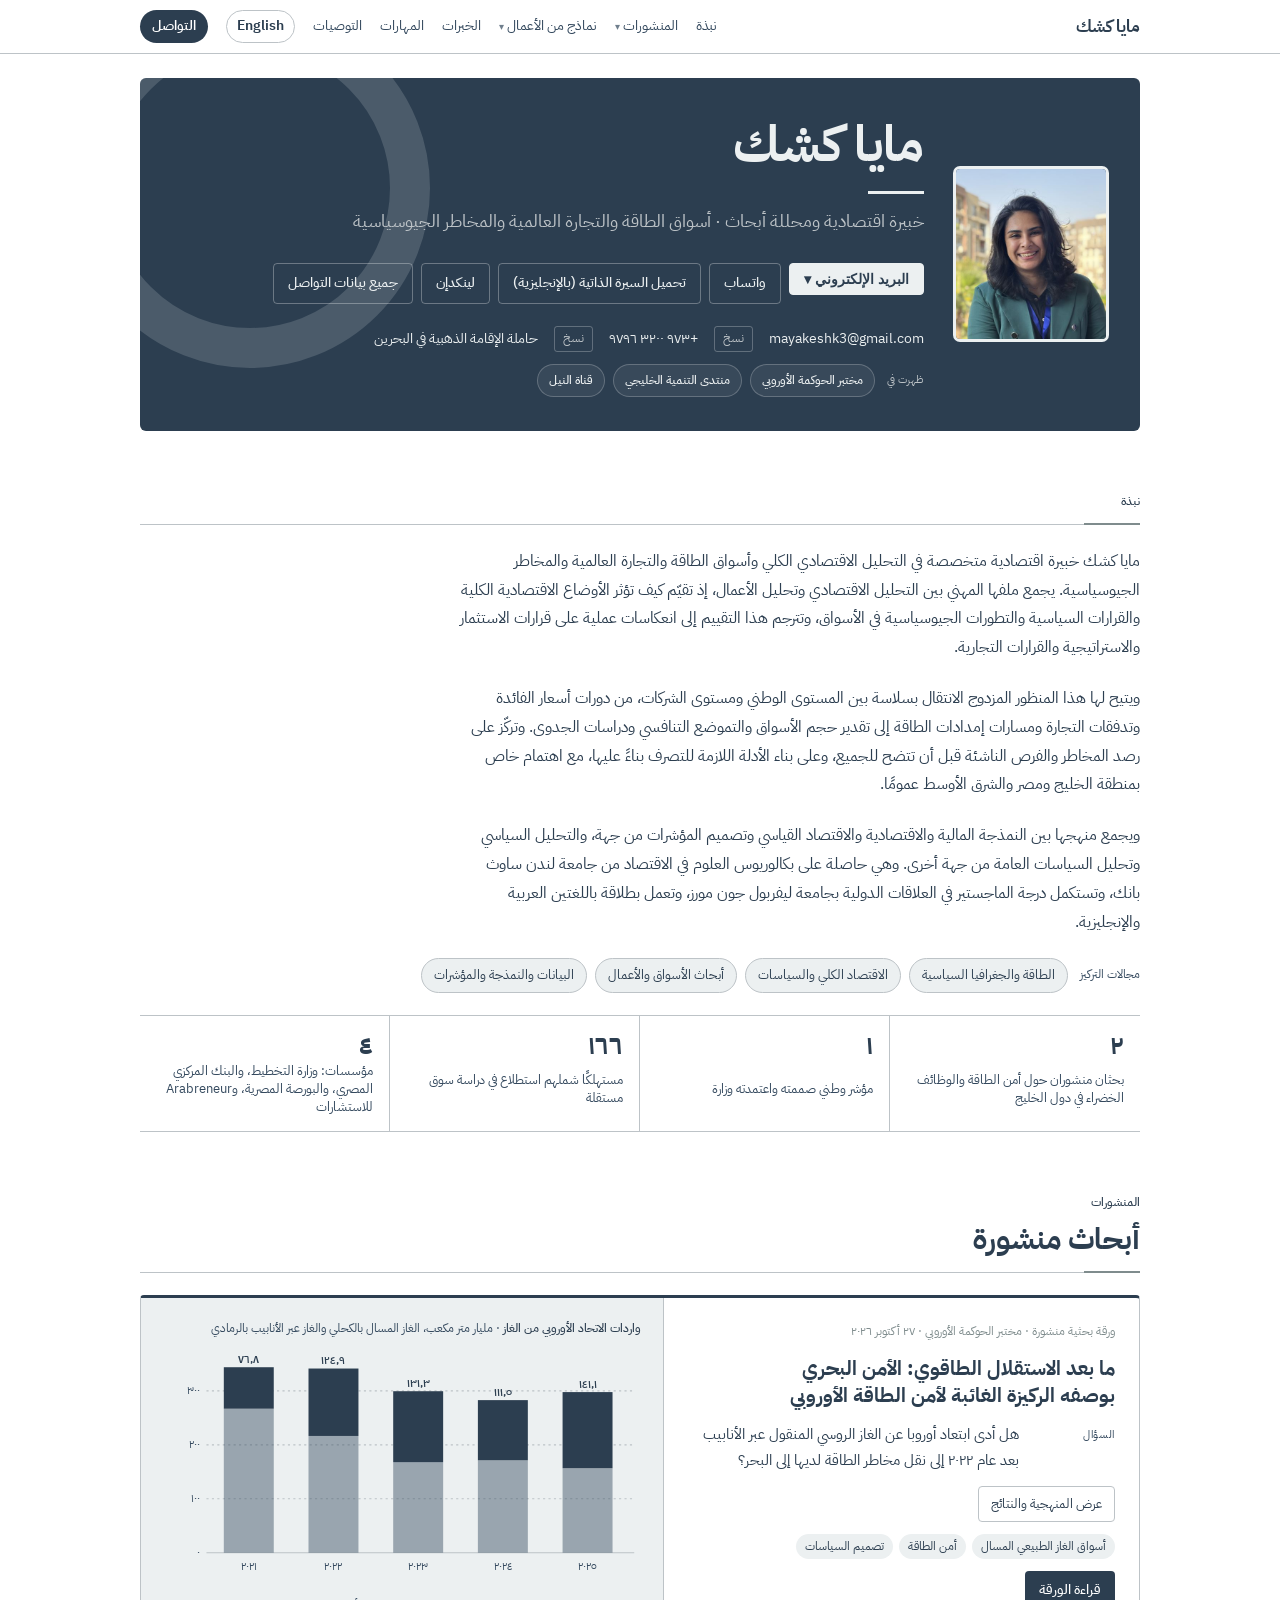
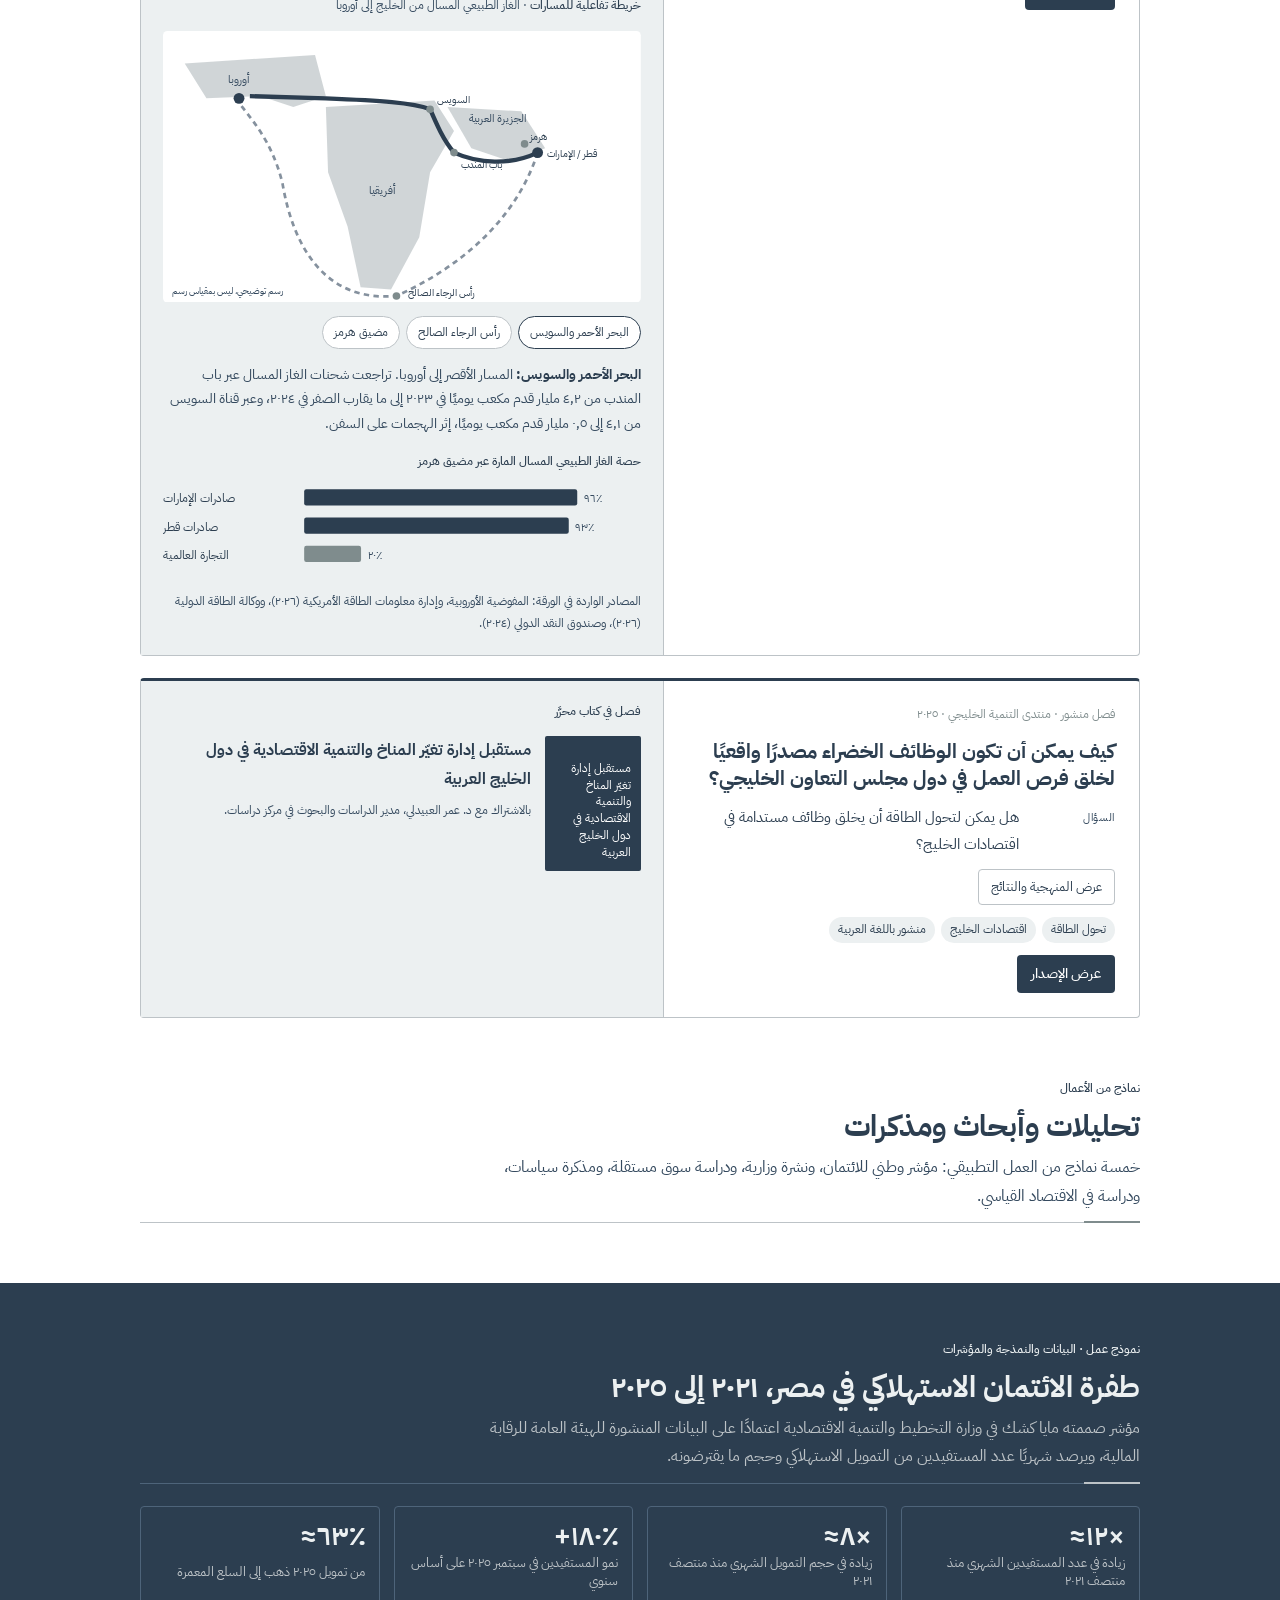
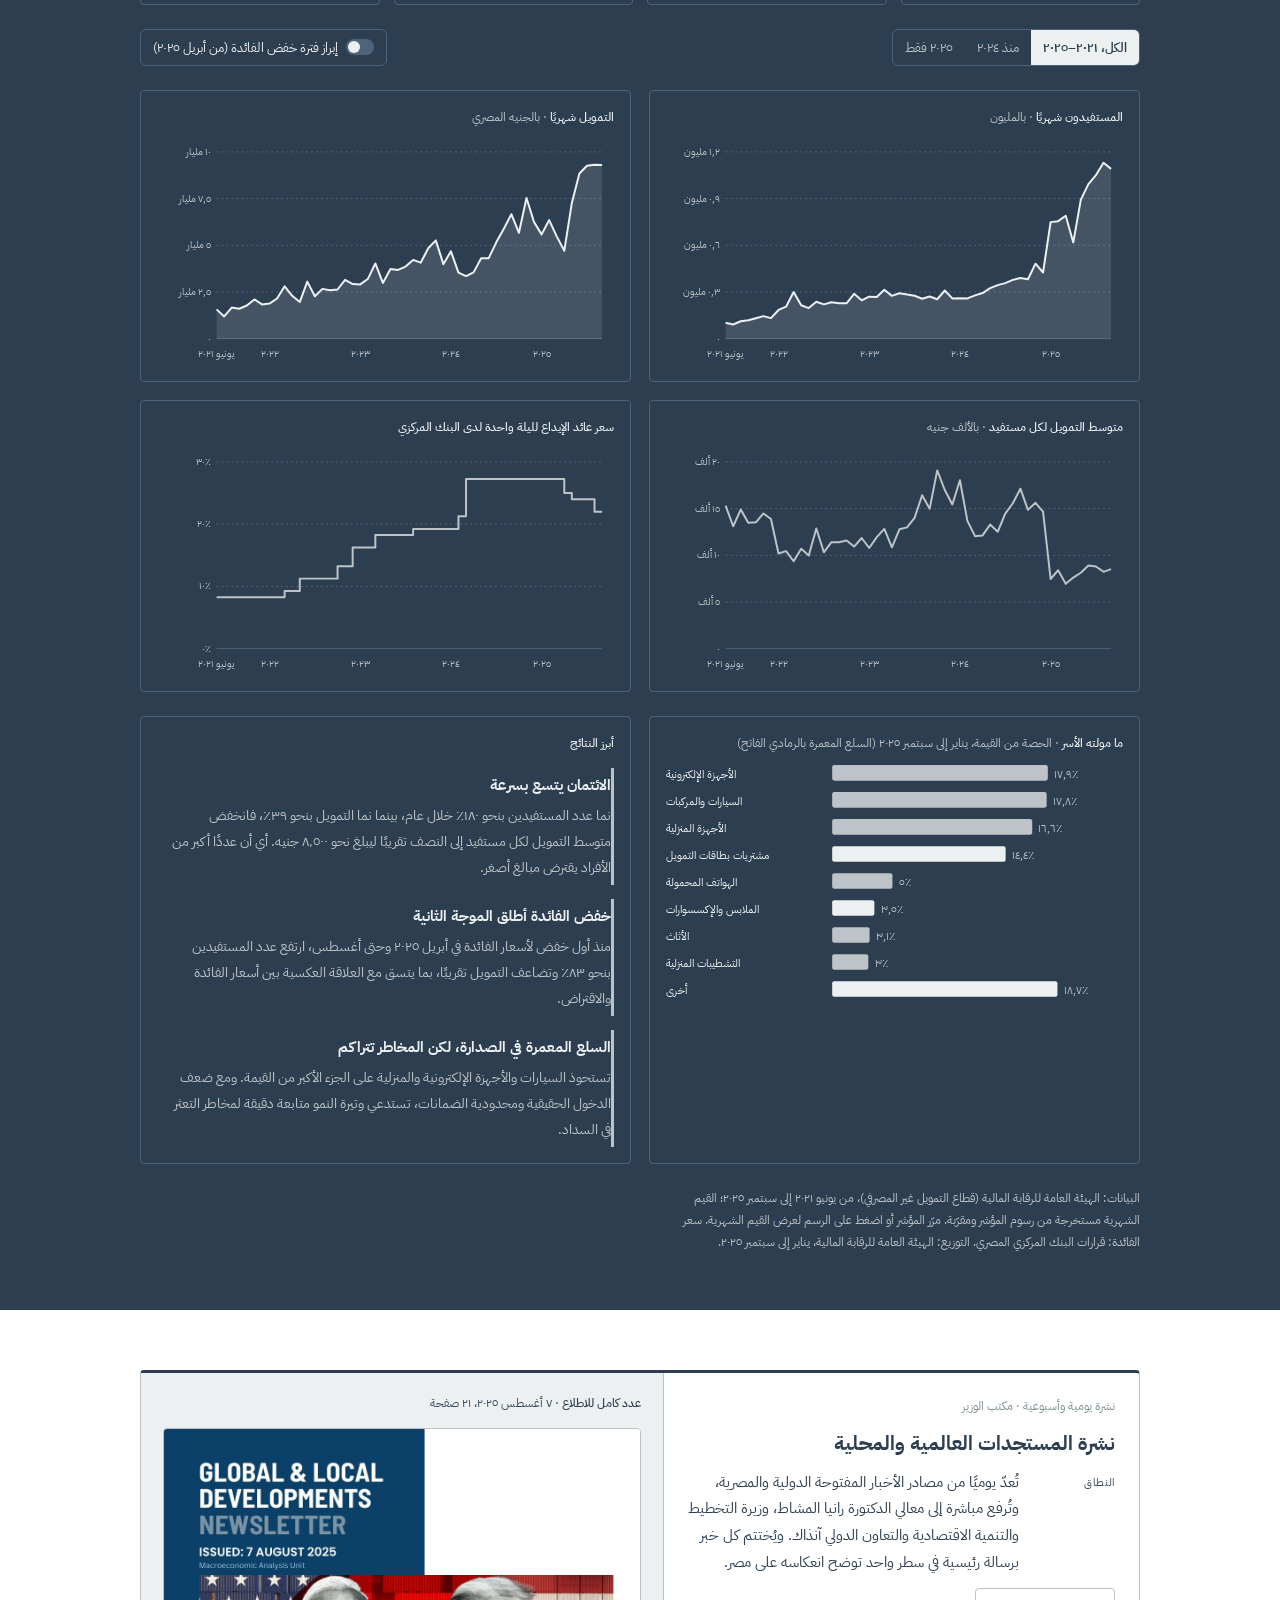
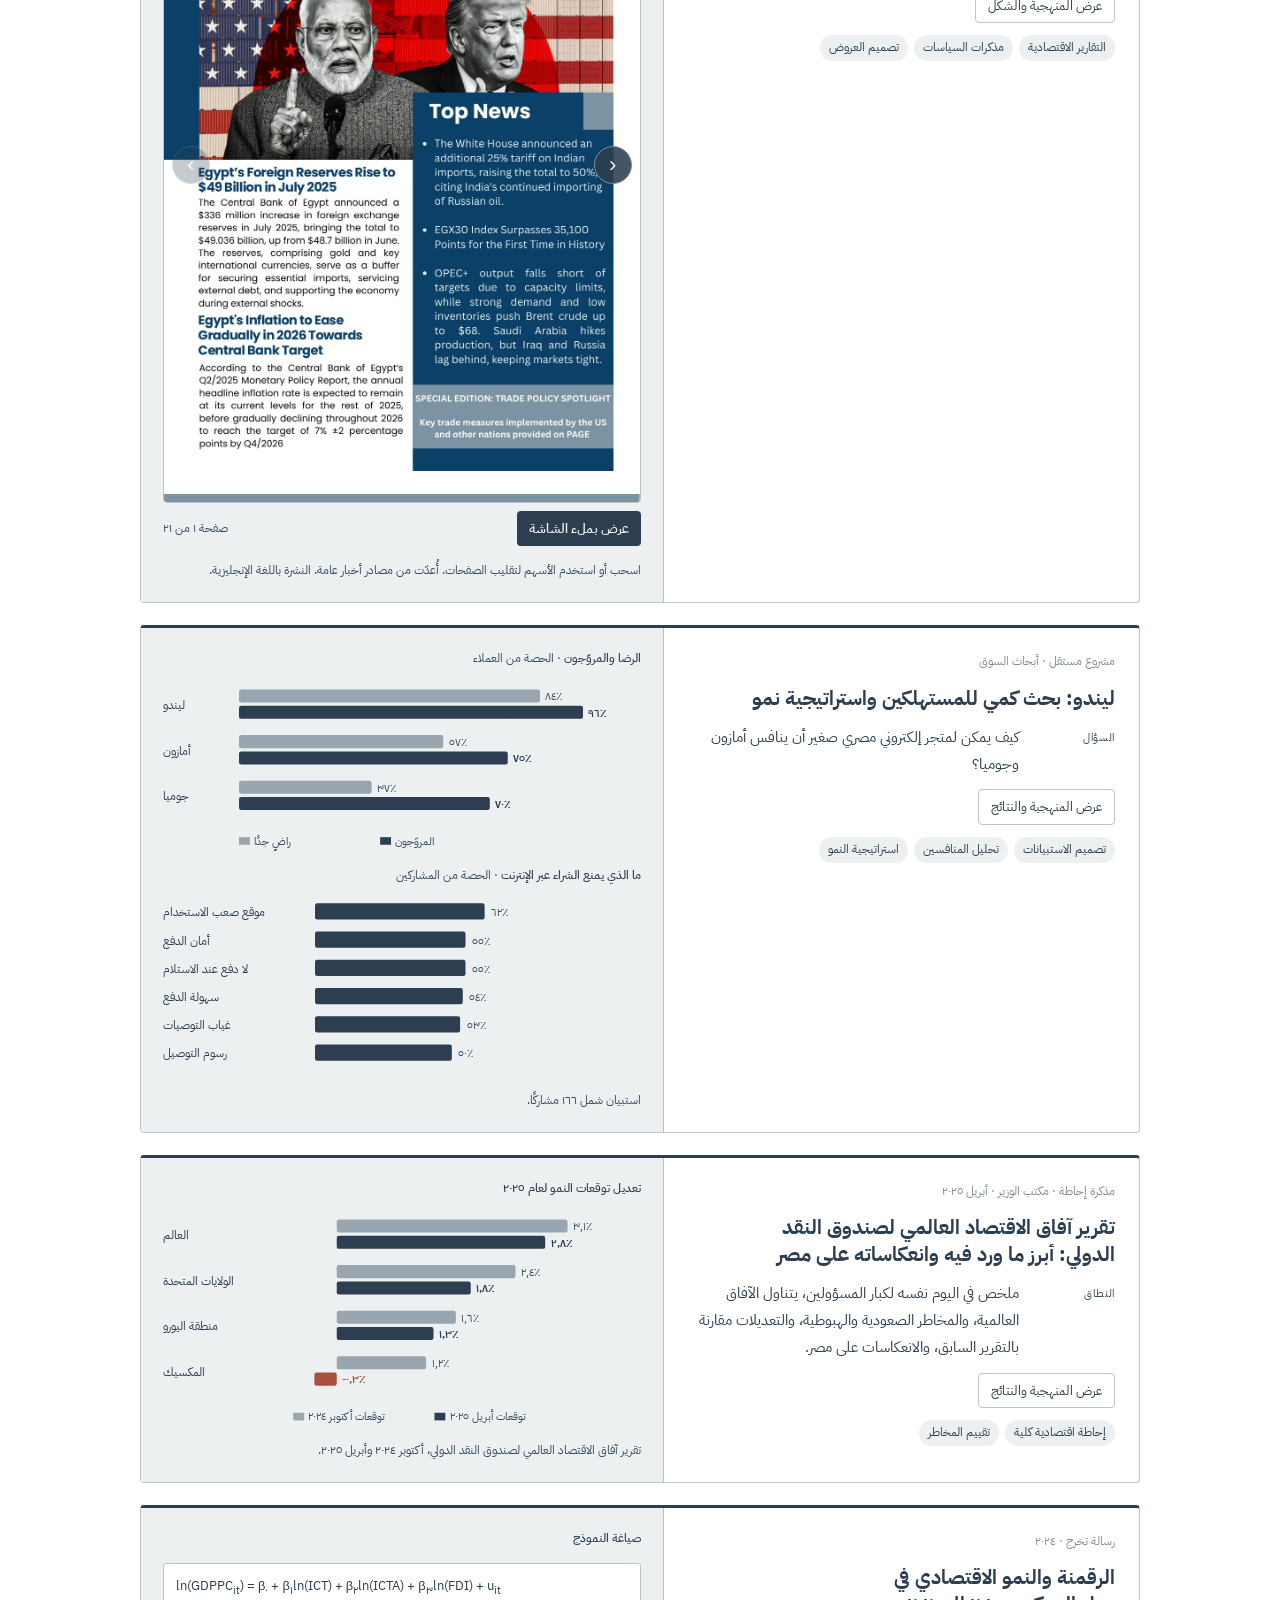
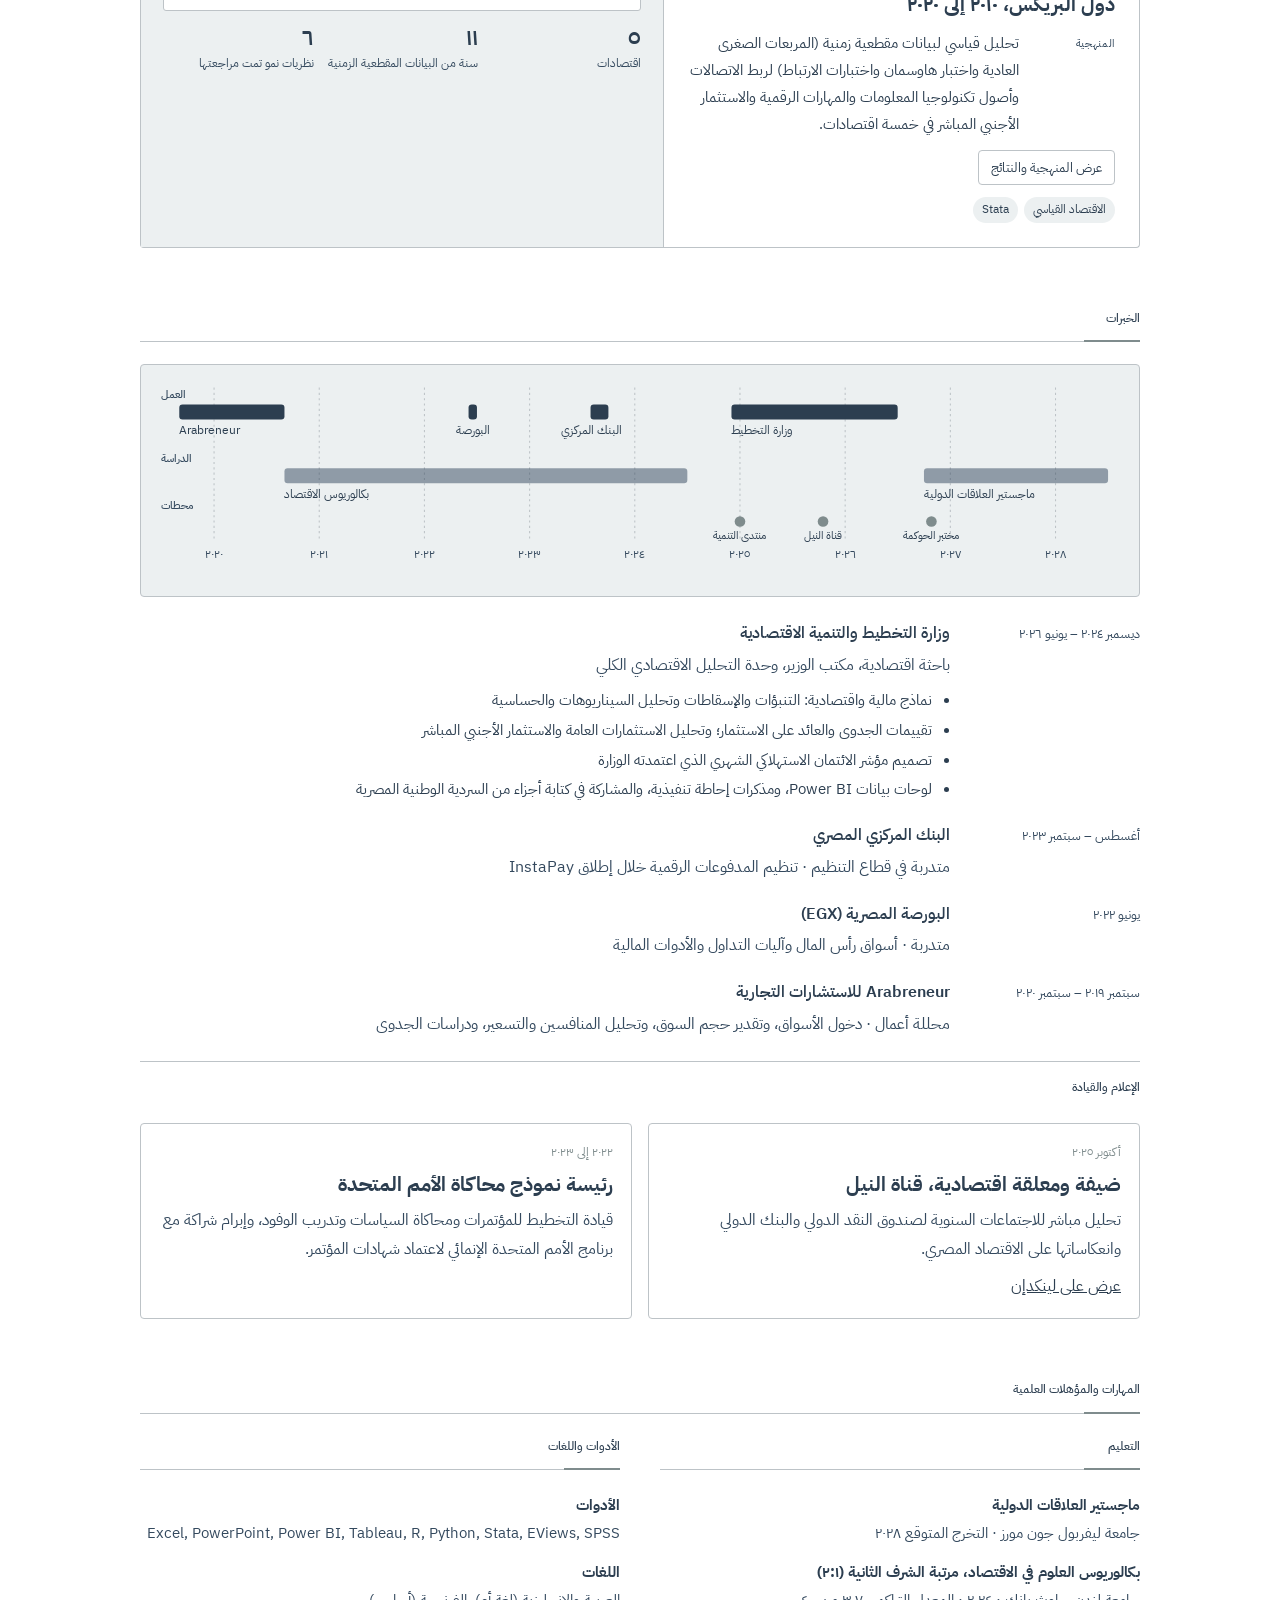
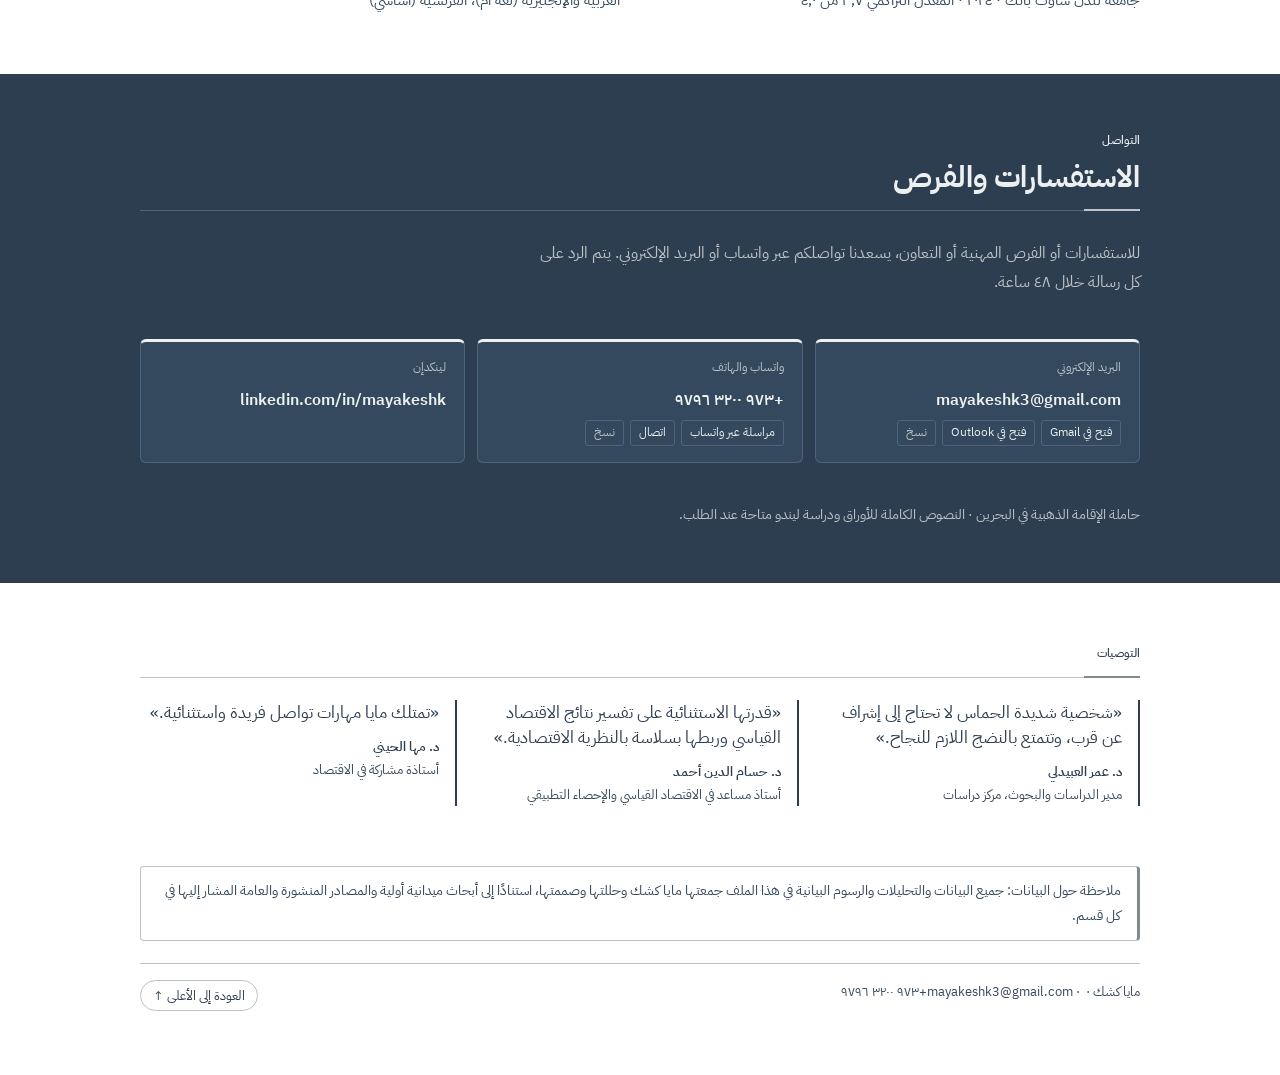
==== ar.html @ 66f248de "Add portfolio website: English and Arabic pages, CV, newsletter pages Co-Authored-By: Claude Opus 5." ====
<!doctype html>
<html lang="ar" dir="rtl">
<head>
<meta charset="utf-8">
<meta name="viewport" content="width=device-width, initial-scale=1, viewport-fit=cover">
<title>مايا كشك | خبيرة اقتصادية ومحللة أبحاث</title>
<meta name="description" content="مايا كشك، خبيرة اقتصادية ومحللة أبحاث متخصصة في التحليل الاقتصادي الكلي وأسواق الطاقة والتجارة العالمية والمخاطر الجيوسياسية.">
<link rel="alternate" hreflang="en" href="index.html">
<link rel="icon" href="data:image/svg+xml,%3Csvg xmlns='http://www.w3.org/2000/svg' viewBox='0 0 64 64'%3E%3Crect width='64' height='64' rx='12' fill='%230F1E2E'/%3E%3Ctext x='32' y='42' font-family='Georgia,serif' font-size='28' font-weight='700' fill='%234CC3C9' text-anchor='middle'%3EMK%3C/text%3E%3C/svg%3E">
<link rel="preconnect" href="https://fonts.googleapis.com"><link rel="preconnect" href="https://fonts.gstatic.com" crossorigin>
<link rel="stylesheet" href="https://fonts.googleapis.com/css2?family=IBM+Plex+Sans+Arabic:wght@400;500;600;700&family=IBM+Plex+Mono:wght@400;500&family=Public+Sans:wght@400;500;600&display=swap">
<style>
/* Layout: a research portfolio. Navy header, sticky nav, about, publications, work samples
   (credit index band, then case studies), experience, skills, contact and references. */
:root{
  --bg:#FFFFFF; --paper:#ECF0F1; --ink:#2C3E50; --muted:#34495E; --line:#BDC3C7;
  --teal:#2C3E50; --tealsoft:#ECF0F1; --gold:#7F8C8D; --goldsoft:#ECF0F1; --neg:#A9503F;
  --hero:#2C3E50; --heroink:#ECF0F1; --herosub:#BDC3C7; --herogold:#ECF0F1;
  --display:"Newsreader", Georgia, "Times New Roman", serif;
  --body:"Public Sans", "Helvetica Neue", Arial, sans-serif;
  --mono:"IBM Plex Mono", ui-monospace, Menlo, Consolas, monospace;
  color-scheme:light;
}
*{box-sizing:border-box}
html{scroll-behavior:smooth}
@media (prefers-reduced-motion:reduce){html{scroll-behavior:auto}}
body{background:var(--bg);color:var(--ink);font-family:var(--body);font-size:16px;line-height:1.6;margin:0;
  padding-left:max(16px,env(safe-area-inset-left,0px));padding-right:max(16px,env(safe-area-inset-right,0px));padding-block:0 64px}
body::before{content:"";position:fixed;inset:0 0 auto;height:env(safe-area-inset-top,0px);z-index:10;background:var(--bg)}
.wrap{max-width:1000px;margin:0 auto;display:grid;gap:60px}
h1,h2,h3{margin:0;line-height:1.2;text-wrap:balance}
h1{font-family:var(--display);font-weight:600;font-size:clamp(2.2rem,5vw,3.1rem)}
h2{font-family:var(--display);font-weight:600;font-size:clamp(1.5rem,3vw,1.9rem)}
h3{font-family:var(--display);font-weight:600;font-size:1.25rem}
p{margin:0;max-width:68ch}
a{color:var(--teal)}
a:focus-visible,button:focus-visible{outline:2px solid var(--gold);outline-offset:3px}
.sec{display:grid;gap:22px;align-content:start;scroll-margin-top:70px}
.eyebrow{font-family:var(--mono);font-size:.74rem;font-weight:500;letter-spacing:.14em;text-transform:uppercase;color:var(--teal)}
.sechead{display:grid;gap:6px;padding-bottom:12px;border-bottom:1px solid var(--line);position:relative}
.sechead::after{content:"";position:absolute;left:0;bottom:-1px;width:56px;height:2px;background:var(--gold)}
.lede{color:var(--muted)}
.muted{color:var(--muted)} .small{font-size:.86rem}
svg text{font-family:var(--mono)}

/* nav */
nav.top{position:sticky;top:env(safe-area-inset-top,0px);z-index:9;background:var(--bg);border-bottom:1px solid var(--line);margin:0 calc(-1 * max(16px,env(safe-area-inset-left,0px)));padding:10px max(16px,env(safe-area-inset-left,0px))}
nav.top .in{max-width:1000px;margin:0 auto;display:flex;gap:4px 18px;flex-wrap:wrap;align-items:center;font-size:.86rem}
nav.top .brand{font-family:var(--display);font-weight:700;font-size:1.05rem;margin-right:auto;background:none;border:0;padding:0;color:var(--ink);cursor:pointer}
nav.top .brand:hover{color:var(--teal)}
nav.top a{color:var(--muted);text-decoration:none} nav.top a:hover{color:var(--teal)}

/* hero */
header.hero{display:grid;grid-template-columns:150px minmax(0,1fr);gap:32px;align-items:center;background:var(--hero);color:var(--heroink);padding:34px;border-radius:6px;position:relative;overflow:hidden;margin-top:24px}
header.hero::after{content:"";position:absolute;right:-70px;top:-70px;width:280px;height:280px;border-radius:50%;border:40px solid var(--herogold);opacity:.16;pointer-events:none}
header.hero img{width:150px;height:170px;object-fit:cover;border-radius:4px;display:block;box-shadow:0 0 0 3px var(--herogold)}
.hgroup{display:grid;gap:12px;min-width:0;position:relative;z-index:1}
.goldline{width:56px;height:3px;background:var(--herogold)}
.role{font-size:1.1rem;color:var(--herosub)}
.contact{display:flex;flex-wrap:wrap;gap:6px 16px;font-size:.9rem;align-items:center}
header.hero a{color:var(--herogold)}
.copy{font:inherit;font-size:.75rem;border:1px solid rgba(255,255,255,.25);background:transparent;color:var(--herosub);padding:1px 8px;border-radius:3px;cursor:pointer}
.copy:hover{color:var(--heroink);border-color:var(--herogold)}
.featured{font-family:var(--mono);font-size:.74rem;color:var(--herosub);letter-spacing:.04em}
.featured b{color:var(--heroink);font-weight:500}

.facts{display:grid;grid-template-columns:repeat(4,minmax(0,1fr));border-top:1px solid var(--line);border-bottom:1px solid var(--line)}
.fact{padding:14px 16px 14px 0;display:grid;gap:2px}
.fact+.fact{padding-left:16px;border-left:1px solid var(--line)}
.fact b{color:var(--teal);font-family:var(--display);font-size:1.7rem;font-weight:600;line-height:1.1;font-variant-numeric:tabular-nums}
.fact span{font-size:.82rem;color:var(--muted);line-height:1.4}

/* practice areas */
.areas{display:grid;grid-template-columns:repeat(4,minmax(0,1fr));gap:16px}
.area{border:1px solid var(--line);border-top:3px solid var(--teal);border-radius:4px;padding:18px;display:grid;gap:10px;align-content:start;background:var(--bg)}
.area:nth-child(2){border-top-color:var(--gold)} .area:nth-child(4){border-top-color:var(--gold)}
.area .k{font-family:var(--mono);font-size:.7rem;color:var(--muted);letter-spacing:.08em}
.area p{font-size:.92rem;color:var(--muted)}
.area ul{margin:0;padding:0;list-style:none;display:grid;gap:4px;font-size:.88rem}
.area li::before{content:"→ ";color:var(--gold)}

/* flagship */
.flag{background:var(--paper);border:1px solid var(--line);border-radius:6px;padding:28px;display:grid;gap:24px}
.kpis{display:grid;grid-template-columns:repeat(4,minmax(0,1fr));gap:14px}
.kpi{background:var(--bg);border:1px solid var(--line);border-radius:4px;padding:14px;display:grid;gap:2px}
.kpi b{font-family:var(--display);font-size:1.75rem;font-weight:600;line-height:1.1;color:var(--teal)}
.kpi span{font-size:.8rem;color:var(--muted);line-height:1.4}
.grid2{display:grid;grid-template-columns:repeat(2,minmax(0,1fr));gap:18px}
.panel{background:var(--bg);border:1px solid var(--line);border-radius:4px;padding:16px;display:grid;gap:8px;min-width:0;align-content:start}
.vizt{font-family:var(--mono);font-size:.74rem;color:var(--muted)}
.vizt b{color:var(--ink);font-weight:500}
.find{display:grid;grid-template-columns:repeat(2,minmax(0,1fr));gap:14px}
.find div{border-left:3px solid var(--gold);padding:4px 0 4px 14px;display:grid;gap:4px}
.find b{font-size:.95rem}
.find span{font-size:.9rem;color:var(--muted)}
.src{font-size:.76rem;color:var(--muted)}


/* data screens: charts always sit on graphite */
.flag{--bg:#2C3E50;--paper:#34495E;--ink:#ECF0F1;--muted:#BDC3C7;--line:#4E647A;--teal:#ECF0F1;--tealsoft:#3E556B;--gold:#BDC3C7;--goldsoft:#3E556B;--neg:#E8A08F;background:var(--paper);color:var(--ink)}
.card-viz{background:var(--paper);color:var(--ink)}
.flag .panel{background:var(--bg)}
/* chips + cards */
.chips{display:flex;flex-wrap:wrap;gap:8px}
.chip{font:inherit;font-size:.82rem;border:1px solid var(--line);background:var(--bg);color:var(--ink);padding:5px 14px;border-radius:99px;cursor:pointer}
.chip[aria-pressed="true"]{background:var(--teal);border-color:var(--teal);color:var(--bg)}
.cards{display:grid;gap:22px}
.card{border:1px solid var(--line);border-top:3px solid var(--teal);border-radius:4px;display:grid;grid-template-columns:minmax(0,1fr) minmax(0,1.1fr)}
.card-text{padding:24px;display:grid;gap:12px;align-content:start;min-width:0}
.card-viz{padding:20px 22px;background:var(--paper);border-left:1px solid var(--line);display:grid;gap:14px;align-content:start;min-width:0}
.kind{font-family:var(--mono);font-size:.72rem;letter-spacing:.06em;color:var(--gold);text-transform:uppercase}
dl.qa{display:grid;grid-template-columns:84px minmax(0,1fr);gap:6px 12px;margin:0;font-size:.93rem}
dl.qa dt{font-family:var(--mono);font-size:.7rem;letter-spacing:.06em;text-transform:uppercase;color:var(--muted);padding-top:4px}
dl.qa dd{margin:0}
.tags{display:flex;flex-wrap:wrap;gap:6px}
.tag{font-size:.75rem;background:var(--tealsoft);color:var(--teal);padding:2px 9px;border-radius:99px}
.btn{justify-self:start;display:inline-block;font-size:.86rem;font-weight:500;text-decoration:none;color:var(--bg);background:var(--teal);padding:7px 14px;border-radius:4px}
.btn:hover{opacity:.9}
.nums{display:grid;grid-template-columns:repeat(3,minmax(0,1fr));gap:12px}
.nums div{display:grid;gap:2px} .nums b{color:var(--teal);font-family:var(--display);font-size:1.45rem;font-weight:600;line-height:1.1} .nums span{font-size:.78rem;color:var(--muted)}
.book{display:grid;grid-template-columns:96px minmax(0,1fr);gap:14px;align-items:start}
.cover{aspect-ratio:3/4.2;background:var(--teal);color:var(--bg);padding:10px;display:flex;align-items:flex-end;font-size:.78rem;line-height:1.35;border-radius:2px}
.eq{font-family:var(--mono);font-size:.8rem;background:var(--bg);border:1px solid var(--line);padding:10px 12px;overflow-x:auto;white-space:nowrap;border-radius:3px}

/* media */
.media{display:grid;grid-template-columns:repeat(2,minmax(0,1fr));gap:16px}
.mitem{border:1px solid var(--line);border-radius:4px;padding:18px;display:grid;gap:8px;align-content:start}
.mitem .when{font-family:var(--mono);font-size:.74rem;color:var(--gold)}

/* timeline + jobs */
.tl{overflow-x:auto;border:1px solid var(--line);border-radius:4px;padding:14px;background:var(--paper)}
.tl svg{min-width:640px}
.xp{display:grid;gap:18px}
.job{display:grid;grid-template-columns:170px minmax(0,1fr);gap:20px}
.job .when{font-family:var(--mono);font-size:.8rem;color:var(--muted);padding-top:3px}
.job .what{display:grid;gap:3px} .job .org{font-weight:600}
.job ul{margin:4px 0 0;padding-left:18px;display:grid;gap:3px;font-size:.93rem}

/* skills */
.tablewrap{overflow-x:auto;border:1px solid var(--line);border-radius:4px}
table.matrix{border-collapse:collapse;width:100%;min-width:640px;font-size:.88rem}
.matrix th,.matrix td{padding:9px 12px;border-bottom:1px solid var(--line);text-align:center}
.matrix thead th{font-family:var(--mono);font-size:.7rem;letter-spacing:.06em;text-transform:uppercase;color:var(--muted);font-weight:500;background:var(--paper)}
.matrix tbody th{text-align:left;font-weight:500}
.matrix tr:last-child th,.matrix tr:last-child td{border-bottom:0}
.dot{display:inline-block;width:11px;height:11px;border-radius:50%;background:var(--teal)}
.two{display:grid;grid-template-columns:repeat(2,minmax(0,1fr));gap:40px}
.list{display:grid;gap:12px}
.list div{display:grid;gap:2px} .list b{font-size:.92rem} .list span{font-size:.92rem;color:var(--muted)}

.quotes{display:grid;grid-template-columns:repeat(3,minmax(0,1fr));gap:24px}
blockquote{margin:0;display:grid;gap:10px;align-content:start;border-left:2px solid var(--teal);padding-left:16px}
blockquote p{font-family:var(--display);font-size:1.08rem;line-height:1.45}
blockquote footer{font-size:.8rem;color:var(--muted)} blockquote footer b{color:var(--ink);font-weight:600}
.note{border:1px solid var(--line);border-left:3px solid var(--gold);padding:12px 16px;border-radius:4px;font-size:.86rem;color:var(--muted);max-width:none}
.foot{font-size:.8rem;color:var(--muted);border-top:1px solid var(--line);padding-top:16px;display:flex;flex-wrap:wrap;gap:8px 20px;justify-content:space-between}

@media (max-width:860px){
  .areas{grid-template-columns:repeat(2,minmax(0,1fr))}
  .kpis{grid-template-columns:repeat(2,minmax(0,1fr))}
  .grid2,.find,.media,.quotes,.two{grid-template-columns:1fr}
  .card{grid-template-columns:1fr} .card-viz{border-left:0;border-top:1px solid var(--line)}
  .facts{grid-template-columns:repeat(2,minmax(0,1fr))}
  .fact:nth-child(3){border-left:0;padding-left:0} .fact:nth-child(n+3){border-top:1px solid var(--line)}
}
@media (max-width:540px){
  header.hero{grid-template-columns:1fr;gap:18px;padding:22px} header.hero img{width:120px;height:136px}
  .areas{grid-template-columns:1fr}
  .flag{padding:18px}
  .job{grid-template-columns:1fr;gap:4px}
  dl.qa{grid-template-columns:1fr;gap:0} dl.qa dd{margin-bottom:8px}
  .nums{grid-template-columns:repeat(2,minmax(0,1fr))}
  nav.top .in a.opt{display:none}
}

/* ===== v6 interactive layer ===== */
.badges{display:flex;flex-wrap:wrap;gap:8px;align-items:center}
.badges .lbl{font-family:var(--mono);font-size:.7rem;letter-spacing:.08em;text-transform:uppercase;color:var(--herosub);margin-right:4px}
.badge{font-size:.78rem;font-weight:500;color:var(--heroink);border:1px solid rgba(255,255,255,.22);background:rgba(255,255,255,.06);padding:4px 11px;border-radius:99px}
html,body{overflow-x:clip}
.band{background:#2C3E50;margin-left:calc(50% - 50vw);margin-right:calc(50% - 50vw);padding:56px max(16px,env(safe-area-inset-left,0px));
  --bg:#2C3E50;--paper:#34495E;--ink:#ECF0F1;--muted:#BDC3C7;--line:#4E647A;--teal:#ECF0F1;--tealsoft:#3E556B;--gold:#BDC3C7;--goldsoft:#3E556B;--neg:#E8A08F;color:var(--ink)}
.band>.in{max-width:1000px;margin:0 auto;display:grid;gap:22px}
.band .flag{border:0;padding:0;background:transparent}
.ctrl{display:flex;flex-wrap:wrap;gap:8px 18px;align-items:center;justify-content:space-between}
.seg{display:inline-flex;border:1px solid var(--line);border-radius:6px;overflow:hidden}
.seg button{font:inherit;font-size:.8rem;background:transparent;color:var(--muted);border:0;padding:6px 12px;cursor:pointer}
.seg button[aria-pressed="true"]{background:var(--teal);color:#2C3E50;font-weight:600}
.tog{font:inherit;font-size:.8rem;display:inline-flex;align-items:center;gap:8px;background:transparent;color:var(--ink);border:1px solid var(--line);border-radius:6px;padding:6px 12px;cursor:pointer}
.tog .sw{width:28px;height:16px;border-radius:99px;background:var(--line);position:relative;transition:background .2s}
.tog .sw::after{content:"";position:absolute;top:2px;left:2px;width:12px;height:12px;border-radius:50%;background:var(--ink);transition:left .2s}
.tog[aria-pressed="true"] .sw{background:var(--teal)} .tog[aria-pressed="true"] .sw::after{left:14px}
.lc{position:relative}
.lc svg{display:block;width:100%;height:auto;touch-action:pan-y}
.tip{position:absolute;pointer-events:none;background:#2C3E50;color:#ECF0F1;border:1px solid #7F8C8D;border-radius:4px;padding:6px 9px;font-family:var(--mono);font-size:.72rem;line-height:1.4;white-space:nowrap;transform:translate(-50%,-110%);opacity:0;transition:opacity .12s}
.tip.on{opacity:1}
.tip b{color:var(--teal);font-weight:500}
.draw{stroke-dasharray:var(--len);stroke-dashoffset:0}
.card .more{display:grid;gap:6px 12px;grid-template-columns:84px minmax(0,1fr);font-size:.93rem;margin:0}
.card .more[hidden]{display:none}
.morebtn{justify-self:start;font:inherit;font-size:.82rem;background:transparent;color:var(--teal);border:1px solid var(--line);border-radius:4px;padding:5px 12px;cursor:pointer}
.morebtn:hover{border-color:var(--teal)}
.area{transition:transform .2s,box-shadow .2s}
.area:hover{transform:translateY(-3px);box-shadow:0 8px 20px rgba(44,62,80,.12)}
.map{position:relative}
.map svg{display:block;width:100%;height:auto}
.routes{display:flex;flex-wrap:wrap;gap:6px}
.routes button{font:inherit;font-size:.78rem;background:var(--bg);color:var(--ink);border:1px solid var(--line);border-radius:99px;padding:4px 11px;cursor:pointer}
.routes button[aria-pressed="true"]{border-color:var(--teal);color:var(--teal)}
.routeinfo{font-size:.86rem;color:var(--muted);min-height:2.6em}
.routeinfo b{color:var(--ink)}
.reveal{transition:opacity .6s ease,transform .6s ease}
.reveal.pre{opacity:0;transform:translateY(14px)}
@media (prefers-reduced-motion:reduce){.reveal,.reveal.pre{opacity:1;transform:none;transition:none}.area:hover{transform:none}}

.actions{display:flex;flex-wrap:wrap;gap:8px;margin:14px 0 10px}
.hbtn{font-size:.86rem;font-weight:500;text-decoration:none;color:var(--heroink);border:1px solid rgba(255,255,255,.3);padding:7px 14px;border-radius:4px}
.hbtn:hover{border-color:var(--herogold)}
.hbtn.pri{background:var(--herogold);border-color:var(--herogold);color:#2C3E50;font-weight:600}
.hbtn.pri:hover{opacity:.9}
nav.top a.navcta{background:var(--teal);color:var(--bg);padding:4px 12px;border-radius:99px;font-weight:600}
nav.top a.navcta:hover{color:var(--bg);opacity:.9}
#contact .lead{color:var(--muted);max-width:60ch;margin:6px 0 20px}
.cgrid{display:grid;grid-template-columns:repeat(auto-fit,minmax(min(100%,220px),1fr));gap:12px}
.ccard{background:var(--paper);border:1px solid var(--line);border-top:3px solid var(--teal);border-radius:6px;padding:16px 18px;display:flex;flex-direction:column;gap:6px;align-items:flex-start;min-width:0}
.clbl{font-family:var(--mono);font-size:.72rem;letter-spacing:.08em;text-transform:uppercase;color:var(--muted)}
.cval{font-size:1.02rem;font-weight:600;color:var(--ink);text-decoration:none;overflow-wrap:anywhere}
.cval:hover{color:var(--teal)}
.ccard .copy{color:var(--muted);border-color:var(--line)}
.ccard .copy:hover{color:var(--ink);border-color:var(--teal)}
#contact>.in{width:100%;max-width:1000px;margin:0 auto}
.cfoot{margin-top:18px;font-size:.86rem;color:var(--muted)}
.foot a{color:var(--muted)}
.totop{font:inherit;font-size:.8rem;color:var(--teal);background:none;border:1px solid var(--line);border-radius:99px;padding:3px 12px;cursor:pointer}
.totop:hover{border-color:var(--teal)}

.cbtns{display:flex;flex-wrap:wrap;gap:6px;align-items:center}
.mini{font-size:.75rem;color:var(--teal);text-decoration:none;border:1px solid var(--line);border-radius:3px;padding:1px 8px}
.mini:hover{border-color:var(--teal)}
.toast{position:fixed;left:50%;bottom:20px;transform:translateX(-50%) translateY(20px);background:#2C3E50;color:#ECF0F1;border:1px solid #7F8C8D;border-radius:6px;padding:9px 14px;font-size:.86rem;opacity:0;pointer-events:none;transition:opacity .2s,transform .2s;z-index:20;max-width:calc(100vw - 32px)}
.toast.on{opacity:1;transform:translateX(-50%) translateY(0)}

.emenu{position:relative}
.eopts{position:absolute;top:calc(100% + 6px);left:0;z-index:15;min-width:210px;background:#2C3E50;border:1px solid #7F8C8D;border-radius:6px;padding:6px;display:grid;box-shadow:0 10px 28px rgba(0,0,0,.35)}
.eopts[hidden]{display:none}
.eopts a,.eopts button{font:inherit;font-size:.88rem;text-align:left;color:#ECF0F1;text-decoration:none;background:none;border:0;padding:9px 10px;border-radius:4px;cursor:pointer}
.eopts a:hover,.eopts button:hover{background:#34495E;color:#FFFFFF}

.focus{display:flex;flex-wrap:wrap;gap:8px;align-items:center}
.focus .lbl{font-family:var(--mono);font-size:.72rem;letter-spacing:.1em;text-transform:uppercase;color:var(--muted);margin-right:4px}
.ftag{font-size:.84rem;background:var(--paper);border:1px solid var(--line);color:var(--ink);padding:4px 12px;border-radius:99px}
.sub{padding-top:10px;border-top:1px solid var(--line)}
.fab{position:fixed;right:max(16px,env(safe-area-inset-right,0px));bottom:max(18px,env(safe-area-inset-bottom,0px));z-index:12;font:inherit;font-size:.84rem;font-weight:600;background:#2C3E50;color:#ECF0F1;border:1px solid #7F8C8D;border-radius:99px;padding:9px 16px;cursor:pointer;box-shadow:0 6px 18px rgba(44,62,80,.25);opacity:0;transform:translateY(12px);pointer-events:none;transition:opacity .2s,transform .2s}
.fab.on{opacity:1;transform:none;pointer-events:auto}
.fab:hover{background:#34495E}
@media (prefers-reduced-motion:reduce){.fab{transition:none}}

.pages{display:grid;grid-template-columns:1fr 1fr;gap:10px}
.pages img{width:100%;height:auto;display:block;border:1px solid var(--line);border-radius:3px;box-shadow:0 4px 14px rgba(44,62,80,.14);background:#fff}

.gal{display:grid;gap:8px}
.gview{position:relative;background:#fff;border:1px solid var(--line);border-radius:4px;display:grid;place-items:center;overflow:hidden;touch-action:pan-y}
.gimg{width:100%;height:auto;display:block;cursor:zoom-in;user-select:none;-webkit-user-drag:none}
.gnav{position:absolute;top:50%;transform:translateY(-50%);width:38px;height:38px;border-radius:50%;border:1px solid #7F8C8D;background:rgba(44,62,80,.88);color:#ECF0F1;font-size:1.4rem;line-height:1;cursor:pointer;display:grid;place-items:center;z-index:2}
.gnav:hover{background:#2C3E50}
.gnav:disabled{opacity:.3;cursor:default}
.gprev,.lbprev{left:8px}.gnext,.lbnext{right:8px}
.gbar{display:flex;justify-content:space-between;align-items:center;gap:8px;flex-wrap:wrap}
.gcount{font-family:var(--mono);font-size:.78rem;color:var(--muted)}
.gfull{font:inherit;font-size:.82rem;font-weight:600;background:#2C3E50;color:#ECF0F1;border:0;border-radius:4px;padding:6px 12px;cursor:pointer}
.gfull:hover{background:#34495E}
.lb{position:fixed;inset:0;z-index:50;background:#1E2A36;display:grid;grid-template-rows:auto 1fr;touch-action:pan-y}
.lb[hidden]{display:none}
.lbtop{display:flex;justify-content:space-between;align-items:center;padding:max(10px,env(safe-area-inset-top,0px)) 16px 10px;color:#ECF0F1}
.lbcount{font-family:var(--mono);font-size:.82rem}
.lbclose{font:inherit;font-size:.86rem;font-weight:600;background:#ECF0F1;color:#2C3E50;border:0;border-radius:4px;padding:6px 12px;cursor:pointer}
.lbimg{max-width:calc(100vw - 32px);max-height:calc(100vh - 80px);max-height:calc(100dvh - 80px);width:auto;height:auto;margin:auto;display:block;background:#fff;user-select:none;-webkit-user-drag:none}
.lb .gnav{position:fixed}
[id]{scroll-margin-top:84px}

.dd{position:relative}
.dd .car{font-size:.7em;opacity:.7}
.ddm{position:absolute;top:100%;left:-12px;min-width:250px;padding:6px;margin-top:6px;background:#FFFFFF;border:1px solid var(--line);border-radius:6px;box-shadow:0 12px 28px rgba(44,62,80,.16);display:none;z-index:20}
.ddm::before{content:"";position:absolute;left:0;right:0;top:-10px;height:10px}
nav.top .ddm a{display:block;padding:8px 10px;border-radius:4px;color:var(--ink);font-size:.86rem;line-height:1.35}
nav.top .ddm a:hover,nav.top .ddm a:focus-visible{background:var(--paper);color:var(--ink)}
nav.top .ddm a.ddall{font-weight:600;border-bottom:1px solid var(--line);border-radius:4px 4px 0 0;margin-bottom:4px}
@media (hover:hover){.dd:hover .ddm{display:block}}
.dd:focus-within .ddm,.dd.open .ddm{display:block}
@media (max-width:620px){.ddm{position:fixed;left:16px;right:16px;top:auto;min-width:0}}

nav.top a.lang{font-weight:600;color:var(--ink);border:1px solid var(--line);border-radius:99px;padding:3px 10px}
nav.top a.lang:hover{border-color:var(--ink)}

/* Arabic version: right to left layout, Arabic typeface */
:root{--display:"IBM Plex Sans Arabic","Public Sans",Tahoma,Arial,sans-serif;--body:"IBM Plex Sans Arabic","Public Sans",Tahoma,Arial,sans-serif;--mono:"IBM Plex Sans Arabic",Tahoma,Arial,sans-serif}
body{line-height:1.8}
h1,h2,h3{font-weight:700;line-height:1.35}
.eyebrow,.kind,.vizt,.lbl,.clbl,.badges .lbl,.focus .lbl,.when,.gcount,.lbcount,.src{letter-spacing:0!important;text-transform:none!important}
svg,.gal,.lb,.eq,.tl{direction:ltr}
svg text{font-family:"IBM Plex Sans Arabic",Tahoma,Arial,sans-serif}
.kpi b,.fact b{direction:ltr;unicode-bidi:isolate;text-align:right}
.sechead::after{left:auto;right:0}
nav.top .brand{margin-right:0;margin-left:auto}
header.hero::after{right:auto;left:-70px}
.fact+.fact{padding-left:0;border-left:0;padding-right:16px;border-right:1px solid var(--line)}
.find div{border-left:0;border-right:3px solid var(--gold)}
.card-viz{border-left:0;border-right:1px solid var(--line)}
.job ul{padding-left:0;padding-right:18px}
blockquote{border-left:0;padding-left:0;border-right:2px solid var(--teal);padding-right:16px}
.note{border-left:1px solid var(--line);border-right:3px solid var(--gold)}
.badges .lbl,.focus .lbl{margin-right:0;margin-left:4px}
.eopts{left:auto;right:0}.eopts a,.eopts button{text-align:right}
.ddm{left:auto;right:-12px}
@media (max-width:620px){.ddm{right:16px;left:16px}}
.fab{right:auto;left:max(16px,env(safe-area-inset-left,0px))}
.ltr{direction:ltr;unicode-bidi:isolate}
</style>
</head>
<body>

<nav class="top" id="top" aria-label="الأقسام"><div class="in">
  <button type="button" class="brand" aria-label="العودة إلى أعلى الصفحة">مايا كشك</button>
  <a href="#about">نبذة</a><div class="dd"><a class="ddt" href="#publications" aria-haspopup="true" aria-expanded="false">المنشورات <span class="car" aria-hidden="true">▾</span></a><div class="ddm" role="menu"><a role="menuitem" href="#publications" class="ddall">جميع المنشورات</a><a role="menuitem" href="#egl">ما بعد الاستقلال الطاقوي · مختبر الحوكمة الأوروبي، ٢٠٢٦</a><a role="menuitem" href="#gdf">الوظائف الخضراء في دول الخليج · منتدى التنمية الخليجي، ٢٠٢٥</a></div></div><div class="dd"><a class="ddt" href="#work" aria-haspopup="true" aria-expanded="false">نماذج من الأعمال <span class="car" aria-hidden="true">▾</span></a><div class="ddm" role="menu"><a role="menuitem" href="#work" class="ddall">جميع نماذج الأعمال</a><a role="menuitem" href="#credit">مؤشر الائتمان الاستهلاكي</a><a role="menuitem" href="#newsletter">النشرة الوزارية</a><a role="menuitem" href="#lindo">دراسة المستهلكين لليندو</a><a role="menuitem" href="#imf">مذكرة آفاق صندوق النقد الدولي</a><a role="menuitem" href="#brics">دراسة قياسية لدول البريكس</a></div></div><a href="#experience">الخبرات</a><a class="opt" href="#skills">المهارات</a><a href="#references">التوصيات</a><a class="lang" href="index.html" lang="en" hreflang="en">English</a><a class="navcta" href="#contact">التواصل</a>
</div></nav>

<div class="wrap">

<header class="hero">
  <img src="[data-uri]" alt="مايا كشك">
  <div class="hgroup">
    <h1>مايا كشك</h1><span class="goldline" aria-hidden="true"></span>
    <p class="role">خبيرة اقتصادية ومحللة أبحاث · أسواق الطاقة والتجارة العالمية والمخاطر الجيوسياسية</p>
    <div class="actions">
      <div class="emenu"><button type="button" class="hbtn pri" id="ebtn" aria-expanded="false" aria-controls="eopts">البريد الإلكتروني ▾</button>
        <div class="eopts" id="eopts" hidden>
          <a href="https://mail.google.com/mail/?view=cm&amp;fs=1&amp;to=mayakeshk3@gmail.com&amp;su=Enquiry%20via%20portfolio" target="_blank" rel="noopener">فتح في Gmail</a>
          <a href="https://outlook.office.com/mail/deeplink/compose?to=mayakeshk3@gmail.com&amp;subject=Enquiry%20via%20portfolio" target="_blank" rel="noopener">فتح في Outlook</a>
          <a href="mailto:mayakeshk3@gmail.com?subject=Enquiry%20via%20portfolio" target="_blank" rel="noopener">فتح في تطبيق البريد</a>
          <button type="button" class="ecopy">نسخ عنوان البريد الإلكتروني</button>
        </div></div>
      <a class="hbtn" href="https://wa.me/97332009796" target="_blank" rel="noopener">واتساب</a>
      <a class="hbtn" href="Maya_Keshk_Resume.pdf" download="Maya_Keshk_Resume.pdf" target="_blank" rel="noopener">تحميل السيرة الذاتية (بالإنجليزية)</a>
      <a class="hbtn" href="https://www.linkedin.com/in/mayakeshk" target="_blank" rel="noopener">لينكدإن</a>
      <a class="hbtn" href="#contact">جميع بيانات التواصل</a>
    </div>
    <div class="contact">
      <span>mayakeshk3@gmail.com</span><button class="copy" type="button" data-copy="mayakeshk3@gmail.com">نسخ</button>
      <span>+٩٧٣ ٣٢٠٠ ٩٧٩٦</span><button class="copy" type="button" data-copy="+973 3200 9796">نسخ</button>
      <span>حاملة الإقامة الذهبية في البحرين</span>
    </div>
    <div class="badges"><span class="lbl">ظهرت في</span><span class="badge">مختبر الحوكمة الأوروبي</span><span class="badge">منتدى التنمية الخليجي</span><span class="badge">قناة النيل</span></div>
  </div>
</header>

<section class="sec" id="about">
  <div class="sechead"><span class="eyebrow">نبذة</span></div>
  <p>مايا كشك خبيرة اقتصادية متخصصة في التحليل الاقتصادي الكلي وأسواق الطاقة والتجارة العالمية والمخاطر الجيوسياسية. يجمع ملفها المهني بين التحليل الاقتصادي وتحليل الأعمال، إذ تقيّم كيف تؤثر الأوضاع الاقتصادية الكلية والقرارات السياسية والتطورات الجيوسياسية في الأسواق، وتترجم هذا التقييم إلى انعكاسات عملية على قرارات الاستثمار والاستراتيجية والقرارات التجارية.</p>
  <p>ويتيح لها هذا المنظور المزدوج الانتقال بسلاسة بين المستوى الوطني ومستوى الشركات، من دورات أسعار الفائدة وتدفقات التجارة ومسارات إمدادات الطاقة إلى تقدير حجم الأسواق والتموضع التنافسي ودراسات الجدوى. وتركّز على رصد المخاطر والفرص الناشئة قبل أن تتضح للجميع، وعلى بناء الأدلة اللازمة للتصرف بناءً عليها، مع اهتمام خاص بمنطقة الخليج ومصر والشرق الأوسط عمومًا.</p>
  <p>ويجمع منهجها بين النمذجة المالية والاقتصادية والاقتصاد القياسي وتصميم المؤشرات من جهة، والتحليل السياسي وتحليل السياسات العامة من جهة أخرى. وهي حاصلة على بكالوريوس العلوم في الاقتصاد من جامعة لندن ساوث بانك، وتستكمل درجة الماجستير في العلاقات الدولية بجامعة ليفربول جون مورز، وتعمل بطلاقة باللغتين العربية والإنجليزية.</p>
  <div class="focus"><span class="lbl">مجالات التركيز</span><span class="ftag">الطاقة والجغرافيا السياسية</span><span class="ftag">الاقتصاد الكلي والسياسات</span><span class="ftag">أبحاث الأسواق والأعمال</span><span class="ftag">البيانات والنمذجة والمؤشرات</span></div>
  <div class="facts">
    <div class="fact"><b>٢</b><span>بحثان منشوران حول أمن الطاقة والوظائف الخضراء في دول الخليج</span></div>
    <div class="fact"><b>١</b><span>مؤشر وطني صممته واعتمدته وزارة</span></div>
    <div class="fact"><b>١٦٦</b><span>مستهلكًا شملهم استطلاع في دراسة سوق مستقلة</span></div>
    <div class="fact"><b>٤</b><span>مؤسسات: وزارة التخطيط، والبنك المركزي المصري، والبورصة المصرية، وArabreneur للاستشارات</span></div>
  </div>
</section>

<section class="sec" id="publications">
  <div class="sechead"><span class="eyebrow">المنشورات</span><h2>أبحاث منشورة</h2></div>
  <div class="cards">
    <article class="card reveal" id="egl" data-a="energy macro">
      <div class="card-text">
        <span class="kind">ورقة بحثية منشورة · مختبر الحوكمة الأوروبي · ٢٧ أكتوبر ٢٠٢٦</span>
        <h3>ما بعد الاستقلال الطاقوي: الأمن البحري بوصفه الركيزة الغائبة لأمن الطاقة الأوروبي</h3>
        <dl class="qa"><dt>السؤال</dt><dd>هل أدى ابتعاد أوروبا عن الغاز الروسي المنقول عبر الأنابيب بعد عام ٢٠٢٢ إلى نقل مخاطر الطاقة لديها إلى البحر؟</dd></dl><dl class="more" hidden><dt>المنهجية</dt><dd>مؤشرات كمية لواردات الغاز وتدفقات الغاز الطبيعي المسال، مع دراسات حالة لاضطرابات البحر الأحمر، وانسداد قناة السويس عام ٢٠٢١، وإغلاق مضيق هرمز عام ٢٠٢٦.</dd><dt>النتيجة</dt><dd>خفّض تنويع المصادر الاعتماد على مورد واحد، لكنه زاد التعرض لمخاطر نقاط الاختناق البحرية. وتوصي الورقة بتنسيق إدارة الأزمات، وتوسيع طاقة تخزين الغاز الطبيعي المسال ومحطات استقباله، وتنويع مسارات الشحن.</dd></dl><button class="morebtn" type="button" aria-expanded="false">عرض المنهجية والنتائج</button>
        <div class="tags"><span class="tag">أسواق الغاز الطبيعي المسال</span><span class="tag">أمن الطاقة</span><span class="tag">تصميم السياسات</span></div>
        <a class="btn" href="https://eugovlab.com/beyond-energy-independence-maritime-security-as-the-missing-pillar-of-european-energy-security/" target="_blank" rel="noopener">قراءة الورقة</a>
      </div>
      <div class="card-viz">
        <span class="vizt"><b>واردات الاتحاد الأوروبي من الغاز</b> · مليار متر مكعب، الغاز المسال بالكحلي والغاز عبر الأنابيب بالرمادي</span><svg viewBox="0 0 440 210" width="100%" role="img" aria-label="واردات الاتحاد الأوروبي من الغاز بالمليار متر مكعب: ارتفع الغاز المسال من 76.8 في 2021 إلى 141.1 في 2025، بينما انخفض الغاز عبر الأنابيب من 267 إلى 156.6"><line x1="40" x2="434" y1="184.0" y2="184.0" stroke="var(--line)" stroke-dasharray="0"/><text x="34" y="187.0" font-size="10" fill="var(--muted)" text-anchor="end">٠</text><line x1="40" x2="434" y1="134.3" y2="134.3" stroke="var(--line)" stroke-dasharray="2 3"/><text x="34" y="137.3" font-size="10" fill="var(--muted)" text-anchor="end">١٠٠</text><line x1="40" x2="434" y1="84.6" y2="84.6" stroke="var(--line)" stroke-dasharray="2 3"/><text x="34" y="87.6" font-size="10" fill="var(--muted)" text-anchor="end">٢٠٠</text><line x1="40" x2="434" y1="34.9" y2="34.9" stroke="var(--line)" stroke-dasharray="2 3"/><text x="34" y="37.9" font-size="10" fill="var(--muted)" text-anchor="end">٣٠٠</text><rect x="56.0" y="51.3" width="46" height="132.7" fill="var(--muted)" opacity=".45"/><rect x="56.0" y="13.1" width="46" height="38.2" fill="var(--teal)"/><text x="79.0" y="9.1" font-size="10" fill="var(--teal)" text-anchor="middle" font-weight="600">٧٦٫٨</text><text x="79.0" y="200" font-size="10" fill="var(--muted)" text-anchor="middle">٢٠٢١</text><rect x="134.0" y="76.4" width="46" height="107.6" fill="var(--muted)" opacity=".45"/><rect x="134.0" y="14.3" width="46" height="62.1" fill="var(--teal)"/><text x="157.0" y="10.3" font-size="10" fill="var(--teal)" text-anchor="middle" font-weight="600">١٢٤٫٩</text><text x="157.0" y="200" font-size="10" fill="var(--muted)" text-anchor="middle">٢٠٢٢</text><rect x="212.0" y="100.4" width="46" height="83.6" fill="var(--muted)" opacity=".45"/><rect x="212.0" y="35.2" width="46" height="65.3" fill="var(--teal)"/><text x="235.0" y="31.2" font-size="10" fill="var(--teal)" text-anchor="middle" font-weight="600">١٣١٫٣</text><text x="235.0" y="200" font-size="10" fill="var(--muted)" text-anchor="middle">٢٠٢٣</text><rect x="290.0" y="98.8" width="46" height="85.2" fill="var(--muted)" opacity=".45"/><rect x="290.0" y="43.4" width="46" height="55.4" fill="var(--teal)"/><text x="313.0" y="39.4" font-size="10" fill="var(--teal)" text-anchor="middle" font-weight="600">١١١٫٥</text><text x="313.0" y="200" font-size="10" fill="var(--muted)" text-anchor="middle">٢٠٢٤</text><rect x="368.0" y="106.1" width="46" height="77.9" fill="var(--muted)" opacity=".45"/><rect x="368.0" y="36.0" width="46" height="70.1" fill="var(--teal)"/><text x="391.0" y="32.0" font-size="10" fill="var(--teal)" text-anchor="middle" font-weight="600">١٤١٫١</text><text x="391.0" y="200" font-size="10" fill="var(--muted)" text-anchor="middle">٢٠٢٥</text></svg>
        <span class="vizt"><b>خريطة تفاعلية للمسارات</b> · الغاز الطبيعي المسال من الخليج إلى أوروبا</span><div class="map"><svg viewBox="0 0 440 250" role="img" aria-label="خريطة توضيحية لمسارات الغاز المسال من الخليج إلى أوروبا عبر هرمز وباب المندب والسويس، والمسار الأطول حول رأس الرجاء الصالح">
<rect x="0" y="0" width="440" height="250" fill="var(--bg)" rx="4"/>
<path d="M20 30 L140 22 L150 60 L120 70 L90 60 L40 62 Z" fill="var(--line)" opacity=".7"/>
<path d="M150 70 L250 64 L268 92 L246 130 L236 190 L210 238 L182 236 L170 180 L152 130 Z" fill="var(--line)" opacity=".7"/>
<path d="M262 70 L330 74 L352 108 L320 120 L284 108 Z" fill="var(--line)" opacity=".7"/>
<text x="60" y="48" font-size="10" fill="var(--muted)">أوروبا</text><text x="190" y="150" font-size="10" fill="var(--muted)">أفريقيا</text><text x="282" y="84" font-size="10" fill="var(--muted)">الجزيرة العربية</text>
<path id="rt-cape" d="M345 112 C 330 160, 290 210, 215 244 C 150 250, 120 200, 110 140 C 100 100, 80 80, 70 66" fill="none" stroke="var(--muted)" stroke-width="2.5" stroke-dasharray="5 4"/>
<path id="rt-suez" d="M345 112 C 320 124, 290 122, 268 112 C 258 100, 252 86, 246 72 C 230 66, 200 64, 150 62 L 80 60" fill="none" stroke="var(--muted)" stroke-width="2.5"/>
<g font-size="9.5" fill="var(--ink)">
<circle cx="345" cy="112" r="5" fill="var(--teal)"/><text x="354" y="116">قطر / الإمارات</text>
<circle cx="333" cy="104" r="3.5" fill="var(--gold)"/><text x="338" y="100">هرمز</text>
<circle cx="268" cy="112" r="3.5" fill="var(--gold)"/><text x="274" y="126">باب المندب</text>
<circle cx="246" cy="72" r="3.5" fill="var(--gold)"/><text x="252" y="66">السويس</text>
<circle cx="215" cy="244" r="3.5" fill="var(--gold)"/><text x="226" y="244">رأس الرجاء الصالح</text>
<circle cx="70" cy="62" r="5" fill="var(--teal)"/></g>
<text x="8" y="242" font-size="8.5" fill="var(--muted)">رسم توضيحي، ليس بمقياس رسم</text>
</svg></div>
<div class="routes" role="group" aria-label="اختر مسارًا"><button type="button" data-route="suez" aria-pressed="true">البحر الأحمر والسويس</button><button type="button" data-route="cape" aria-pressed="false">رأس الرجاء الصالح</button><button type="button" data-route="hormuz" aria-pressed="false">مضيق هرمز</button></div>
<p class="routeinfo" id="routeinfo"></p>
        <span class="vizt"><b>حصة الغاز الطبيعي المسال المارة عبر مضيق هرمز</b></span><svg viewBox="0 0 440 84" width="100%" role="img" aria-label="حصة الغاز المسال المارة عبر مضيق هرمز"><text x="0" y="15" font-size="11" fill="var(--ink)">صادرات الإمارات</text><rect x="130" y="3" width="251.5" height="15" rx="2" fill="var(--teal)"/><text x="387.5" y="15" font-size="10.5" fill="var(--muted)">٩٦٪</text><text x="0" y="41" font-size="11" fill="var(--ink)">صادرات قطر</text><rect x="130" y="29" width="243.7" height="15" rx="2" fill="var(--teal)"/><text x="379.7" y="41" font-size="10.5" fill="var(--muted)">٩٣٪</text><text x="0" y="67" font-size="11" fill="var(--ink)">التجارة العالمية</text><rect x="130" y="55" width="52.4" height="15" rx="2" fill="var(--gold)"/><text x="188.4" y="67" font-size="10.5" fill="var(--muted)">٢٠٪</text></svg>
        <span class="src">المصادر الواردة في الورقة: المفوضية الأوروبية، وإدارة معلومات الطاقة الأمريكية (٢٠٢٦)، ووكالة الطاقة الدولية (٢٠٢٦)، وصندوق النقد الدولي (٢٠٢٤).</span>
      </div>
    </article>

    <article class="card reveal" id="gdf" data-a="energy">
      <div class="card-text">
        <span class="kind">فصل منشور · منتدى التنمية الخليجي · ٢٠٢٥</span>
        <h3>كيف يمكن أن تكون الوظائف الخضراء مصدرًا واقعيًا لخلق فرص العمل في دول مجلس التعاون الخليجي؟</h3>
        <dl class="qa"><dt>السؤال</dt><dd>هل يمكن لتحول الطاقة أن يخلق وظائف مستدامة في اقتصادات الخليج؟</dd></dl><dl class="more" hidden><dt>المنهجية</dt><dd>مراجعة اقتصادية وسياساتية للقطاعات الخضراء والطاقة المتجددة وأسواق العمل في دول مجلس التعاون.</dd><dt>النتيجة</dt><dd>يمكن للوظائف الخضراء أن تصبح مصدرًا واقعيًا للتوظيف متى دعمها استثمار في التكنولوجيا الخضراء والبحث العلمي وتنمية المهارات.</dd></dl><button class="morebtn" type="button" aria-expanded="false">عرض المنهجية والنتائج</button>
        <div class="tags"><span class="tag">تحول الطاقة</span><span class="tag">اقتصادات الخليج</span><span class="tag">منشور باللغة العربية</span></div>
        <a class="btn" href="https://gulfdev.org/%D8%A5%D8%B5%D8%AF%D8%A7%D8%B1%D8%A7%D8%AA-%D8%A7%D9%84%D9%85%D9%86%D8%AA%D8%AF%D9%89/" target="_blank" rel="noopener">عرض الإصدار</a>
      </div>
      <div class="card-viz">
        <span class="vizt"><b>فصل في كتاب محرَّر</b></span>
        <div class="book">
          <div class="cover" dir="rtl" lang="ar" aria-hidden="true">مستقبل إدارة تغيّر المناخ والتنمية الاقتصادية في دول الخليج العربية</div>
          <div style="display:grid;gap:6px"><p><b>مستقبل إدارة تغيّر المناخ والتنمية الاقتصادية في دول الخليج العربية</b></p><p class="src">بالاشتراك مع د. عمر العبيدلي، مدير الدراسات والبحوث في مركز دراسات.</p></div>
        </div>
      </div>
    </article>

  </div>
</section>

<section class="sec" id="work">
  <div class="sechead"><span class="eyebrow">نماذج من الأعمال</span><h2>تحليلات وأبحاث ومذكرات</h2><p class="lede">خمسة نماذج من العمل التطبيقي: مؤشر وطني للائتمان، ونشرة وزارية، ودراسة سوق مستقلة، ومذكرة سياسات، ودراسة في الاقتصاد القياسي.</p></div>
</section>

<section class="band sec" id="credit"><div class="in">
  <div class="sechead"><span class="eyebrow">نموذج عمل · البيانات والنمذجة والمؤشرات</span><h2>طفرة الائتمان الاستهلاكي في مصر، ٢٠٢١ إلى ٢٠٢٥</h2><p class="lede">مؤشر صممته مايا كشك في وزارة التخطيط والتنمية الاقتصادية اعتمادًا على البيانات المنشورة للهيئة العامة للرقابة المالية، ويرصد شهريًا عدد المستفيدين من التمويل الاستهلاكي وحجم ما يقترضونه.</p></div>
  <div class="flag">
    <div class="kpis">
      <div class="kpi"><b>≈١٢×</b><span>زيادة في عدد المستفيدين الشهري منذ منتصف ٢٠٢١</span></div>
      <div class="kpi"><b>≈٨×</b><span>زيادة في حجم التمويل الشهري منذ منتصف ٢٠٢١</span></div>
      <div class="kpi"><b>+١٨٠٪</b><span>نمو المستفيدين في سبتمبر ٢٠٢٥ على أساس سنوي</span></div>
      <div class="kpi"><b>≈٦٣٪</b><span>من تمويل ٢٠٢٥ ذهب إلى السلع المعمرة</span></div>
    </div>
    <div class="ctrl"><div class="seg" role="group" aria-label="الفترة الزمنية"><button type="button" data-r="all" aria-pressed="true">الكل، ٢٠٢١–٢٠٢٥</button><button type="button" data-r="2024" aria-pressed="false">منذ ٢٠٢٤</button><button type="button" data-r="2025" aria-pressed="false">٢٠٢٥ فقط</button></div><button class="tog" type="button" id="cuts" aria-pressed="false"><span class="sw" aria-hidden="true"></span>إبراز فترة خفض الفائدة (من أبريل ٢٠٢٥)</button></div>
    <div class="grid2">
      <div class="panel reveal"><span class="vizt"><b>المستفيدون شهريًا</b> · بالمليون</span><div class="lc" data-k="u"></div></div>
      <div class="panel reveal"><span class="vizt"><b>التمويل شهريًا</b> · بالجنيه المصري</span><div class="lc" data-k="f"></div></div>
      <div class="panel reveal"><span class="vizt"><b>متوسط التمويل لكل مستفيد</b> · بالألف جنيه</span><div class="lc" data-k="a"></div></div>
      <div class="panel reveal"><span class="vizt"><b>سعر عائد الإيداع لليلة واحدة لدى البنك المركزي</b></span><div class="lc" data-k="r"></div></div>
    </div>
    <div class="grid2">
      <div class="panel reveal"><span class="vizt"><b>ما مولته الأسر</b> · الحصة من القيمة، يناير إلى سبتمبر ٢٠٢٥ (السلع المعمرة بالرمادي الفاتح)</span><svg viewBox="0 0 440 240" width="100%" role="img" aria-label="التمويل الاستهلاكي حسب نوع السلع، يناير إلى سبتمبر 2025"><text x="0" y="15" font-size="11" fill="var(--ink)">الأجهزة الإلكترونية</text><rect x="160" y="3" width="207.6" height="15" rx="2" fill="var(--gold)"/><text x="373.6" y="15" font-size="10.5" fill="var(--muted)">١٧٫٩٪</text><text x="0" y="41" font-size="11" fill="var(--ink)">السيارات والمركبات</text><rect x="160" y="29" width="206.5" height="15" rx="2" fill="var(--gold)"/><text x="372.5" y="41" font-size="10.5" fill="var(--muted)">١٧٫٨٪</text><text x="0" y="67" font-size="11" fill="var(--ink)">الأجهزة المنزلية</text><rect x="160" y="55" width="192.6" height="15" rx="2" fill="var(--gold)"/><text x="358.6" y="67" font-size="10.5" fill="var(--muted)">١٦٫٦٪</text><text x="0" y="93" font-size="11" fill="var(--ink)">مشتريات بطاقات التمويل</text><rect x="160" y="81" width="167.0" height="15" rx="2" fill="var(--teal)"/><text x="333.0" y="93" font-size="10.5" fill="var(--muted)">١٤٫٤٪</text><text x="0" y="119" font-size="11" fill="var(--ink)">الهواتف المحمولة</text><rect x="160" y="107" width="58.0" height="15" rx="2" fill="var(--gold)"/><text x="224.0" y="119" font-size="10.5" fill="var(--muted)">٥٪</text><text x="0" y="145" font-size="11" fill="var(--ink)">الملابس والإكسسوارات</text><rect x="160" y="133" width="40.6" height="15" rx="2" fill="var(--teal)"/><text x="206.6" y="145" font-size="10.5" fill="var(--muted)">٣٫٥٪</text><text x="0" y="171" font-size="11" fill="var(--ink)">الأثاث</text><rect x="160" y="159" width="36.0" height="15" rx="2" fill="var(--gold)"/><text x="202.0" y="171" font-size="10.5" fill="var(--muted)">٣٫١٪</text><text x="0" y="197" font-size="11" fill="var(--ink)">التشطيبات المنزلية</text><rect x="160" y="185" width="34.8" height="15" rx="2" fill="var(--gold)"/><text x="200.8" y="197" font-size="10.5" fill="var(--muted)">٣٪</text><text x="0" y="223" font-size="11" fill="var(--ink)">أخرى</text><rect x="160" y="211" width="216.9" height="15" rx="2" fill="var(--teal)"/><text x="382.9" y="223" font-size="10.5" fill="var(--muted)">١٨٫٧٪</text></svg></div>
      <div class="panel reveal" style="gap:14px">
        <span class="vizt"><b>أبرز النتائج</b></span>
        <div class="find" style="grid-template-columns:1fr">
          <div><b>الائتمان يتسع بسرعة</b><span>نما عدد المستفيدين بنحو ١٨٠٪ خلال عام، بينما نما التمويل بنحو ٣٩٪، فانخفض متوسط التمويل لكل مستفيد إلى النصف تقريبًا ليبلغ نحو ٨٬٥٠٠ جنيه. أي أن عددًا أكبر من الأفراد يقترض مبالغ أصغر.</span></div>
          <div><b>خفض الفائدة أطلق الموجة الثانية</b><span>منذ أول خفض لأسعار الفائدة في أبريل ٢٠٢٥ وحتى أغسطس، ارتفع عدد المستفيدين بنحو ٨٣٪ وتضاعف التمويل تقريبًا، بما يتسق مع العلاقة العكسية بين أسعار الفائدة والاقتراض.</span></div>
          <div><b>السلع المعمرة في الصدارة، لكن المخاطر تتراكم</b><span>تستحوذ السيارات والأجهزة الإلكترونية والمنزلية على الجزء الأكبر من القيمة. ومع ضعف الدخول الحقيقية ومحدودية الضمانات، تستدعي وتيرة النمو متابعة دقيقة لمخاطر التعثر في السداد.</span></div>
        </div>
      </div>
    </div>
    <p class="src">البيانات: الهيئة العامة للرقابة المالية (قطاع التمويل غير المصرفي)، من يونيو ٢٠٢١ إلى سبتمبر ٢٠٢٥؛ القيم الشهرية مستخرجة من رسوم المؤشر ومقرّبة. مرّر المؤشر أو اضغط على الرسم لعرض القيم الشهرية. سعر الفائدة: قرارات البنك المركزي المصري. التوزيع: الهيئة العامة للرقابة المالية، يناير إلى سبتمبر ٢٠٢٥.</p>
  </div>
</div></section>

<section class="sec" id="more-work" aria-label="نماذج أعمال أخرى">
  <div class="cards">

    <article class="card reveal" id="newsletter">
      <div class="card-text">
        <span class="kind">نشرة يومية وأسبوعية · مكتب الوزير</span>
        <h3>نشرة المستجدات العالمية والمحلية</h3>
        <dl class="qa"><dt>النطاق</dt><dd>تُعدّ يوميًا من مصادر الأخبار المفتوحة الدولية والمصرية، وتُرفع مباشرة إلى معالي الدكتورة رانيا المشاط، وزيرة التخطيط والتنمية الاقتصادية والتعاون الدولي آنذاك. ويُختتم كل خبر برسالة رئيسية في سطر واحد توضح انعكاسه على مصر.</dd></dl><dl class="more" hidden><dt>المنهجية</dt><dd>رصد المصادر الدولية والمصرية، من رويترز وCNBC إلى بيانات البنك المركزي المصري، واختيار أهم المستجدات وتصنيفها حسب المحور: السياسة النقدية، وأسواق الطاقة، والقطاع الخارجي، والسياسة المالية، والأسواق المالية.</dd><dt>الشكل</dt><dd>أبرز الأخبار، وأقسام دولية ومحلية، ورسوم بيانية وجداول، وأعداد خاصة مثل ملف السياسات التجارية الذي يتتبع الرسوم الجمركية الأمريكية الجديدة.</dd></dl><button class="morebtn" type="button" aria-expanded="false">عرض المنهجية والشكل</button>
        <div class="tags"><span class="tag">التقارير الاقتصادية</span><span class="tag">مذكرات السياسات</span><span class="tag">تصميم العروض</span></div>
      </div>
      <div class="card-viz">
        <span class="vizt"><b>عدد كامل للاطلاع</b> · ٧ أغسطس ٢٠٢٥، ٢١ صفحة</span>
        <div class="gal" id="gal" data-n="21" data-dir="newsletter/page-">
          <div class="gview">
            <button type="button" class="gnav gprev" aria-label="الصفحة السابقة">‹</button>
            <img class="gimg" src="newsletter/page-01.jpg" alt="صفحة 1 من 21 من النشرة">
            <button type="button" class="gnav gnext" aria-label="الصفحة التالية">›</button>
          </div>
          <div class="gbar"><span class="gcount" aria-live="polite">صفحة ١ من ٢١</span><button type="button" class="gfull">عرض بملء الشاشة</button></div>
        </div>
        <span class="src">اسحب أو استخدم الأسهم لتقليب الصفحات. أُعدّت من مصادر أخبار عامة. النشرة باللغة الإنجليزية.</span>
      </div>
    </article>

    <article class="card reveal" id="lindo" data-a="markets data">
      <div class="card-text">
        <span class="kind">مشروع مستقل · أبحاث السوق</span>
        <h3>ليندو: بحث كمي للمستهلكين واستراتيجية نمو</h3>
        <dl class="qa"><dt>السؤال</dt><dd>كيف يمكن لمتجر إلكتروني مصري صغير أن ينافس أمازون وجوميا؟</dd></dl><dl class="more" hidden><dt>المنهجية</dt><dd>تصميم وتحليل استبيان شمل ١٦٦ متسوقًا عبر الإنترنت تتراوح أعمارهم بين ٢٥ و٥٠ عامًا، حول صحة العلامة التجارية والرضا ودوافع الشراء وعوائقه.</dd><dt>النتيجة</dt><dd>تتصدر ليندو في تجربة العملاء بصافي نقاط ترويج بلغ ٩٦. وتحسم أصالة المنتجات (٧١٪) وسهولة استخدام الموقع قرارات الشراء، وهو ما بُنيت عليه خارطة طريق للنمو من خمس خطوات.</dd></dl><button class="morebtn" type="button" aria-expanded="false">عرض المنهجية والنتائج</button>
        <div class="tags"><span class="tag">تصميم الاستبيانات</span><span class="tag">تحليل المنافسين</span><span class="tag">استراتيجية النمو</span></div>
      </div>
      <div class="card-viz">
        <span class="vizt"><b>الرضا والمروّجون</b> · الحصة من العملاء</span><svg viewBox="0 0 440 154" width="100%" role="img" aria-label="راضٍ جدًا: ليندو 84، أمازون 57، جوميا 37 بالمئة. المروّجون: ليندو 96، أمازون 75، جوميا 70 بالمئة"><text x="0" y="24" font-size="11" fill="var(--ink)">ليندو</text><rect x="70" y="6" width="277.2" height="12" rx="2" fill="var(--muted)" opacity=".45"/><text x="352.2" y="16" font-size="10" fill="var(--muted)">٨٤٪</text><rect x="70" y="21" width="316.8" height="12" rx="2" fill="var(--teal)"/><text x="391.8" y="31" font-size="10" fill="var(--teal)" font-weight="600">٩٦٪</text><text x="0" y="66" font-size="11" fill="var(--ink)">أمازون</text><rect x="70" y="48" width="188.1" height="12" rx="2" fill="var(--muted)" opacity=".45"/><text x="263.1" y="58" font-size="10" fill="var(--muted)">٥٧٪</text><rect x="70" y="63" width="247.5" height="12" rx="2" fill="var(--teal)"/><text x="322.5" y="73" font-size="10" fill="var(--teal)" font-weight="600">٧٥٪</text><text x="0" y="108" font-size="11" fill="var(--ink)">جوميا</text><rect x="70" y="90" width="122.1" height="12" rx="2" fill="var(--muted)" opacity=".45"/><text x="197.1" y="100" font-size="10" fill="var(--muted)">٣٧٪</text><rect x="70" y="105" width="231.0" height="12" rx="2" fill="var(--teal)"/><text x="306.0" y="115" font-size="10" fill="var(--teal)" font-weight="600">٧٠٪</text><g font-size="10" fill="var(--muted)"><rect x="70" y="142" width="10" height="7" fill="var(--muted)" opacity=".45"/><text x="84" y="149">راضٍ جدًا</text><rect x="200" y="142" width="10" height="7" fill="var(--teal)"/><text x="214" y="149">المروّجون</text></g></svg>
        <span class="vizt"><b>ما الذي يمنع الشراء عبر الإنترنت</b> · الحصة من المشاركين</span><svg viewBox="0 0 440 162" width="100%" role="img" aria-label="عوائق الشراء عبر الإنترنت، الحصة من المشاركين"><text x="0" y="15" font-size="11" fill="var(--ink)">موقع صعب الاستخدام</text><rect x="140" y="3" width="156.2" height="15" rx="2" fill="var(--teal)"/><text x="302.2" y="15" font-size="10.5" fill="var(--muted)">٦٢٪</text><text x="0" y="41" font-size="11" fill="var(--ink)">أمان الدفع</text><rect x="140" y="29" width="138.6" height="15" rx="2" fill="var(--teal)"/><text x="284.6" y="41" font-size="10.5" fill="var(--muted)">٥٥٪</text><text x="0" y="67" font-size="11" fill="var(--ink)">لا دفع عند الاستلام</text><rect x="140" y="55" width="138.6" height="15" rx="2" fill="var(--teal)"/><text x="284.6" y="67" font-size="10.5" fill="var(--muted)">٥٥٪</text><text x="0" y="93" font-size="11" fill="var(--ink)">سهولة الدفع</text><rect x="140" y="81" width="136.1" height="15" rx="2" fill="var(--teal)"/><text x="282.1" y="93" font-size="10.5" fill="var(--muted)">٥٤٪</text><text x="0" y="119" font-size="11" fill="var(--ink)">غياب التوصيات</text><rect x="140" y="107" width="133.6" height="15" rx="2" fill="var(--teal)"/><text x="279.6" y="119" font-size="10.5" fill="var(--muted)">٥٣٪</text><text x="0" y="145" font-size="11" fill="var(--ink)">رسوم التوصيل</text><rect x="140" y="133" width="126.0" height="15" rx="2" fill="var(--teal)"/><text x="272.0" y="145" font-size="10.5" fill="var(--muted)">٥٠٪</text></svg>
        <span class="src">استبيان شمل ١٦٦ مشاركًا.</span>
      </div>
    </article>

    <article class="card reveal" id="imf" data-a="macro">
      <div class="card-text">
        <span class="kind">مذكرة إحاطة · مكتب الوزير · أبريل ٢٠٢٥</span>
        <h3>تقرير آفاق الاقتصاد العالمي لصندوق النقد الدولي: أبرز ما ورد فيه وانعكاساته على مصر</h3>
        <dl class="qa"><dt>النطاق</dt><dd>ملخص في اليوم نفسه لكبار المسؤولين، يتناول الآفاق العالمية، والمخاطر الصعودية والهبوطية، والتعديلات مقارنة بالتقرير السابق، والانعكاسات على مصر.</dd></dl><dl class="more" hidden><dt>الخلاصة</dt><dd>أدت الرسوم الجمركية وتشديد الأوضاع المالية إلى خفض واسع للتوقعات، وكان الخفض الأكبر من نصيب الاقتصادات الأكثر تعرضًا للسياسة التجارية الأمريكية.</dd></dl><button class="morebtn" type="button" aria-expanded="false">عرض المنهجية والنتائج</button>
        <div class="tags"><span class="tag">إحاطة اقتصادية كلية</span><span class="tag">تقييم المخاطر</span></div>
      </div>
      <div class="card-viz">
        <span class="vizt"><b>تعديل توقعات النمو لعام ٢٠٢٥</b></span><svg viewBox="0 0 440 196" width="100%" role="img" aria-label="تعديل توقعات صندوق النقد الدولي للنمو في 2025: العالم من 3.1 إلى 2.8، والولايات المتحدة من 2.4 إلى 1.8، ومنطقة اليورو من 1.6 إلى 1.3، والمكسيك من 1.2 إلى سالب 0.3 بالمئة"><text x="0" y="24" font-size="11" fill="var(--ink)">العالم</text><rect x="160" y="6" width="212.6" height="12" rx="2" fill="var(--muted)" opacity=".45"/><text x="377.6" y="16" font-size="10" fill="var(--muted)">٣٫١٪</text><rect x="160" y="21" width="192.0" height="12" rx="2" fill="var(--teal)"/><text x="357.0" y="31" font-size="10" fill="var(--teal)" font-weight="600">٢٫٨٪</text><text x="0" y="66" font-size="11" fill="var(--ink)">الولايات المتحدة</text><rect x="160" y="48" width="164.6" height="12" rx="2" fill="var(--muted)" opacity=".45"/><text x="329.6" y="58" font-size="10" fill="var(--muted)">٢٫٤٪</text><rect x="160" y="63" width="123.4" height="12" rx="2" fill="var(--teal)"/><text x="288.4" y="73" font-size="10" fill="var(--teal)" font-weight="600">١٫٨٪</text><text x="0" y="108" font-size="11" fill="var(--ink)">منطقة اليورو</text><rect x="160" y="90" width="109.7" height="12" rx="2" fill="var(--muted)" opacity=".45"/><text x="274.7" y="100" font-size="10" fill="var(--muted)">١٫٦٪</text><rect x="160" y="105" width="89.1" height="12" rx="2" fill="var(--teal)"/><text x="254.1" y="115" font-size="10" fill="var(--teal)" font-weight="600">١٫٣٪</text><text x="0" y="150" font-size="11" fill="var(--ink)">المكسيك</text><rect x="160" y="132" width="82.3" height="12" rx="2" fill="var(--muted)" opacity=".45"/><text x="247.3" y="142" font-size="10" fill="var(--muted)">١٫٢٪</text><rect x="139.4" y="147" width="20.6" height="12" rx="2" fill="var(--neg)"/><text x="165" y="157" font-size="10" fill="var(--neg)" font-weight="600">-٠٫٣٪</text><g font-size="10" fill="var(--muted)"><rect x="120" y="184" width="10" height="7" fill="var(--muted)" opacity=".45"/><text x="134" y="191">توقعات أكتوبر ٢٠٢٤</text><rect x="250" y="184" width="10" height="7" fill="var(--teal)"/><text x="264" y="191">توقعات أبريل ٢٠٢٥</text></g></svg>
        <span class="src">تقرير آفاق الاقتصاد العالمي لصندوق النقد الدولي، أكتوبر ٢٠٢٤ وأبريل ٢٠٢٥.</span>
      </div>
    </article>

    <article class="card reveal" id="brics" data-a="data macro">
      <div class="card-text">
        <span class="kind">رسالة تخرج · ٢٠٢٤</span>
        <h3>الرقمنة والنمو الاقتصادي في دول البريكس، ٢٠١٠ إلى ٢٠٢٠</h3>
        <dl class="qa"><dt>المنهجية</dt><dd>تحليل قياسي لبيانات مقطعية زمنية (المربعات الصغرى العادية واختبار هاوسمان واختبارات الارتباط) لربط الاتصالات وأصول تكنولوجيا المعلومات والمهارات الرقمية والاستثمار الأجنبي المباشر في خمسة اقتصادات.</dd></dl><dl class="more" hidden><dt>النتيجة</dt><dd>أثر إيجابي ومعنوي إحصائيًا للرقمنة على نمو نصيب الفرد من الناتج المحلي الإجمالي.</dd></dl><button class="morebtn" type="button" aria-expanded="false">عرض المنهجية والنتائج</button>
        <div class="tags"><span class="tag">الاقتصاد القياسي</span><span class="tag">Stata</span></div>
      </div>
      <div class="card-viz">
        <span class="vizt"><b>صياغة النموذج</b></span>
        <div class="eq">ln(GDPPC<sub>it</sub>) = β<sub>٠</sub> + β<sub>١</sub>ln(ICT) + β<sub>٢</sub>ln(ICTA) + β<sub>٣</sub>ln(FDI) + u<sub>it</sub></div>
        <div class="nums"><div><b>٥</b><span>اقتصادات</span></div><div><b>١١</b><span>سنة من البيانات المقطعية الزمنية</span></div><div><b>٦</b><span>نظريات نمو تمت مراجعتها</span></div></div>
      </div>
    </article>
  </div>
</section>

<section class="sec" id="experience">
  <div class="sechead"><span class="eyebrow">الخبرات</span></div>
  <div class="tl"><svg viewBox="-6 0 912 182" width="100%" role="img" aria-label="المسار المهني من 2019 إلى 2028"><line x1="49.5" y1="8" x2="49.5" y2="150" stroke="var(--line)" stroke-dasharray="2 3"/><text x="49.5" y="168" font-size="11" fill="var(--muted)" text-anchor="middle">٢٠٢٠</text><line x1="148.4" y1="8" x2="148.4" y2="150" stroke="var(--line)" stroke-dasharray="2 3"/><text x="148.4" y="168" font-size="11" fill="var(--muted)" text-anchor="middle">٢٠٢١</text><line x1="247.3" y1="8" x2="247.3" y2="150" stroke="var(--line)" stroke-dasharray="2 3"/><text x="247.3" y="168" font-size="11" fill="var(--muted)" text-anchor="middle">٢٠٢٢</text><line x1="346.2" y1="8" x2="346.2" y2="150" stroke="var(--line)" stroke-dasharray="2 3"/><text x="346.2" y="168" font-size="11" fill="var(--muted)" text-anchor="middle">٢٠٢٣</text><line x1="445.1" y1="8" x2="445.1" y2="150" stroke="var(--line)" stroke-dasharray="2 3"/><text x="445.1" y="168" font-size="11" fill="var(--muted)" text-anchor="middle">٢٠٢٤</text><line x1="544.0" y1="8" x2="544.0" y2="150" stroke="var(--line)" stroke-dasharray="2 3"/><text x="544.0" y="168" font-size="11" fill="var(--muted)" text-anchor="middle">٢٠٢٥</text><line x1="642.9" y1="8" x2="642.9" y2="150" stroke="var(--line)" stroke-dasharray="2 3"/><text x="642.9" y="168" font-size="11" fill="var(--muted)" text-anchor="middle">٢٠٢٦</text><line x1="741.8" y1="8" x2="741.8" y2="150" stroke="var(--line)" stroke-dasharray="2 3"/><text x="741.8" y="168" font-size="11" fill="var(--muted)" text-anchor="middle">٢٠٢٧</text><line x1="840.7" y1="8" x2="840.7" y2="150" stroke="var(--line)" stroke-dasharray="2 3"/><text x="840.7" y="168" font-size="11" fill="var(--muted)" text-anchor="middle">٢٠٢٨</text><g font-size="10" fill="var(--muted)" font-weight="500"><text x="0" y="18">العمل</text><text x="0" y="78">الدراسة</text><text x="0" y="122">محطات</text></g><rect x="16.8" y="24" width="98.9" height="14" rx="3" fill="var(--teal)"/><text x="16.8" y="52" font-size="11" fill="var(--ink)">Arabreneur</text><rect x="288.8" y="24" width="7.9" height="14" rx="3" fill="var(--teal)"/><text x="276.9" y="52" font-size="11" fill="var(--ink)">البورصة</text><rect x="403.5" y="24" width="16.8" height="14" rx="3" fill="var(--teal)"/><text x="375.8" y="52" font-size="11" fill="var(--ink)">البنك المركزي</text><rect x="536.0" y="24" width="156.3" height="14" rx="3" fill="var(--teal)"/><text x="536.0" y="52" font-size="11" fill="var(--ink)">وزارة التخطيط</text><rect x="115.7" y="84" width="378.8" height="14" rx="3" fill="var(--muted)" opacity=".5"/><text x="115.7" y="112" font-size="11" fill="var(--ink)">بكالوريوس الاقتصاد</text><rect x="717.0" y="84" width="173.1" height="14" rx="3" fill="var(--muted)" opacity=".5"/><text x="717.0" y="112" font-size="11" fill="var(--ink)">ماجستير العلاقات الدولية</text><circle cx="544.0" cy="134" r="5" fill="var(--gold)"/><text x="544.0" y="150" font-size="10.5" fill="var(--ink)" text-anchor="middle">منتدى التنمية</text><circle cx="622.1" cy="134" r="5" fill="var(--gold)"/><text x="622.1" y="150" font-size="10.5" fill="var(--ink)" text-anchor="middle">قناة النيل</text><circle cx="724.0" cy="134" r="5" fill="var(--gold)"/><text x="724.0" y="150" font-size="10.5" fill="var(--ink)" text-anchor="middle">مختبر الحوكمة</text></svg></div>
  <div class="xp">
    <div class="job"><span class="when">ديسمبر ٢٠٢٤ – يونيو ٢٠٢٦</span><div class="what"><span class="org">وزارة التخطيط والتنمية الاقتصادية</span><span class="muted">باحثة اقتصادية، مكتب الوزير، وحدة التحليل الاقتصادي الكلي</span>
      <ul><li>نماذج مالية واقتصادية: التنبؤات والإسقاطات وتحليل السيناريوهات والحساسية</li><li>تقييمات الجدوى والعائد على الاستثمار؛ وتحليل الاستثمارات العامة والاستثمار الأجنبي المباشر</li><li>تصميم مؤشر الائتمان الاستهلاكي الشهري الذي اعتمدته الوزارة</li><li>لوحات بيانات Power BI، ومذكرات إحاطة تنفيذية، والمشاركة في كتابة أجزاء من السردية الوطنية المصرية</li></ul></div></div>
    <div class="job"><span class="when">أغسطس – سبتمبر ٢٠٢٣</span><div class="what"><span class="org">البنك المركزي المصري</span><span class="muted">متدربة في قطاع التنظيم · تنظيم المدفوعات الرقمية خلال إطلاق InstaPay</span></div></div>
    <div class="job"><span class="when">يونيو ٢٠٢٢</span><div class="what"><span class="org">البورصة المصرية (EGX)</span><span class="muted">متدربة · أسواق رأس المال وآليات التداول والأدوات المالية</span></div></div>
    <div class="job"><span class="when">سبتمبر ٢٠١٩ – سبتمبر ٢٠٢٠</span><div class="what"><span class="org">Arabreneur للاستشارات التجارية</span><span class="muted">محللة أعمال · دخول الأسواق، وتقدير حجم السوق، وتحليل المنافسين والتسعير، ودراسات الجدوى</span></div></div>
  </div>
  <div class="sub"><span class="eyebrow">الإعلام والقيادة</span></div>
  <div class="media">
    <div class="mitem"><span class="when">أكتوبر ٢٠٢٥</span><h3>ضيفة ومعلقة اقتصادية، قناة النيل</h3><p class="muted">تحليل مباشر للاجتماعات السنوية لصندوق النقد الدولي والبنك الدولي وانعكاساتها على الاقتصاد المصري.</p><a href="https://www.linkedin.com/posts/mayakeshk_last-week-i-was-honoured-to-join-egypts-activity-7389306531940302848-HC1i" target="_blank" rel="noopener">عرض على لينكدإن</a></div>
    <div class="mitem"><span class="when">٢٠٢٢ إلى ٢٠٢٣</span><h3>رئيسة نموذج محاكاة الأمم المتحدة</h3><p class="muted">قيادة التخطيط للمؤتمرات ومحاكاة السياسات وتدريب الوفود، وإبرام شراكة مع برنامج الأمم المتحدة الإنمائي لاعتماد شهادات المؤتمر.</p></div>
  </div>
</section>

<section class="sec" id="skills">
  <div class="sechead"><span class="eyebrow">المهارات والمؤهلات العلمية</span></div>
  <div class="two">
    <div class="sec"><div class="sechead"><span class="eyebrow">التعليم</span></div><div class="list">
      <div><b>ماجستير العلاقات الدولية</b><span>جامعة ليفربول جون مورز · التخرج المتوقع ٢٠٢٨</span></div>
      <div><b>بكالوريوس العلوم في الاقتصاد، مرتبة الشرف الثانية (٢:١)</b><span>جامعة لندن ساوث بانك · ٢٠٢٤ · المعدل التراكمي ٣٫٧ من ٤٫٠</span></div></div></div>
    <div class="sec"><div class="sechead"><span class="eyebrow">الأدوات واللغات</span></div><div class="list">
      <div><b>الأدوات</b><span>Excel, PowerPoint, Power BI, Tableau, R, Python, Stata, EViews, SPSS</span></div>
      <div><b>اللغات</b><span>العربية والإنجليزية (لغة أم)، الفرنسية (أساسي)</span></div></div></div>
  </div>
</section>

<section class="band sec" id="contact"><div class="in">
  <div class="sechead"><span class="eyebrow">التواصل</span><h2>الاستفسارات والفرص</h2></div>
  <p class="lead">للاستفسارات أو الفرص المهنية أو التعاون، يسعدنا تواصلكم عبر واتساب أو البريد الإلكتروني. يتم الرد على كل رسالة خلال ٤٨ ساعة.</p>
  <div class="cgrid">
    <div class="ccard"><span class="clbl">البريد الإلكتروني</span><a class="cval mailbtn" href="mailto:mayakeshk3@gmail.com?subject=Enquiry%20via%20portfolio" target="_blank" rel="noopener">mayakeshk3@gmail.com</a><div class="cbtns"><a class="mini" href="https://mail.google.com/mail/?view=cm&amp;fs=1&amp;to=mayakeshk3@gmail.com&amp;su=Enquiry%20via%20portfolio" target="_blank" rel="noopener">فتح في Gmail</a><a class="mini" href="https://outlook.office.com/mail/deeplink/compose?to=mayakeshk3@gmail.com&amp;subject=Enquiry%20via%20portfolio" target="_blank" rel="noopener">فتح في Outlook</a><button class="copy" type="button" data-copy="mayakeshk3@gmail.com">نسخ</button></div></div>
    <div class="ccard"><span class="clbl">واتساب والهاتف</span><a class="cval" href="https://wa.me/97332009796" target="_blank" rel="noopener">+٩٧٣ ٣٢٠٠ ٩٧٩٦</a><div class="cbtns"><a class="mini" href="https://wa.me/97332009796" target="_blank" rel="noopener">مراسلة عبر واتساب</a><a class="mini" href="tel:+97332009796">اتصال</a><button class="copy" type="button" data-copy="+973 3200 9796">نسخ</button></div></div>
    <div class="ccard"><span class="clbl">لينكدإن</span><a class="cval" href="https://www.linkedin.com/in/mayakeshk" target="_blank" rel="noopener">linkedin.com/in/mayakeshk</a></div>
  </div>
  <div class="toast" id="toast" role="status" aria-live="polite"></div>
  <p class="cfoot">حاملة الإقامة الذهبية في البحرين · النصوص الكاملة للأوراق ودراسة ليندو متاحة عند الطلب.</p>
</div></section>

<section class="sec" id="references">
  <div class="sechead"><span class="eyebrow">التوصيات</span></div>
  <div class="quotes">
    <blockquote><p>«شخصية شديدة الحماس لا تحتاج إلى إشراف عن قرب، وتتمتع بالنضج اللازم للنجاح.»</p><footer><b>د. عمر العبيدلي</b><br>مدير الدراسات والبحوث، مركز دراسات</footer></blockquote>
    <blockquote><p>«قدرتها الاستثنائية على تفسير نتائج الاقتصاد القياسي وربطها بسلاسة بالنظرية الاقتصادية.»</p><footer><b>د. حسام الدين أحمد</b><br>أستاذ مساعد في الاقتصاد القياسي والإحصاء التطبيقي</footer></blockquote>
    <blockquote><p>«تمتلك مايا مهارات تواصل فريدة واستثنائية.»</p><footer><b>د. مها الحيني</b><br>أستاذة مشاركة في الاقتصاد</footer></blockquote>
  </div>
</section>

<section class="sec">
  <p class="note">ملاحظة حول البيانات: جميع البيانات والتحليلات والرسوم البيانية في هذا الملف جمعتها مايا كشك وحللتها وصممتها، استنادًا إلى أبحاث ميدانية أولية والمصادر المنشورة والعامة المشار إليها في كل قسم.</p>
  <div class="foot"><span>مايا كشك · mayakeshk3@gmail.com · ‎+٩٧٣ ٣٢٠٠ ٩٧٩٦</span><button type="button" class="totop" onclick="var r=matchMedia('(prefers-reduced-motion: reduce)').matches;window.scrollTo({top:0,behavior:r?'auto':'smooth'});">العودة إلى الأعلى ↑</button></div>
</section>
</div>

<script>
document.querySelectorAll('.copy').forEach(function(b){
  b.addEventListener('click',function(){
    var t=b.getAttribute('data-copy'),old=b.textContent;
    var ok=function(){b.textContent='تم النسخ';setTimeout(function(){b.textContent=old},1400)};
    var sel=function(){var el=b.previousElementSibling;if(!el)return;var r=document.createRange();r.selectNodeContents(el);var s=getSelection();s.removeAllRanges();s.addRange(r)};
    try{navigator.clipboard.writeText(t).then(ok,sel)}catch(e){sel()}
  });
});
var chips=document.querySelectorAll('.chip'),cards=document.querySelectorAll('.card');
chips.forEach(function(c){c.addEventListener('click',function(){
  var f=c.getAttribute('data-f');
  chips.forEach(function(x){x.setAttribute('aria-pressed',x===c?'true':'false')});
  cards.forEach(function(k){k.hidden=!(f==='all'||k.getAttribute('data-a').split(' ').indexOf(f)>-1)});
})});
</script>
<script>
(function(){
var M=["2021-06", "2021-07", "2021-08", "2021-09", "2021-10", "2021-11", "2021-12", "2022-01", "2022-02", "2022-03", "2022-04", "2022-05", "2022-06", "2022-07", "2022-08", "2022-09", "2022-10", "2022-11", "2022-12", "2023-01", "2023-02", "2023-03", "2023-04", "2023-05", "2023-06", "2023-07", "2023-08", "2023-09", "2023-10", "2023-11", "2023-12", "2024-01", "2024-02", "2024-03", "2024-04", "2024-05", "2024-06", "2024-07", "2024-08", "2024-09", "2024-10", "2024-11", "2024-12", "2025-01", "2025-02", "2025-03", "2025-04", "2025-05", "2025-06", "2025-07", "2025-08", "2025-09"],D={u:[102127.66, 91276.6, 111702.13, 118723.4, 131489.36, 144893.62, 132127.66, 184468.09, 205531.91, 299361.7, 214468.09, 196595.74, 237446.81, 220212.77, 233617.02, 227234.04, 227234.04, 288510.64, 246382.98, 270000.0, 267446.81, 314042.55, 275106.38, 291702.13, 283404.26, 275744.68, 256595.74, 271276.6, 253404.26, 309574.47, 258510.64, 259148.94, 258510.64, 278297.87, 292978.72, 324255.32, 344042.55, 356808.51, 377872.34, 389361.7, 381702.13, 481914.89, 425106.38, 748723.4, 755106.38, 789574.47, 618510.64, 893617.02, 992553.19, 1051276.6, 1129787.23, 1090851.06],f:[1569.15, 1191.49, 1664.89, 1601.06, 1776.6, 2101.06, 1835.11, 1877.66, 2148.94, 2803.19, 2292.55, 1957.45, 3053.19, 2271.28, 2664.89, 2590.43, 2632.98, 3148.94, 2925.53, 2904.26, 3191.49, 4026.6, 2984.04, 3728.72, 3680.85, 3861.7, 4218.09, 4069.15, 4840.43, 5260.64, 3989.36, 4675.53, 3531.91, 3351.06, 3547.87, 4308.51, 4308.51, 5159.57, 5888.3, 6664.89, 5670.21, 7531.91, 6239.36, 5585.11, 6351.06, 5478.72, 4707.45, 7265.96, 8840.43, 9255.32, 9308.51, 9297.87],a:[15.32, 13.11, 14.89, 13.48, 13.53, 14.48, 13.89, 10.19, 10.45, 9.36, 10.69, 9.97, 12.87, 10.32, 11.4, 11.4, 11.59, 10.93, 11.85, 10.78, 11.95, 12.82, 10.85, 12.78, 12.99, 14.0, 16.43, 14.99, 19.09, 16.99, 15.44, 18.03, 13.66, 12.05, 12.13, 13.29, 12.52, 14.47, 15.57, 17.13, 14.86, 15.62, 14.68, 7.46, 8.4, 6.94, 7.61, 8.13, 8.9, 8.8, 8.23, 8.52],r:[8.25, 8.25, 8.25, 8.25, 8.25, 8.25, 8.25, 8.25, 8.25, 9.26, 9.26, 11.25, 11.25, 11.25, 11.25, 11.25, 13.24, 13.24, 16.24, 16.24, 16.24, 18.26, 18.26, 18.26, 18.26, 18.26, 19.24, 19.24, 19.24, 19.24, 19.24, 19.24, 21.26, 27.26, 27.26, 27.26, 27.26, 27.26, 27.26, 27.26, 27.26, 27.26, 27.26, 27.26, 27.26, 27.26, 25.01, 24.0, 24.0, 24.0, 22.01, 22.01]};
var RM=window.matchMedia&&matchMedia('(prefers-reduced-motion: reduce)').matches;
var MON=['يناير','فبراير','مارس','أبريل','مايو','يونيو','يوليو','أغسطس','سبتمبر','أكتوبر','نوفمبر','ديسمبر'];
function lab(i){var p=M[i].split('-');return MON[+p[1]-1]+' '+p[0];}
var CFG={u:{max:1200000,ticks:[0,300000,600000,900000,1200000],f:function(v){return v?(v/1e6).toFixed(1)+' مليون':'0'},tip:function(v){return '≈'+(Math.round(v/1000)*1000).toLocaleString('en-US')+' مستفيد'},col:'var(--teal)',area:1},
 f:{max:10000,ticks:[0,2500,5000,7500,10000],f:function(v){return v?(v/1000)+' مليار':'0'},tip:function(v){return '≈'+(v/1000).toFixed(1)+' مليار جنيه'},col:'var(--teal)',area:1},
 a:{max:20,ticks:[0,5,10,15,20],f:function(v){return v?v+' ألف':'0'},tip:function(v){return '≈'+(Math.round(v*10)*100).toLocaleString('en-US')+' جنيه لكل مستفيد'},col:'var(--gold)'},
 r:{max:30,ticks:[0,10,20,30],f:function(v){return v+'%'},tip:function(v){return v.toFixed(2)+'% سعر عائد الإيداع لليلة واحدة'},col:'var(--muted)',step:1}};
var range='all',cuts=false;
function start(){return range==='2024'?M.indexOf('2024-01'):range==='2025'?M.indexOf('2025-01'):0;}
function render(el,animate){
 var k=el.getAttribute('data-k'),c=CFG[k],v=D[k],s0=start(),n=v.length-s0;
 var W=460,H=230,L=60,Rr=12,T=16,B=26,iw=W-L-Rr,ih=H-T-B;
 var X=function(i){return L+iw*(i-s0)/(n-1)},Y=function(y){return T+ih*(1-y/c.max)};
 var o='<svg viewBox="0 0 '+W+' '+H+'" role="img" aria-label="'+el.parentNode.querySelector('.vizt').textContent+'">';
 if(cuts){var ci=Math.max(M.indexOf('2025-04'),s0);o+='<rect x="'+X(ci)+'" y="'+T+'" width="'+(X(v.length-1)-X(ci)+4)+'" height="'+ih+'" fill="var(--gold)" opacity=".13"/><text x="'+(X(ci)+4)+'" y="'+(T+11)+'" font-size="9.5" fill="var(--gold)">فترة خفض الفائدة</text>';}
 c.ticks.forEach(function(t){o+='<line x1="'+L+'" x2="'+(W-Rr)+'" y1="'+Y(t)+'" y2="'+Y(t)+'" stroke="var(--line)" '+(t?'stroke-dasharray="2 3"':'')+'/><text x="'+(L-6)+'" y="'+(Y(t)+3)+'" font-size="10" fill="var(--muted)" text-anchor="end">'+c.f(t)+'</text>';});
 for(var i=s0;i<v.length;i++){var p=M[i].split('-');if(p[1]==='01'||i===s0){o+='<text x="'+X(i)+'" y="'+(H-8)+'" font-size="10" fill="var(--muted)" text-anchor="middle">'+(i===s0?lab(i):p[0])+'</text>';}}
 var pts=[];for(var j=s0;j<v.length;j++){if(c.step&&j>s0)pts.push(X(j)+','+Y(v[j-1]));pts.push(X(j)+','+Y(v[j]));}
 if(c.area)o+='<polygon points="'+X(s0)+','+Y(0)+' '+pts.join(' ')+' '+X(v.length-1)+','+Y(0)+'" fill="'+c.col+'" opacity=".12"/>';
 o+='<polyline class="ln" points="'+pts.join(' ')+'" fill="none" stroke="'+c.col+'" stroke-width="2" stroke-linejoin="round"/>';
 o+='<line class="xh" x1="0" x2="0" y1="'+T+'" y2="'+(T+ih)+'" stroke="var(--ink)" stroke-dasharray="2 2" opacity="0"/><circle class="xd" r="4" fill="'+c.col+'" stroke="var(--bg)" stroke-width="2" opacity="0"/>';
 o+='<rect class="hit" x="'+L+'" y="'+T+'" width="'+iw+'" height="'+ih+'" fill="transparent"/></svg><div class="tip"></div>';
 el.innerHTML=o;
 var svg=el.querySelector('svg'),tip=el.querySelector('.tip'),xh=el.querySelector('.xh'),xd=el.querySelector('.xd');
 function mv(e){var r=svg.getBoundingClientRect(),sx=(e.clientX-r.left)/r.width*W,i=Math.round((sx-L)/iw*(n-1))+s0;i=Math.max(s0,Math.min(v.length-1,i));
  xh.setAttribute('x1',X(i));xh.setAttribute('x2',X(i));xh.setAttribute('opacity','.5');xd.setAttribute('cx',X(i));xd.setAttribute('cy',Y(v[i]));xd.setAttribute('opacity','1');
  tip.innerHTML=lab(i)+'<br><b>'+c.tip(v[i])+'</b>';tip.style.left=(X(i)/W*100)+'%';tip.style.top=(Y(v[i])/H*r.height)+'px';tip.classList.add('on');}
 function out(){tip.classList.remove('on');xh.setAttribute('opacity','0');xd.setAttribute('opacity','0');}
 svg.addEventListener('pointermove',mv);svg.addEventListener('pointerdown',mv);svg.addEventListener('pointerleave',out);
 if(animate&&!RM){var ln=el.querySelector('.ln'),len=ln.getTotalLength();ln.style.strokeDasharray=len;ln.style.strokeDashoffset=len;ln.getBoundingClientRect();ln.style.transition='stroke-dashoffset 1.1s ease';ln.style.strokeDashoffset=0;}
}
var charts=[].slice.call(document.querySelectorAll('.lc'));
function all(a){charts.forEach(function(el){render(el,a)});}
all(false);
document.querySelectorAll('.seg button').forEach(function(b){b.addEventListener('click',function(){range=b.getAttribute('data-r');document.querySelectorAll('.seg button').forEach(function(x){x.setAttribute('aria-pressed',x===b?'true':'false')});all(true);});});
var cb=document.getElementById('cuts');cb.addEventListener('click',function(){cuts=!cuts;cb.setAttribute('aria-pressed',cuts?'true':'false');all(false);});
/* counters */
function count(el){var t=el.textContent.replace(/[٠-٩]/g,function(d){return '٠١٢٣٤٥٦٧٨٩'.indexOf(d)}).replace(/٫/g,'.').replace(/٬/g,',').replace(/٪/g,'%'),m=t.match(/^([^0-9]*)([0-9.,]+)(.*)$/);if(!m||RM)return;var tgt=parseFloat(m[2].replace(/,/g,'')),dec=(m[2].split('.')[1]||'').length,st=null;
 function f(ts){if(!st)st=ts;var p=Math.min(1,(ts-st)/900),e=1-Math.pow(1-p,3);el.textContent=m[1]+(tgt*e).toFixed(dec)+m[3];if(p<1)requestAnimationFrame(f);else el.textContent=t;}requestAnimationFrame(f);}
/* reveal + draw on scroll */
if('IntersectionObserver' in window&&!RM){
 var vh=innerHeight;
 document.querySelectorAll('.reveal').forEach(function(el){if(el.getBoundingClientRect().top>vh)el.classList.add('pre');});
 var io=new IntersectionObserver(function(es){es.forEach(function(en){if(!en.isIntersecting)return;var el=en.target;io.unobserve(el);
  if(el.classList.contains('pre')){el.classList.remove('pre');var lc=el.querySelector('.lc');if(lc)render(lc,true);}
  if(el.matches('.kpi b,.fact b'))count(el);});},{threshold:.25});
 document.querySelectorAll('.reveal,.kpi b,.fact b').forEach(function(el){io.observe(el)});
}
/* expandable cards */
document.querySelectorAll('.morebtn').forEach(function(b){b.addEventListener('click',function(){var d=b.previousElementSibling,o=d.hidden;d.hidden=!o;b.setAttribute('aria-expanded',o?'true':'false');if(!b.dataset.l)b.dataset.l=b.textContent;b.textContent=o?b.dataset.l.replace('عرض','إخفاء'):b.dataset.l;});});
/* route map */
var INFO={suez:'<b>البحر الأحمر والسويس:</b> المسار الأقصر إلى أوروبا. تراجعت شحنات الغاز المسال عبر باب المندب من 4.2 مليار قدم مكعب يوميًا في 2023 إلى ما يقارب الصفر في 2024، وعبر قناة السويس من 4.1 إلى 0.5 مليار قدم مكعب يوميًا، إثر الهجمات على السفن.',
 cape:'<b>رأس الرجاء الصالح:</b> الطريق الأطول. ارتفعت تدفقات الغاز المسال من 2.1 إلى 7.8 مليار قدم مكعب يوميًا (+271%)، مع زيادة مسافة الإبحار بنحو 29% وزمن الرحلة بنحو 14% على خطوط آسيا وشمال أوروبا.',
 hormuz:'<b>مضيق هرمز:</b> يمر عبر نقطة الاختناق هذه عادةً نحو 20% من التجارة العالمية للغاز المسال، و93% من صادرات قطر و96% من صادرات الإمارات منه.'};
var ri=document.getElementById('routeinfo'),rs=document.getElementById('rt-suez'),rc=document.getElementById('rt-cape');
function route(k){[rs,rc].forEach(function(p){p.setAttribute('stroke','var(--muted)');p.setAttribute('stroke-width','2.5');p.setAttribute('opacity','.6')});
 if(k==='suez'){rs.setAttribute('stroke','var(--teal)');rs.setAttribute('stroke-width','4');rs.setAttribute('opacity','1')}
 if(k==='cape'){rc.setAttribute('stroke','var(--teal)');rc.setAttribute('stroke-width','4');rc.setAttribute('opacity','1')}
 if(k==='hormuz'){[rs,rc].forEach(function(p){p.setAttribute('opacity','.9')})}
 ri.innerHTML=INFO[k];document.querySelectorAll('.routes button').forEach(function(b){b.setAttribute('aria-pressed',b.getAttribute('data-route')===k?'true':'false')});}
if(ri){route('suez');document.querySelectorAll('.routes button').forEach(function(b){b.addEventListener('click',function(){route(b.getAttribute('data-route'))})});}
})();
</script>
<script>
(function(){var t=document.getElementById('toast'),h;
function show(m){t.textContent=m;t.classList.add('on');clearTimeout(h);h=setTimeout(function(){t.classList.remove('on')},4000)}
document.querySelectorAll('.mailbtn').forEach(function(a){a.addEventListener('click',function(){
  try{navigator.clipboard.writeText('mayakeshk3@gmail.com').then(function(){show('تم نسخ عنوان البريد الإلكتروني')},function(){show('البريد الإلكتروني: mayakeshk3@gmail.com')})}catch(e){show('البريد الإلكتروني: mayakeshk3@gmail.com')}
})});})();
</script>
<script>
(function(){
document.querySelector('nav.top .brand').addEventListener('click',function(){var r=matchMedia('(prefers-reduced-motion: reduce)').matches;window.scrollTo({top:0,behavior:r?'auto':'smooth'})});
var b=document.getElementById('ebtn'),m=document.getElementById('eopts');
function close(){m.hidden=true;b.setAttribute('aria-expanded','false')}
b.addEventListener('click',function(e){e.stopPropagation();var o=m.hidden;m.hidden=!o;b.setAttribute('aria-expanded',o?'true':'false')});
document.addEventListener('click',function(e){if(!m.contains(e.target))close()});
document.addEventListener('keydown',function(e){if(e.key==='Escape')close()});
m.querySelectorAll('a').forEach(function(a){a.addEventListener('click',function(){setTimeout(close,100)})});
m.querySelector('.ecopy').addEventListener('click',function(){
  var t=document.getElementById('toast');
  function show(x){t.textContent=x;t.classList.add('on');setTimeout(function(){t.classList.remove('on')},2500)}
  try{navigator.clipboard.writeText('mayakeshk3@gmail.com').then(function(){show('تم نسخ عنوان البريد الإلكتروني')},function(){show('mayakeshk3@gmail.com')})}catch(e){show('mayakeshk3@gmail.com')}
  close()});
})();
</script>
<div class="lb" id="lb" hidden role="dialog" aria-modal="true" aria-label="النشرة بملء الشاشة">
  <div class="lbtop"><span class="lbcount">صفحة ١ من ٢١</span><button type="button" class="lbclose" aria-label="إغلاق وضع ملء الشاشة">✕ إغلاق</button></div>
  <button type="button" class="gnav lbprev" aria-label="الصفحة السابقة">‹</button>
  <img class="lbimg" src="" alt="">
  <button type="button" class="gnav lbnext" aria-label="الصفحة التالية">›</button>
</div>
<button type="button" class="fab" id="fab" aria-label="العودة إلى أعلى الصفحة">↑ الأعلى</button>
<script>
(function(){var f=document.getElementById('fab');
function u(){f.classList.toggle('on',window.scrollY>600)}
window.addEventListener('scroll',u,{passive:true});u();
f.addEventListener('click',function(){var r=matchMedia('(prefers-reduced-motion: reduce)').matches;window.scrollTo({top:0,behavior:r?'auto':'smooth'})});})();
</script>
<script>
(function(){
var g=document.getElementById('gal');if(!g)return;
var n=+g.dataset.n,base=g.dataset.dir,cur=1;
var img=g.querySelector('.gimg'),cnt=g.querySelector('.gcount'),pv=g.querySelector('.gprev'),nx=g.querySelector('.gnext');
var lb=document.getElementById('lb'),li=lb.querySelector('.lbimg'),lc=lb.querySelector('.lbcount'),lp=lb.querySelector('.lbprev'),ln=lb.querySelector('.lbnext');
var lastFocus=null;
function src(k){return base+(k<10?'0':'')+k+'.jpg'}
function pre(k){if(k>=1&&k<=n){var x=new Image();x.src=src(k)}}
function show(k){cur=Math.max(1,Math.min(n,k));var t='صفحة '+cur+' من '+n;
  img.src=src(cur);img.alt='صفحة '+cur+' من '+n+' من النشرة';cnt.textContent=t;pv.disabled=cur===1;nx.disabled=cur===n;
  if(!lb.hidden){li.src=src(cur);li.alt=img.alt;lc.textContent=t;lp.disabled=cur===1;ln.disabled=cur===n}
  pre(cur+1);pre(cur-1)}
function swipe(el){var x0=null;el.addEventListener('pointerdown',function(e){x0=e.clientX});
  el.addEventListener('pointerup',function(e){if(x0===null)return;var d=e.clientX-x0;x0=null;if(Math.abs(d)>40){show(cur+(d<0?1:-1))}});
  el.addEventListener('pointercancel',function(){x0=null})}
function open(){lastFocus=document.activeElement;lb.hidden=false;document.body.style.overflow='hidden';show(cur);lb.querySelector('.lbclose').focus()}
function close(){lb.hidden=true;document.body.style.overflow='';if(lastFocus)lastFocus.focus()}
pv.addEventListener('click',function(){show(cur-1)});nx.addEventListener('click',function(){show(cur+1)});
lp.addEventListener('click',function(){show(cur-1)});ln.addEventListener('click',function(){show(cur+1)});
g.querySelector('.gfull').addEventListener('click',open);
var moved=false;img.addEventListener('pointerdown',function(){moved=false});img.addEventListener('pointermove',function(){moved=true});
img.addEventListener('click',function(){if(!moved)open()});
lb.querySelector('.lbclose').addEventListener('click',close);
lb.addEventListener('click',function(e){if(e.target===lb)close()});
document.addEventListener('keydown',function(e){if(lb.hidden)return;
  if(e.key==='Escape')close();else if(e.key==='ArrowRight')show(cur+1);else if(e.key==='ArrowLeft')show(cur-1)});
swipe(g.querySelector('.gview'));swipe(lb);show(1);
})();
</script>
<script>
(function(){
var dds=document.querySelectorAll('.dd'),touch=matchMedia('(hover: none)');
function closeAll(x){dds.forEach(function(d){if(d!==x){d.classList.remove('open');d.querySelector('.ddt').setAttribute('aria-expanded','false')}})}
dds.forEach(function(d){var t=d.querySelector('.ddt');
  t.addEventListener('click',function(e){if(touch.matches&&!d.classList.contains('open')){e.preventDefault();closeAll(d);d.classList.add('open');t.setAttribute('aria-expanded','true')}else{closeAll(null)}});
  d.addEventListener('mouseenter',function(){t.setAttribute('aria-expanded','true')});
  d.addEventListener('mouseleave',function(){if(!d.classList.contains('open'))t.setAttribute('aria-expanded','false')});
  d.querySelectorAll('.ddm a').forEach(function(a){a.addEventListener('click',function(){closeAll(null);if(document.activeElement)document.activeElement.blur()})});
});
document.addEventListener('click',function(e){if(!e.target.closest('.dd'))closeAll(null)});
document.addEventListener('keydown',function(e){if(e.key==='Escape'){closeAll(null);if(document.activeElement&&document.activeElement.closest('.dd'))document.activeElement.blur()}});
})();
</script>




<script>
(function(){
var D='٠١٢٣٤٥٦٧٨٩';
function w(x){if(x.indexOf('@')>-1||x.indexOf('mayakeshk')>-1||/linkedin/i.test(x))return x;
 return x.replace(/(\d),(?=\d)/g,'$1٬').replace(/(\d)\.(?=\d)/g,'$1٫').replace(/\d/g,function(d){return D[d]}).replace(/%/g,'٪')}
function conv(n){var p=n.parentNode;if(!p||/^(SCRIPT|STYLE)$/.test(p.nodeName))return;var v=n.nodeValue,o=v.replace(/\S+/g,w);if(o!==v)n.nodeValue=o}
function walk(r){if(r.nodeType===3){conv(r);return}var t=document.createTreeWalker(r,NodeFilter.SHOW_TEXT),x;while((x=t.nextNode()))conv(x)}
walk(document.body);
new MutationObserver(function(ms){ms.forEach(function(m){if(m.type==='characterData')conv(m.target);else m.addedNodes.forEach(walk)})}).observe(document.body,{subtree:true,childList:true,characterData:true});
})();
</script>

</body>
</html>
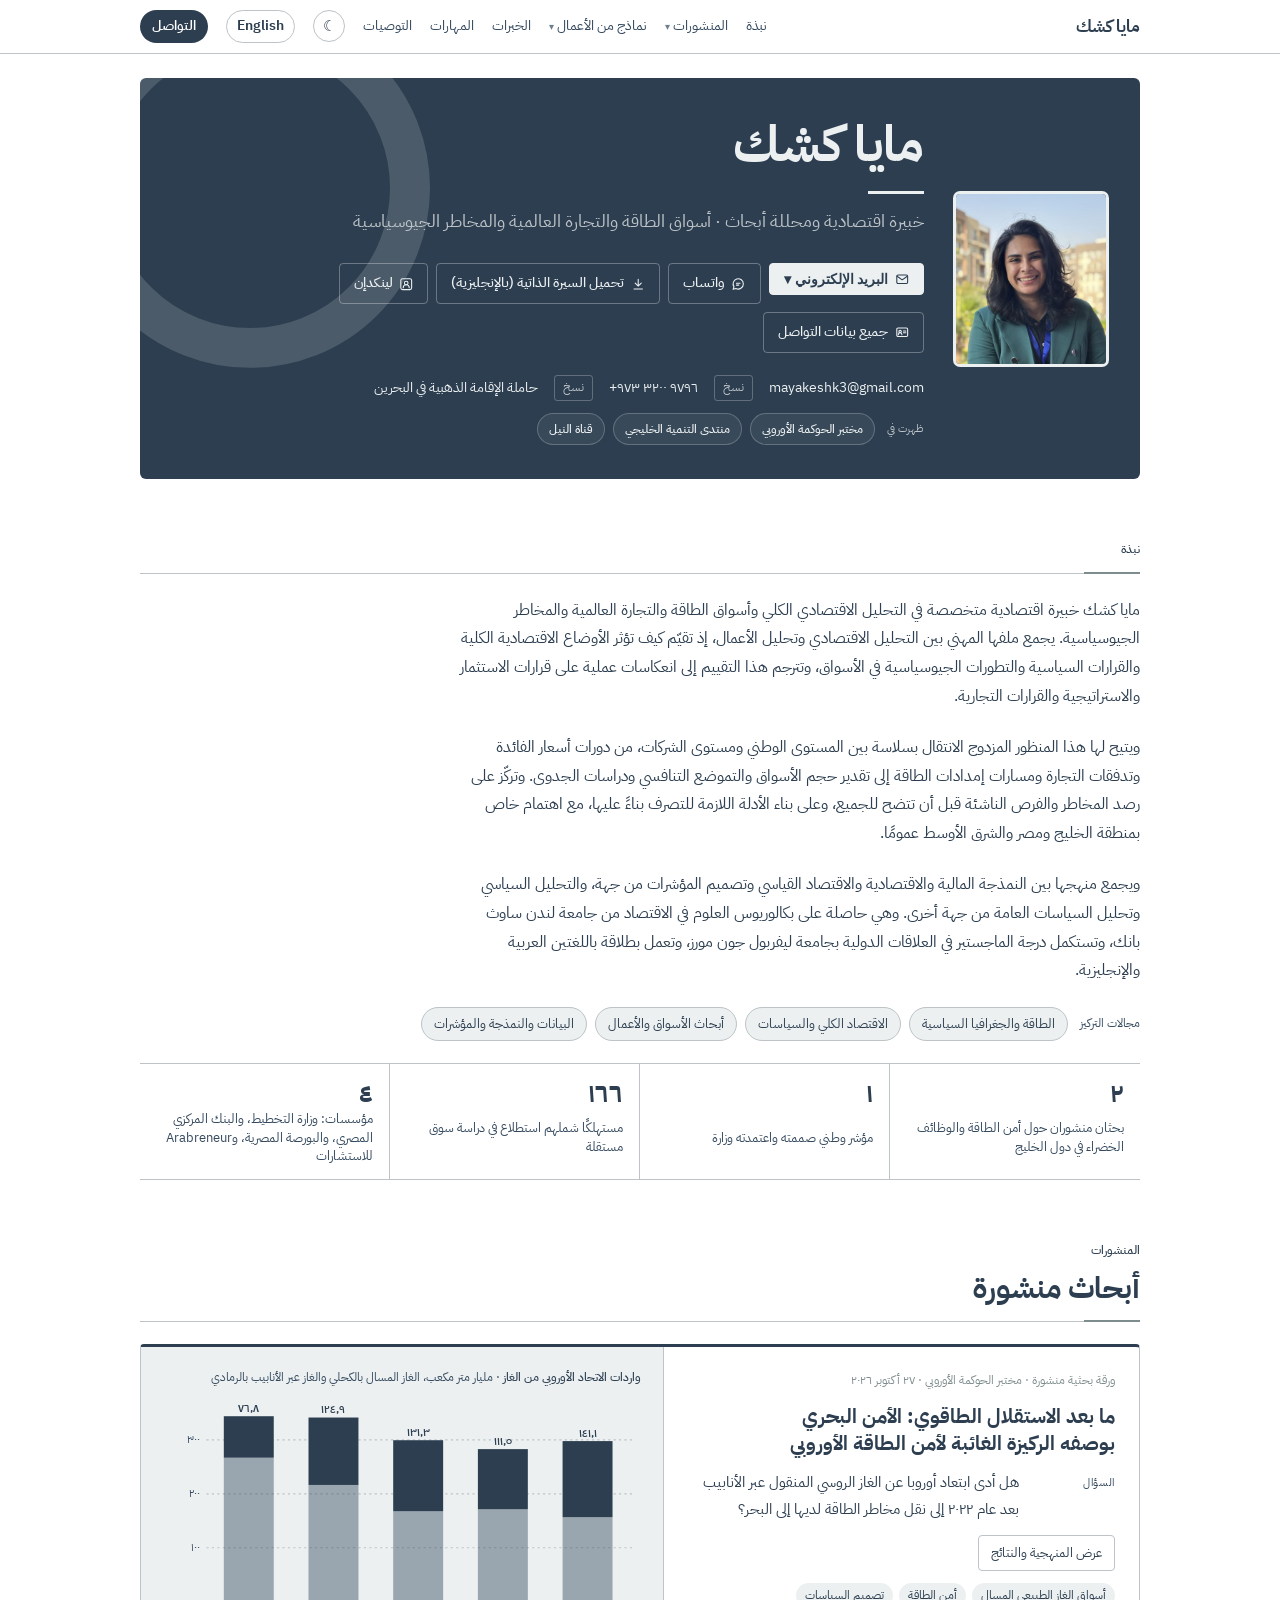
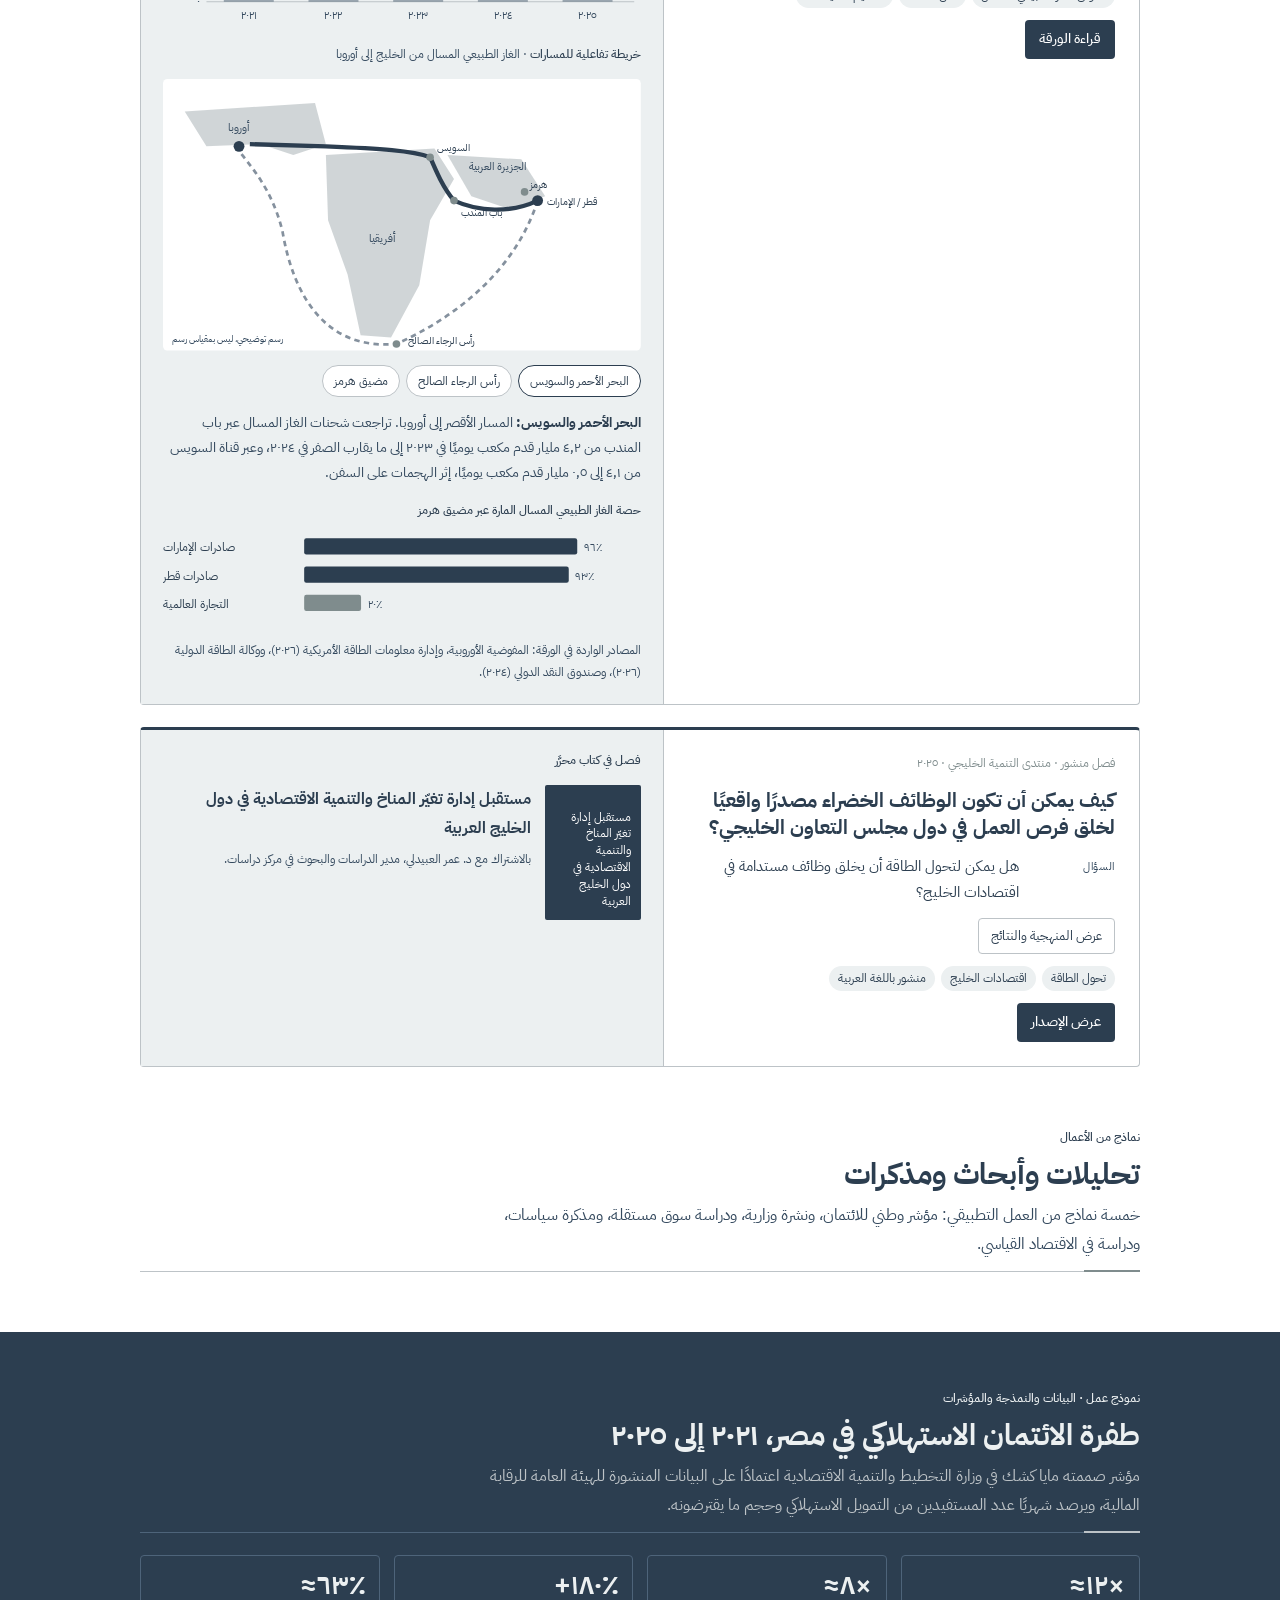
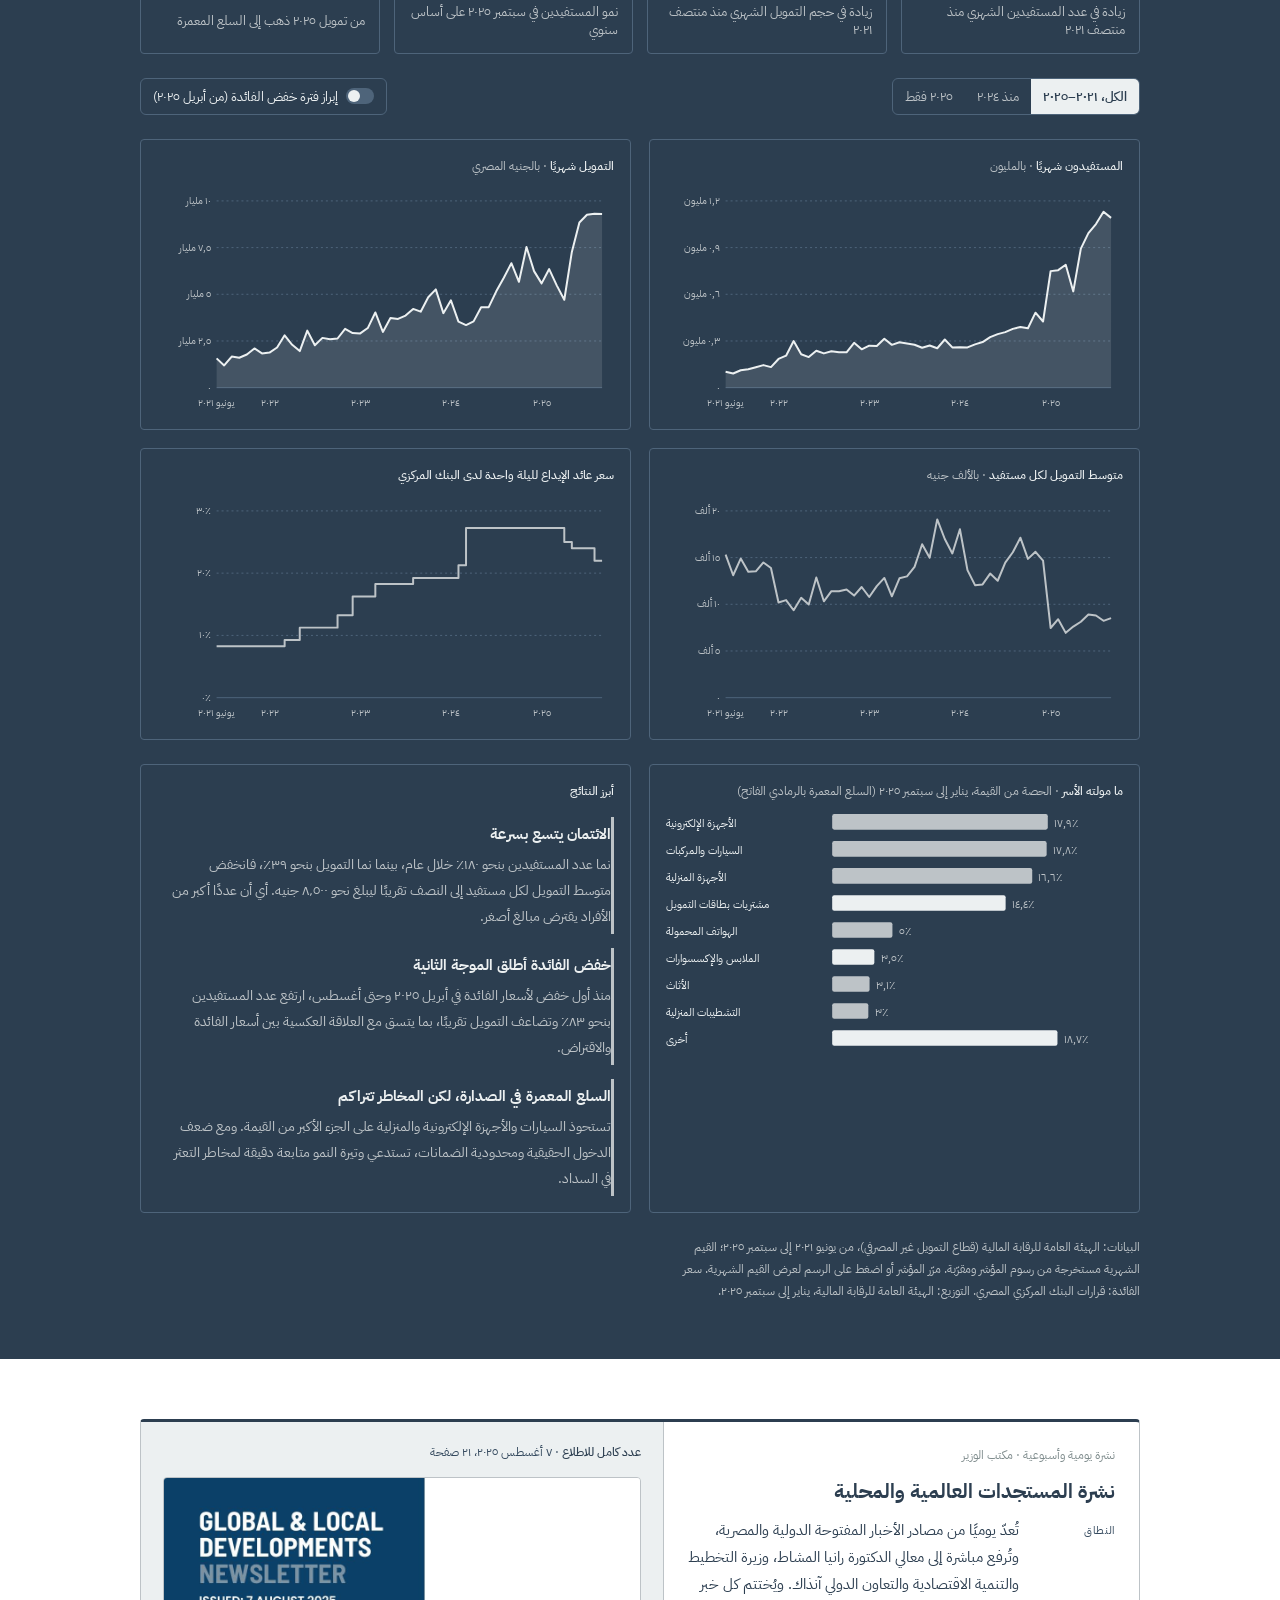
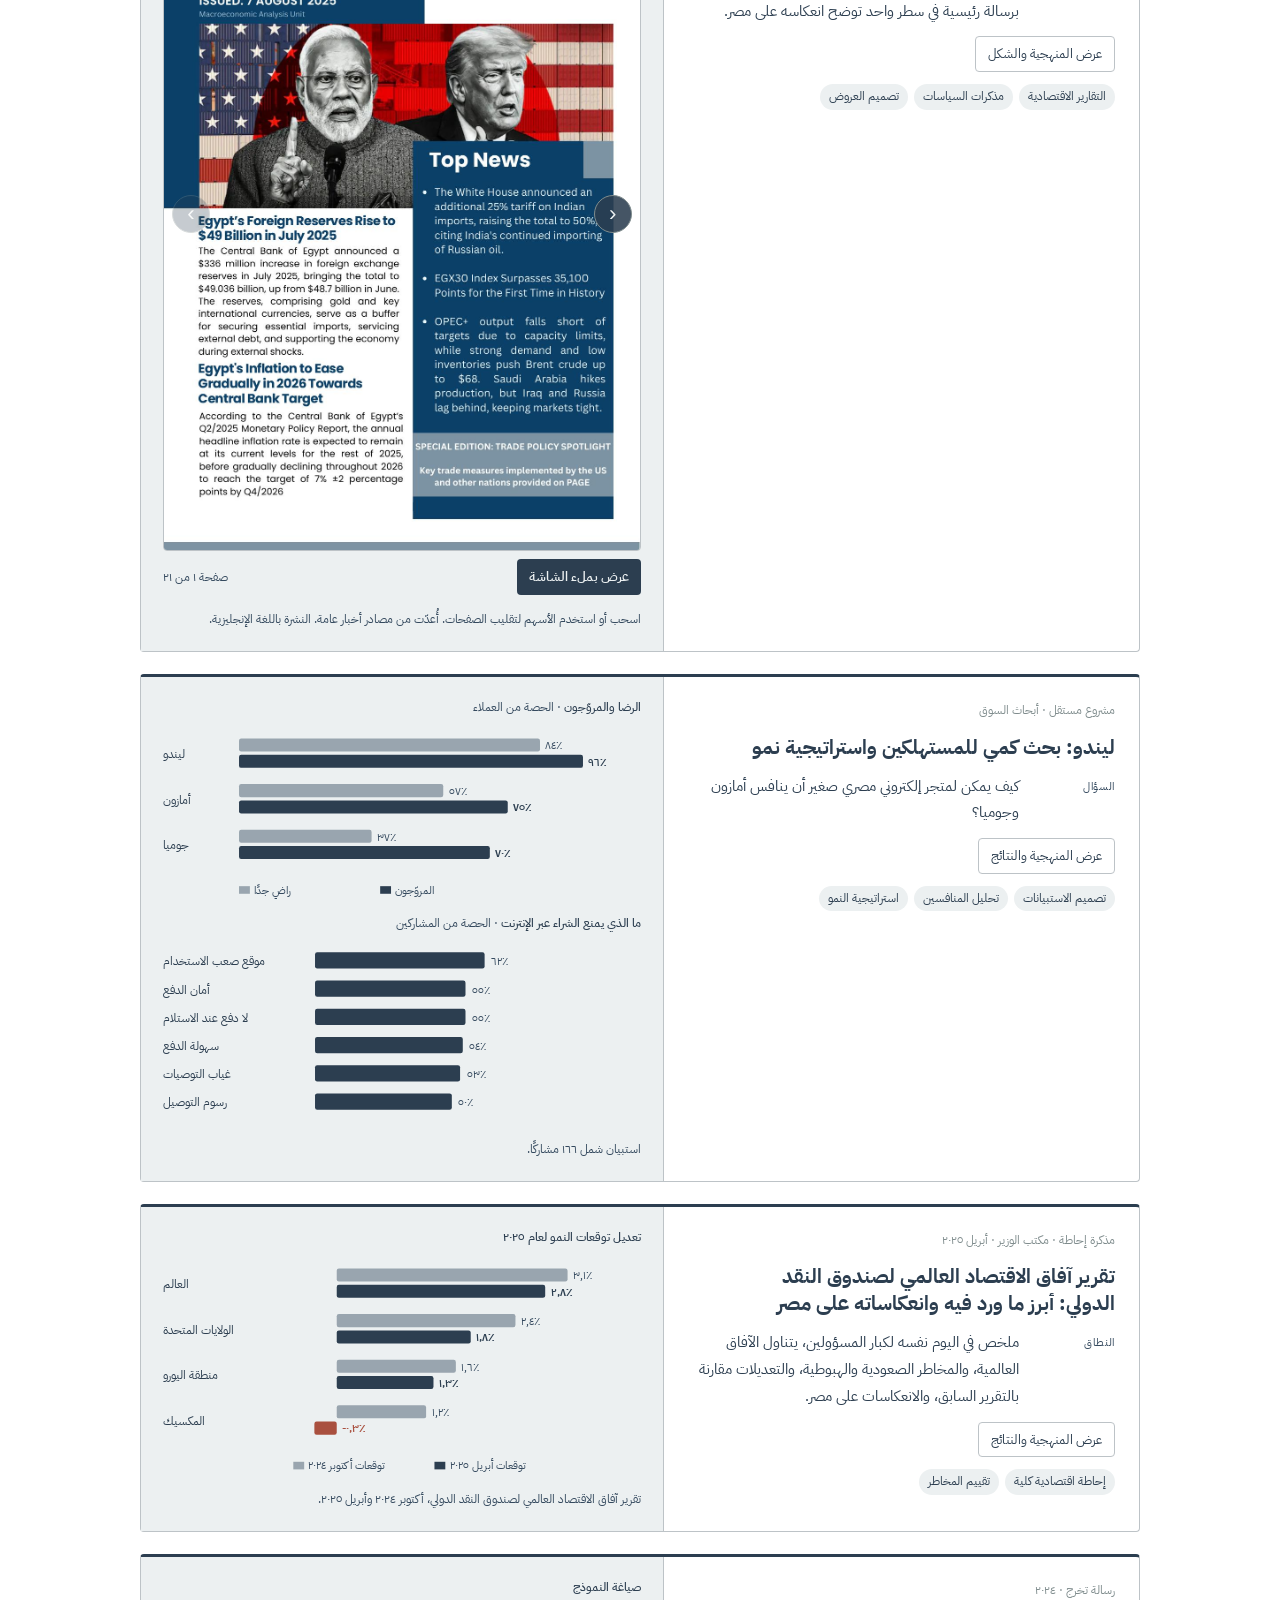
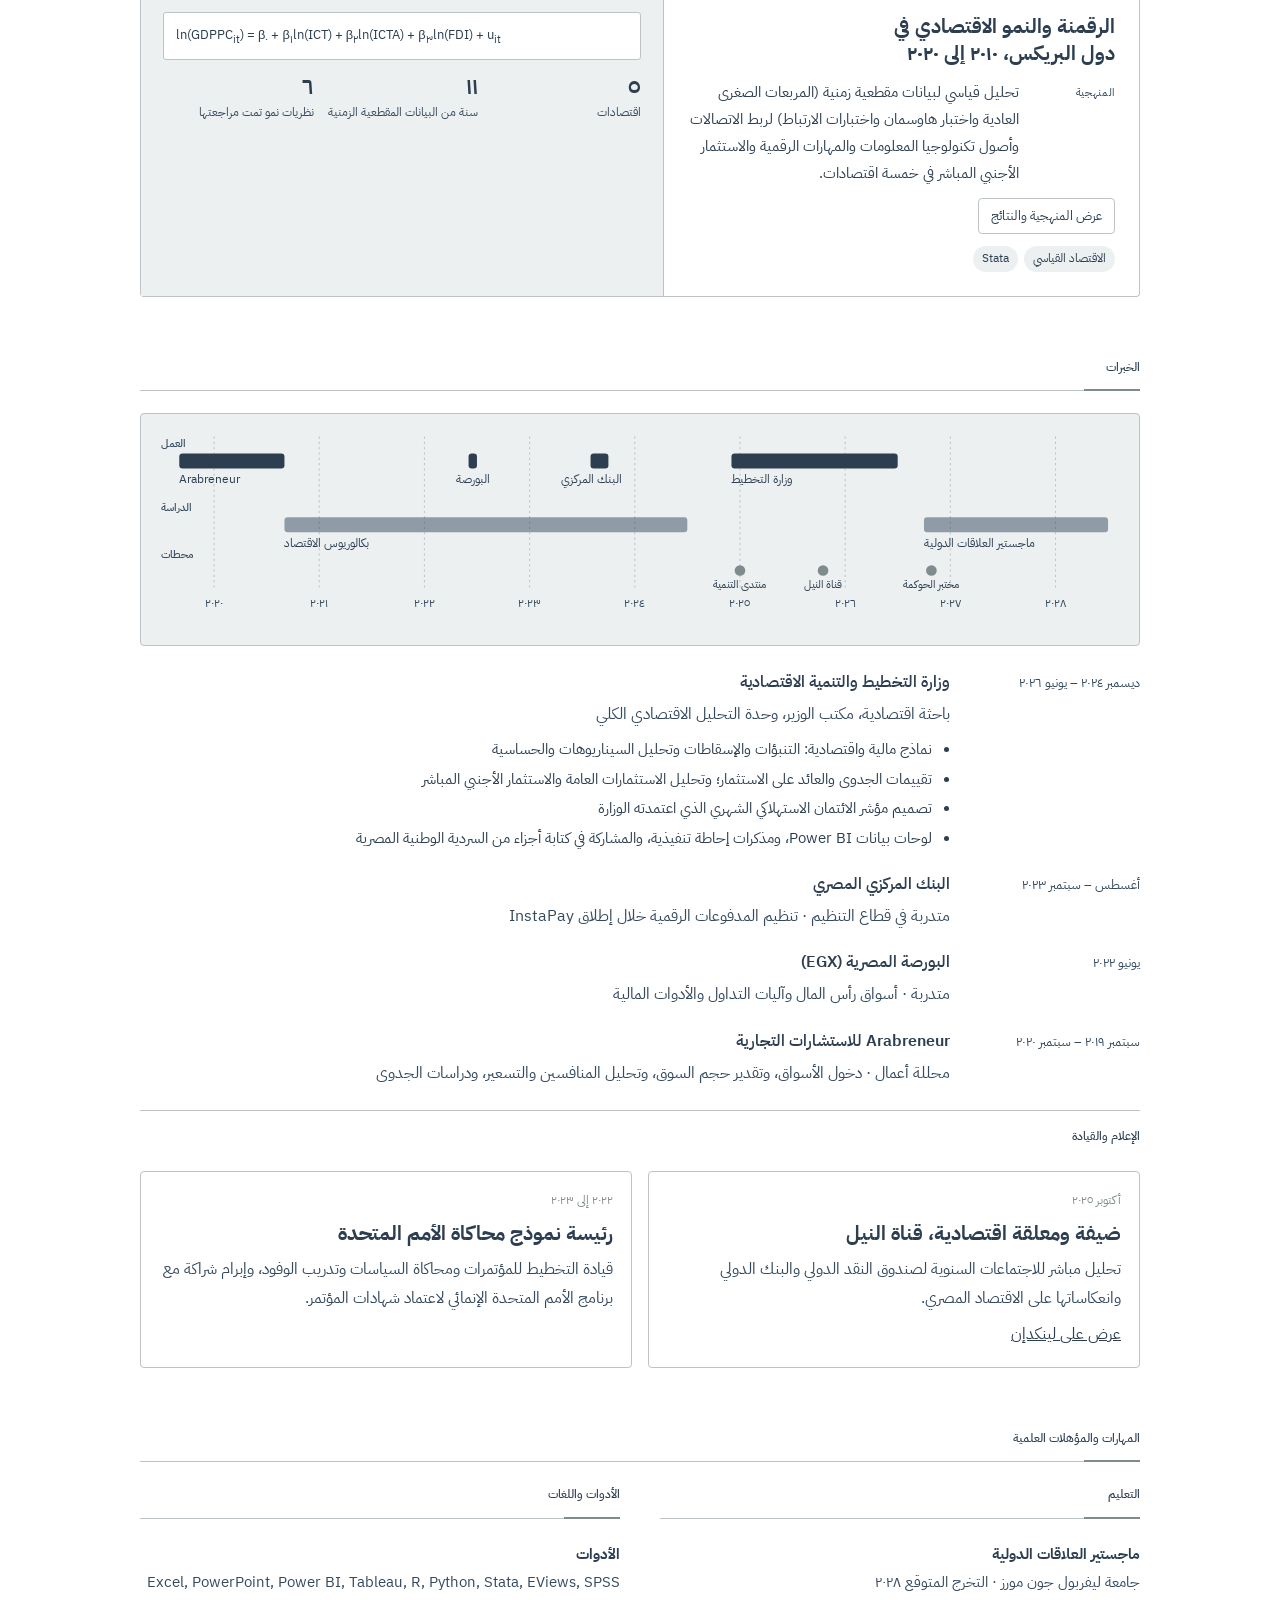
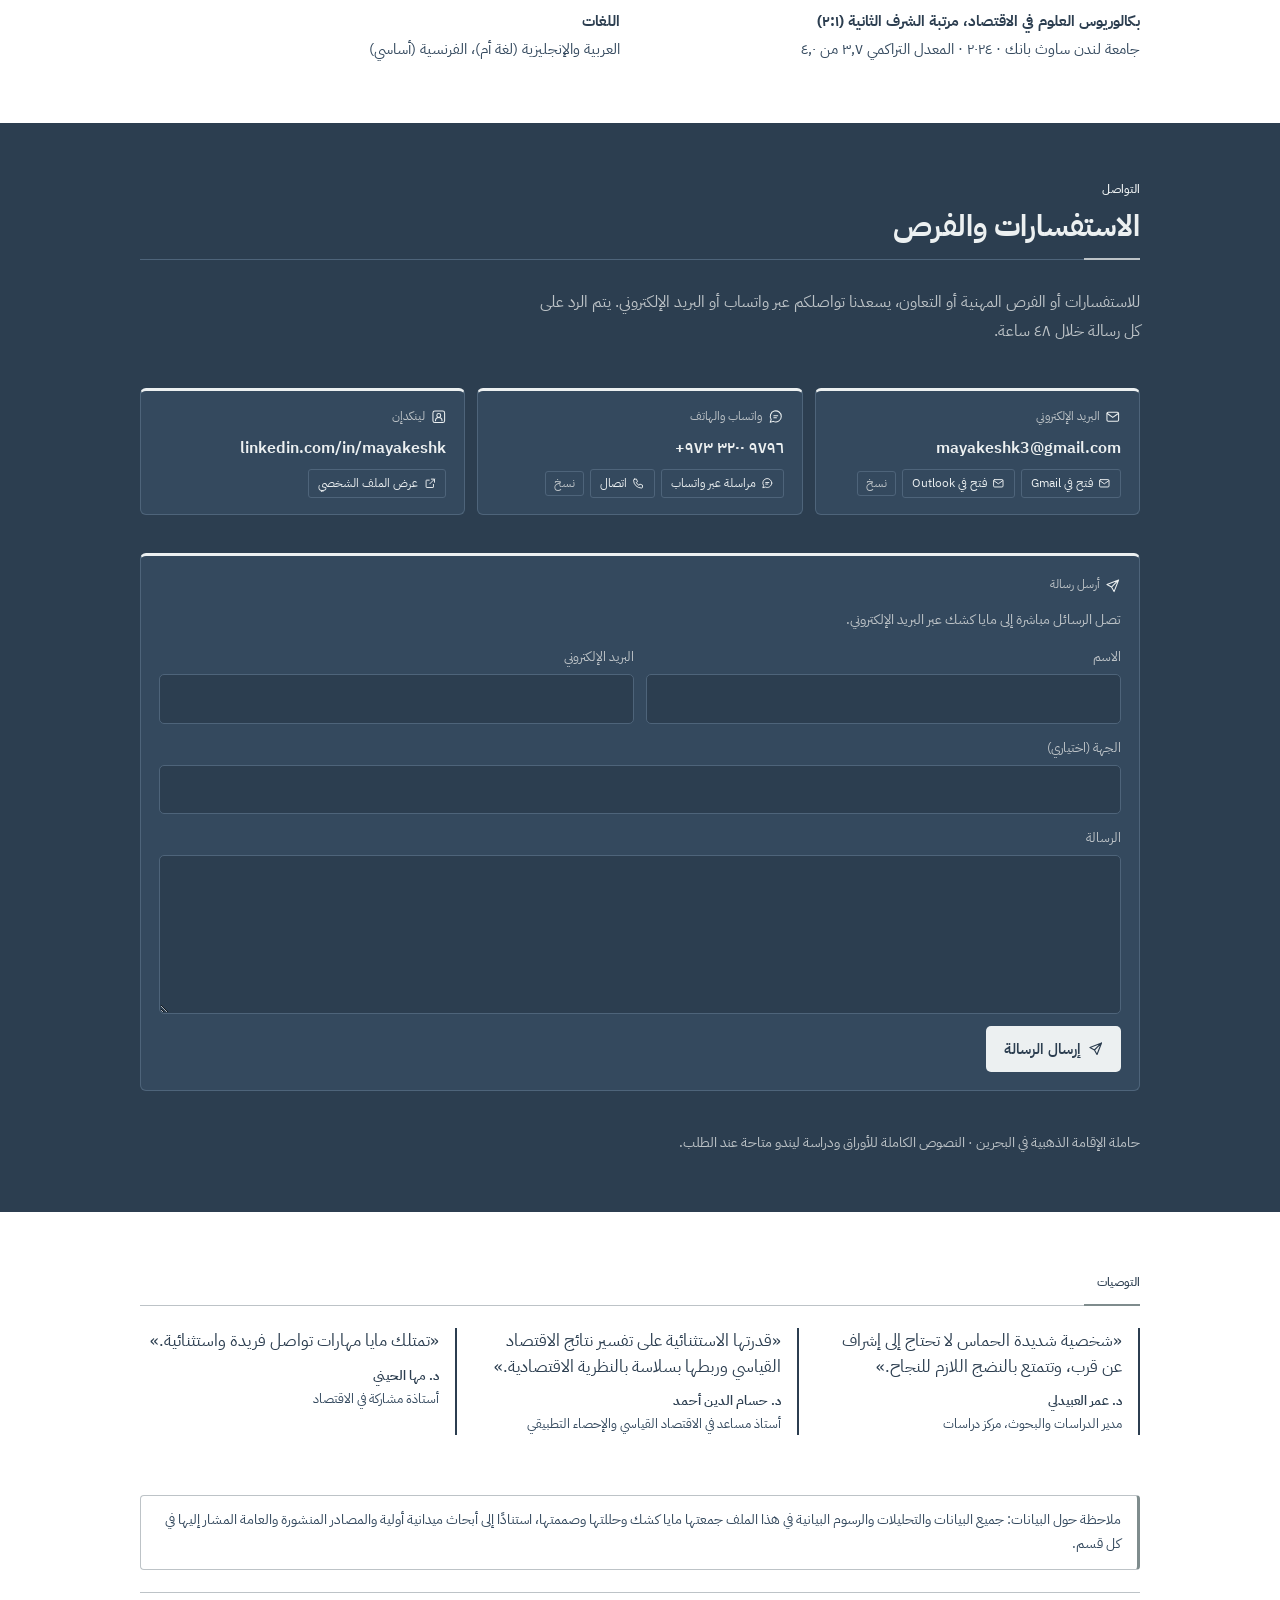
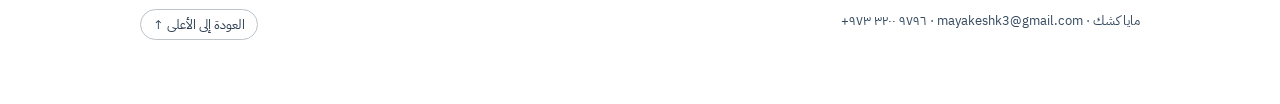
==== commit e1079d56: "Add optional night mode, contact form, contact icons and side contact bar; fix email menu and Arabic" ====
--- a/ar.html
+++ b/ar.html
@@ -51,8 +51,8 @@
 nav.top a{color:var(--muted);text-decoration:none} nav.top a:hover{color:var(--teal)}
 
 /* hero */
-header.hero{display:grid;grid-template-columns:150px minmax(0,1fr);gap:32px;align-items:center;background:var(--hero);color:var(--heroink);padding:34px;border-radius:6px;position:relative;overflow:hidden;margin-top:24px}
-header.hero::after{content:"";position:absolute;right:-70px;top:-70px;width:280px;height:280px;border-radius:50%;border:40px solid var(--herogold);opacity:.16;pointer-events:none}
+header.hero{display:grid;grid-template-columns:150px minmax(0,1fr);gap:32px;align-items:center;background:var(--hero);color:var(--heroink);padding:34px;border-radius:6px;position:relative;overflow:visible;margin-top:24px}
+header.hero::after{content:"";position:absolute;right:-70px;top:-70px;width:280px;height:280px;border-radius:50%;border:40px solid var(--herogold);opacity:.16;pointer-events:none;clip-path:inset(70px 70px 0 0)}
 header.hero img{width:150px;height:170px;object-fit:cover;border-radius:4px;display:block;box-shadow:0 0 0 3px var(--herogold)}
 .hgroup{display:grid;gap:12px;min-width:0;position:relative;z-index:1}
 .goldline{width:56px;height:3px;background:var(--herogold)}
@@ -241,10 +241,10 @@
 .toast.on{opacity:1;transform:translateX(-50%) translateY(0)}
 
 .emenu{position:relative}
-.eopts{position:absolute;top:calc(100% + 6px);left:0;z-index:15;min-width:210px;background:#2C3E50;border:1px solid #7F8C8D;border-radius:6px;padding:6px;display:grid;box-shadow:0 10px 28px rgba(0,0,0,.35)}
+.eopts{position:absolute;top:calc(100% + 8px);left:0;z-index:30;min-width:220px;background:var(--bg);border:1px solid var(--line);border-radius:8px;padding:6px;display:grid;box-shadow:0 14px 34px rgba(20,28,36,.28);animation:pop .18s ease-out}
 .eopts[hidden]{display:none}
-.eopts a,.eopts button{font:inherit;font-size:.88rem;text-align:left;color:#ECF0F1;text-decoration:none;background:none;border:0;padding:9px 10px;border-radius:4px;cursor:pointer}
-.eopts a:hover,.eopts button:hover{background:#34495E;color:#FFFFFF}
+.eopts a,.eopts button{font:inherit;font-size:.88rem;text-align:left;color:var(--ink);text-decoration:none;background:none;border:0;padding:10px 12px;border-radius:4px;cursor:pointer}
+.eopts a:hover,.eopts button:hover,.eopts a:focus-visible,.eopts button:focus-visible{background:var(--paper);color:var(--ink)}
 
 .focus{display:flex;flex-wrap:wrap;gap:8px;align-items:center}
 .focus .lbl{font-family:var(--mono);font-size:.72rem;letter-spacing:.1em;text-transform:uppercase;color:var(--muted);margin-right:4px}
@@ -280,7 +280,7 @@
 
 .dd{position:relative}
 .dd .car{font-size:.7em;opacity:.7}
-.ddm{position:absolute;top:100%;left:-12px;min-width:250px;padding:6px;margin-top:6px;background:#FFFFFF;border:1px solid var(--line);border-radius:6px;box-shadow:0 12px 28px rgba(44,62,80,.16);display:none;z-index:20}
+.ddm{position:absolute;top:100%;left:-12px;min-width:250px;padding:6px;margin-top:6px;background:var(--bg);border:1px solid var(--line);border-radius:6px;animation:pop .18s ease-out;box-shadow:0 12px 28px rgba(44,62,80,.16);display:none;z-index:20}
 .ddm::before{content:"";position:absolute;left:0;right:0;top:-10px;height:10px}
 nav.top .ddm a{display:block;padding:8px 10px;border-radius:4px;color:var(--ink);font-size:.86rem;line-height:1.35}
 nav.top .ddm a:hover,nav.top .ddm a:focus-visible{background:var(--paper);color:var(--ink)}
@@ -291,6 +291,53 @@
 
 nav.top a.lang{font-weight:600;color:var(--ink);border:1px solid var(--line);border-radius:99px;padding:3px 10px}
 nav.top a.lang:hover{border-color:var(--ink)}
+
+@keyframes pop{from{opacity:0;transform:translateY(-6px)}to{opacity:1;transform:none}}
+@media (prefers-reduced-motion:reduce){.eopts,.ddm{animation:none}}
+html[data-theme="dark"]{--bg:#17202A;--paper:#212F3D;--ink:#ECF0F1;--muted:#BDC3C7;--line:#34495E;--teal:#ECF0F1;--tealsoft:#212F3D;--gold:#95A5A6;--goldsoft:#212F3D;--neg:#E8A08F;--hero:#2C3E50;--heroink:#ECF0F1;--herosub:#BDC3C7;--herogold:#ECF0F1;color-scheme:dark}
+html[data-theme="dark"] body{background:var(--bg);color:var(--ink)}
+html[data-theme="dark"] .band{background:#212F3D}
+html[data-theme="dark"] .eopts{box-shadow:0 14px 34px rgba(0,0,0,.5)}
+.themeb{font:inherit;font-size:.95rem;line-height:1;width:32px;height:32px;display:inline-grid;place-items:center;border:1px solid var(--line);border-radius:50%;background:transparent;color:var(--ink);cursor:pointer;padding:0}
+.themeb:hover{border-color:var(--ink)}
+header.hero .eopts a,header.hero .eopts button{color:var(--ink)!important;text-decoration:none}
+
+.ic{width:1.05em;height:1.05em;stroke:currentColor;fill:none;stroke-width:1.8;stroke-linecap:round;stroke-linejoin:round;flex:none}
+.hbtn,.mini,.eopts a,.eopts button,.copy,.sendb{display:inline-flex;align-items:center;gap:.45em}
+.clbl{display:inline-flex;align-items:center;gap:.5em}
+.clbl .ic{width:1.35em;height:1.35em;stroke-width:1.6;color:var(--ink)}
+.mini{padding:3px 9px}
+.cform{margin-top:16px;background:var(--paper);border:1px solid var(--line);border-top:3px solid var(--teal);border-radius:6px;padding:18px;display:grid;gap:12px}
+.cfh p{margin:4px 0 0;color:var(--muted);font-size:.9rem}
+.cform label{display:grid;gap:5px;font-size:.84rem;color:var(--muted)}
+.cform input,.cform textarea{font:inherit;font-size:.95rem;color:var(--ink);background:var(--bg);border:1px solid var(--line);border-radius:5px;padding:10px 12px;width:100%;box-sizing:border-box}
+.cform textarea{resize:vertical;min-height:110px}
+.cform input:focus,.cform textarea:focus{outline:2px solid var(--teal);outline-offset:1px}
+.cform [aria-invalid="true"]{border-color:var(--neg)}
+.row2{display:grid;grid-template-columns:1fr 1fr;gap:12px}
+@media (max-width:620px){.row2{grid-template-columns:1fr}}
+.cform .hp{position:absolute!important;width:1px!important;height:1px!important;padding:0!important;border:0!important;overflow:hidden;clip-path:inset(50%);opacity:0;pointer-events:none}
+.cfrow{display:flex;align-items:center;gap:14px;flex-wrap:wrap}
+.sendb{font:inherit;font-weight:600;font-size:.92rem;background:var(--teal);color:var(--bg);border:0;border-radius:5px;padding:10px 18px;cursor:pointer}
+.sendb:hover{opacity:.92}.sendb:disabled{opacity:.6;cursor:default}
+.cfst{font-size:.88rem;color:var(--muted)}
+.cfst.ok{color:var(--ink);font-weight:600}
+
+.rail{position:fixed;right:max(14px,env(safe-area-inset-right,0px));top:50%;transform:translate(16px,-50%);display:flex;flex-direction:column;gap:10px;z-index:12;opacity:0;pointer-events:none;transition:opacity .25s,transform .25s}
+.rail.on{opacity:1;transform:translate(0,-50%);pointer-events:auto}
+.rbtn{position:relative;width:44px;height:44px;border-radius:50%;display:grid;place-items:center;background:#2C3E50;color:#ECF0F1;border:1px solid #7F8C8D;box-shadow:0 6px 18px rgba(20,28,36,.22);text-decoration:none}
+.rbtn .ic{width:20px;height:20px}
+.rbtn:hover,.rbtn:focus-visible{background:#34495E}
+.rtip{position:absolute;right:calc(100% + 10px);top:50%;transform:translateY(-50%);white-space:nowrap;background:#2C3E50;color:#ECF0F1;font-size:.78rem;font-weight:600;padding:5px 9px;border-radius:4px;opacity:0;pointer-events:none;transition:opacity .15s}
+.rbtn:hover .rtip,.rbtn:focus-visible .rtip{opacity:1}
+html[data-theme="dark"] .rbtn{background:#ECF0F1;color:#2C3E50;border-color:#BDC3C7}
+@media (max-width:620px){
+ .rail{top:auto;bottom:max(18px,env(safe-area-inset-bottom,0px));right:auto;left:max(16px,env(safe-area-inset-left,0px));flex-direction:row;transform:translateY(12px)}
+ .rail.on{transform:none}
+ .rbtn{width:42px;height:42px}
+ .rtip{display:none}
+}
+@media (prefers-reduced-motion:reduce){.rail{transition:none}}
 
 /* Arabic version: right to left layout, Arabic typeface */
 :root{--display:"IBM Plex Sans Arabic","Public Sans",Tahoma,Arial,sans-serif;--body:"IBM Plex Sans Arabic","Public Sans",Tahoma,Arial,sans-serif;--mono:"IBM Plex Sans Arabic",Tahoma,Arial,sans-serif}
@@ -302,7 +349,7 @@
 .kpi b,.fact b{direction:ltr;unicode-bidi:isolate;text-align:right}
 .sechead::after{left:auto;right:0}
 nav.top .brand{margin-right:0;margin-left:auto}
-header.hero::after{right:auto;left:-70px}
+header.hero::after{right:auto;left:-70px;clip-path:inset(70px 0 0 70px)}
 .fact+.fact{padding-left:0;border-left:0;padding-right:16px;border-right:1px solid var(--line)}
 .find div{border-left:0;border-right:3px solid var(--gold)}
 .card-viz{border-left:0;border-right:1px solid var(--line)}
@@ -310,18 +357,35 @@
 blockquote{border-left:0;padding-left:0;border-right:2px solid var(--teal);padding-right:16px}
 .note{border-left:1px solid var(--line);border-right:3px solid var(--gold)}
 .badges .lbl,.focus .lbl{margin-right:0;margin-left:4px}
-.eopts{left:auto;right:0}.eopts a,.eopts button{text-align:right}
+.eopts{left:auto;right:0}
+.themeb{font-family:inherit}.eopts a,.eopts button{text-align:right}
 .ddm{left:auto;right:-12px}
 @media (max-width:620px){.ddm{right:16px;left:16px}}
 .fab{right:auto;left:max(16px,env(safe-area-inset-left,0px))}
+.rail{right:auto;left:max(14px,env(safe-area-inset-left,0px));transform:translate(-16px,-50%)}
+.rail.on{transform:translate(0,-50%)}
+.rtip{right:auto;left:calc(100% + 10px)}
+@media (max-width:620px){.rail{left:auto;right:max(16px,env(safe-area-inset-right,0px));transform:translateY(12px)}.rail.on{transform:none}}
 .ltr{direction:ltr;unicode-bidi:isolate}
 </style>
 </head>
 <body>
 
+<script>try{if(localStorage.getItem("mk-theme")==="dark")document.documentElement.setAttribute("data-theme","dark")}catch(e){}</script>
+<svg width="0" height="0" style="position:absolute" aria-hidden="true" focusable="false"><defs>
+<symbol id="i-mail" viewBox="0 0 24 24"><rect x="3" y="5" width="18" height="14" rx="2"/><path d="m3.5 7 8.5 6 8.5-6"/></symbol>
+<symbol id="i-phone" viewBox="0 0 24 24"><path d="M5 4h3.5l2 5-2.4 1.5a11 11 0 0 0 5.4 5.4L15 13.5l5 2V19a2 2 0 0 1-2 2A15 15 0 0 1 3 6a2 2 0 0 1 2-2z"/></symbol>
+<symbol id="i-chat" viewBox="0 0 24 24"><path d="M20.5 11.5a8.5 8.5 0 0 1-12.4 7.6L3.5 20.5l1.4-4.4a8.5 8.5 0 1 1 15.6-4.6z"/><path d="M9 10.5h6M9 13.5h4"/></symbol>
+<symbol id="i-profile" viewBox="0 0 24 24"><rect x="3" y="3" width="18" height="18" rx="3"/><circle cx="12" cy="10" r="3"/><path d="M7 18a5 5 0 0 1 10 0"/></symbol>
+<symbol id="i-download" viewBox="0 0 24 24"><path d="M12 4v11M7 10l5 5 5-5M5 20h14"/></symbol>
+<symbol id="i-copy" viewBox="0 0 24 24"><rect x="8" y="8" width="12" height="12" rx="2"/><path d="M16 8V6a2 2 0 0 0-2-2H6a2 2 0 0 0-2 2v8a2 2 0 0 0 2 2h2"/></symbol>
+<symbol id="i-send" viewBox="0 0 24 24"><path d="M21 3 10 14M21 3l-7 18-4-7-7-4z"/></symbol>
+<symbol id="i-open" viewBox="0 0 24 24"><path d="M14 4h6v6M20 4l-9 9M18 14v5a1 1 0 0 1-1 1H5a1 1 0 0 1-1-1V7a1 1 0 0 1 1-1h5"/></symbol>
+<symbol id="i-card" viewBox="0 0 24 24"><rect x="3" y="5" width="18" height="14" rx="2"/><circle cx="8.5" cy="11" r="2"/><path d="M5.5 16a3 3 0 0 1 6 0M14 10h4M14 13h4"/></symbol>
+</defs></svg>
 <nav class="top" id="top" aria-label="الأقسام"><div class="in">
   <button type="button" class="brand" aria-label="العودة إلى أعلى الصفحة">مايا كشك</button>
-  <a href="#about">نبذة</a><div class="dd"><a class="ddt" href="#publications" aria-haspopup="true" aria-expanded="false">المنشورات <span class="car" aria-hidden="true">▾</span></a><div class="ddm" role="menu"><a role="menuitem" href="#publications" class="ddall">جميع المنشورات</a><a role="menuitem" href="#egl">ما بعد الاستقلال الطاقوي · مختبر الحوكمة الأوروبي، ٢٠٢٦</a><a role="menuitem" href="#gdf">الوظائف الخضراء في دول الخليج · منتدى التنمية الخليجي، ٢٠٢٥</a></div></div><div class="dd"><a class="ddt" href="#work" aria-haspopup="true" aria-expanded="false">نماذج من الأعمال <span class="car" aria-hidden="true">▾</span></a><div class="ddm" role="menu"><a role="menuitem" href="#work" class="ddall">جميع نماذج الأعمال</a><a role="menuitem" href="#credit">مؤشر الائتمان الاستهلاكي</a><a role="menuitem" href="#newsletter">النشرة الوزارية</a><a role="menuitem" href="#lindo">دراسة المستهلكين لليندو</a><a role="menuitem" href="#imf">مذكرة آفاق صندوق النقد الدولي</a><a role="menuitem" href="#brics">دراسة قياسية لدول البريكس</a></div></div><a href="#experience">الخبرات</a><a class="opt" href="#skills">المهارات</a><a href="#references">التوصيات</a><a class="lang" href="index.html" lang="en" hreflang="en">English</a><a class="navcta" href="#contact">التواصل</a>
+  <a href="#about">نبذة</a><div class="dd"><a class="ddt" href="#publications" aria-haspopup="true" aria-expanded="false">المنشورات <span class="car" aria-hidden="true">▾</span></a><div class="ddm" role="menu"><a role="menuitem" href="#publications" class="ddall">جميع المنشورات</a><a role="menuitem" href="#egl">ما بعد الاستقلال الطاقوي · مختبر الحوكمة الأوروبي، ٢٠٢٦</a><a role="menuitem" href="#gdf">الوظائف الخضراء في دول الخليج · منتدى التنمية الخليجي، ٢٠٢٥</a></div></div><div class="dd"><a class="ddt" href="#work" aria-haspopup="true" aria-expanded="false">نماذج من الأعمال <span class="car" aria-hidden="true">▾</span></a><div class="ddm" role="menu"><a role="menuitem" href="#work" class="ddall">جميع نماذج الأعمال</a><a role="menuitem" href="#credit">مؤشر الائتمان الاستهلاكي</a><a role="menuitem" href="#newsletter">النشرة الوزارية</a><a role="menuitem" href="#lindo">دراسة المستهلكين لليندو</a><a role="menuitem" href="#imf">مذكرة آفاق صندوق النقد الدولي</a><a role="menuitem" href="#brics">دراسة قياسية لدول البريكس</a></div></div><a href="#experience">الخبرات</a><a class="opt" href="#skills">المهارات</a><a href="#references">التوصيات</a><button type="button" class="themeb" id="themeb" aria-pressed="false" aria-label="التبديل إلى الوضع الليلي" title="الوضع الليلي">☾</button><a class="lang" href="index.html" lang="en" hreflang="en">English</a><a class="navcta" href="#contact">التواصل</a>
 </div></nav>
 
 <div class="wrap">
@@ -332,21 +396,21 @@
     <h1>مايا كشك</h1><span class="goldline" aria-hidden="true"></span>
     <p class="role">خبيرة اقتصادية ومحللة أبحاث · أسواق الطاقة والتجارة العالمية والمخاطر الجيوسياسية</p>
     <div class="actions">
-      <div class="emenu"><button type="button" class="hbtn pri" id="ebtn" aria-expanded="false" aria-controls="eopts">البريد الإلكتروني ▾</button>
+      <div class="emenu"><button type="button" class="hbtn pri" id="ebtn" aria-expanded="false" aria-controls="eopts"><svg class="ic" aria-hidden="true"><use href="#i-mail"/></svg>البريد الإلكتروني ▾</button>
         <div class="eopts" id="eopts" hidden>
-          <a href="https://mail.google.com/mail/?view=cm&amp;fs=1&amp;to=mayakeshk3@gmail.com&amp;su=Enquiry%20via%20portfolio" target="_blank" rel="noopener">فتح في Gmail</a>
-          <a href="https://outlook.office.com/mail/deeplink/compose?to=mayakeshk3@gmail.com&amp;subject=Enquiry%20via%20portfolio" target="_blank" rel="noopener">فتح في Outlook</a>
-          <a href="mailto:mayakeshk3@gmail.com?subject=Enquiry%20via%20portfolio" target="_blank" rel="noopener">فتح في تطبيق البريد</a>
-          <button type="button" class="ecopy">نسخ عنوان البريد الإلكتروني</button>
+          <a href="https://mail.google.com/mail/?view=cm&amp;fs=1&amp;to=mayakeshk3@gmail.com&amp;su=Enquiry%20via%20portfolio" target="_blank" rel="noopener"><svg class="ic" aria-hidden="true"><use href="#i-mail"/></svg>فتح في Gmail</a>
+          <a href="https://outlook.office.com/mail/deeplink/compose?to=mayakeshk3@gmail.com&amp;subject=Enquiry%20via%20portfolio" target="_blank" rel="noopener"><svg class="ic" aria-hidden="true"><use href="#i-mail"/></svg>فتح في Outlook</a>
+          <a href="mailto:mayakeshk3@gmail.com?subject=Enquiry%20via%20portfolio" target="_blank" rel="noopener"><svg class="ic" aria-hidden="true"><use href="#i-open"/></svg>فتح في تطبيق البريد</a>
+          <button type="button" class="ecopy"><svg class="ic" aria-hidden="true"><use href="#i-copy"/></svg>نسخ عنوان البريد الإلكتروني</button>
         </div></div>
-      <a class="hbtn" href="https://wa.me/97332009796" target="_blank" rel="noopener">واتساب</a>
-      <a class="hbtn" href="Maya_Keshk_Resume.pdf" download="Maya_Keshk_Resume.pdf" target="_blank" rel="noopener">تحميل السيرة الذاتية (بالإنجليزية)</a>
-      <a class="hbtn" href="https://www.linkedin.com/in/mayakeshk" target="_blank" rel="noopener">لينكدإن</a>
-      <a class="hbtn" href="#contact">جميع بيانات التواصل</a>
+      <a class="hbtn" href="https://wa.me/97332009796" target="_blank" rel="noopener"><svg class="ic" aria-hidden="true"><use href="#i-chat"/></svg>واتساب</a>
+      <a class="hbtn" href="Maya_Keshk_Resume.pdf" download="Maya_Keshk_Resume.pdf" target="_blank" rel="noopener"><svg class="ic" aria-hidden="true"><use href="#i-download"/></svg>تحميل السيرة الذاتية (بالإنجليزية)</a>
+      <a class="hbtn" href="https://www.linkedin.com/in/mayakeshk" target="_blank" rel="noopener"><svg class="ic" aria-hidden="true"><use href="#i-profile"/></svg>لينكدإن</a>
+      <a class="hbtn" href="#contact"><svg class="ic" aria-hidden="true"><use href="#i-card"/></svg>جميع بيانات التواصل</a>
     </div>
     <div class="contact">
       <span>mayakeshk3@gmail.com</span><button class="copy" type="button" data-copy="mayakeshk3@gmail.com">نسخ</button>
-      <span>+٩٧٣ ٣٢٠٠ ٩٧٩٦</span><button class="copy" type="button" data-copy="+973 3200 9796">نسخ</button>
+      <span><bdi class="ltr" dir="ltr">‎+٩٧٣‎ ‎٣٢٠٠‎ ‎٩٧٩٦‎</bdi></span><button class="copy" type="button" data-copy="+973 3200 9796">نسخ</button>
       <span>حاملة الإقامة الذهبية في البحرين</span>
     </div>
     <div class="badges"><span class="lbl">ظهرت في</span><span class="badge">مختبر الحوكمة الأوروبي</span><span class="badge">منتدى التنمية الخليجي</span><span class="badge">قناة النيل</span></div>
@@ -559,10 +623,18 @@
   <div class="sechead"><span class="eyebrow">التواصل</span><h2>الاستفسارات والفرص</h2></div>
   <p class="lead">للاستفسارات أو الفرص المهنية أو التعاون، يسعدنا تواصلكم عبر واتساب أو البريد الإلكتروني. يتم الرد على كل رسالة خلال ٤٨ ساعة.</p>
   <div class="cgrid">
-    <div class="ccard"><span class="clbl">البريد الإلكتروني</span><a class="cval mailbtn" href="mailto:mayakeshk3@gmail.com?subject=Enquiry%20via%20portfolio" target="_blank" rel="noopener">mayakeshk3@gmail.com</a><div class="cbtns"><a class="mini" href="https://mail.google.com/mail/?view=cm&amp;fs=1&amp;to=mayakeshk3@gmail.com&amp;su=Enquiry%20via%20portfolio" target="_blank" rel="noopener">فتح في Gmail</a><a class="mini" href="https://outlook.office.com/mail/deeplink/compose?to=mayakeshk3@gmail.com&amp;subject=Enquiry%20via%20portfolio" target="_blank" rel="noopener">فتح في Outlook</a><button class="copy" type="button" data-copy="mayakeshk3@gmail.com">نسخ</button></div></div>
-    <div class="ccard"><span class="clbl">واتساب والهاتف</span><a class="cval" href="https://wa.me/97332009796" target="_blank" rel="noopener">+٩٧٣ ٣٢٠٠ ٩٧٩٦</a><div class="cbtns"><a class="mini" href="https://wa.me/97332009796" target="_blank" rel="noopener">مراسلة عبر واتساب</a><a class="mini" href="tel:+97332009796">اتصال</a><button class="copy" type="button" data-copy="+973 3200 9796">نسخ</button></div></div>
-    <div class="ccard"><span class="clbl">لينكدإن</span><a class="cval" href="https://www.linkedin.com/in/mayakeshk" target="_blank" rel="noopener">linkedin.com/in/mayakeshk</a></div>
-  </div>
+    <div class="ccard"><span class="clbl"><svg class="ic" aria-hidden="true"><use href="#i-mail"/></svg>البريد الإلكتروني</span><a class="cval mailbtn" href="mailto:mayakeshk3@gmail.com?subject=Enquiry%20via%20portfolio" target="_blank" rel="noopener">mayakeshk3@gmail.com</a><div class="cbtns"><a class="mini" href="https://mail.google.com/mail/?view=cm&amp;fs=1&amp;to=mayakeshk3@gmail.com&amp;su=Enquiry%20via%20portfolio" target="_blank" rel="noopener"><svg class="ic" aria-hidden="true"><use href="#i-mail"/></svg>فتح في Gmail</a><a class="mini" href="https://outlook.office.com/mail/deeplink/compose?to=mayakeshk3@gmail.com&amp;subject=Enquiry%20via%20portfolio" target="_blank" rel="noopener"><svg class="ic" aria-hidden="true"><use href="#i-mail"/></svg>فتح في Outlook</a><button class="copy" type="button" data-copy="mayakeshk3@gmail.com">نسخ</button></div></div>
+    <div class="ccard"><span class="clbl"><svg class="ic" aria-hidden="true"><use href="#i-chat"/></svg>واتساب والهاتف</span><a class="cval" href="https://wa.me/97332009796" target="_blank" rel="noopener"><bdi class="ltr" dir="ltr">‎+٩٧٣‎ ‎٣٢٠٠‎ ‎٩٧٩٦‎</bdi></a><div class="cbtns"><a class="mini" href="https://wa.me/97332009796" target="_blank" rel="noopener"><svg class="ic" aria-hidden="true"><use href="#i-chat"/></svg>مراسلة عبر واتساب</a><a class="mini" href="tel:+97332009796"><svg class="ic" aria-hidden="true"><use href="#i-phone"/></svg>اتصال</a><button class="copy" type="button" data-copy="+973 3200 9796">نسخ</button></div></div>
+    <div class="ccard"><span class="clbl"><svg class="ic" aria-hidden="true"><use href="#i-profile"/></svg>لينكدإن</span><a class="cval" href="https://www.linkedin.com/in/mayakeshk" target="_blank" rel="noopener">linkedin.com/in/mayakeshk</a><div class="cbtns"><a class="mini" href="https://www.linkedin.com/in/mayakeshk" target="_blank" rel="noopener"><svg class="ic" aria-hidden="true"><use href="#i-open"/></svg>عرض الملف الشخصي</a></div></div>
+  </div>
+  <form class="cform" id="cform" novalidate>
+    <div class="cfh"><span class="clbl"><svg class="ic" aria-hidden="true"><use href="#i-send"/></svg>أرسل رسالة</span><p>تصل الرسائل مباشرة إلى مايا كشك عبر البريد الإلكتروني.</p></div>
+    <div class="row2"><label>الاسم<input name="name" required autocomplete="name"></label><label>البريد الإلكتروني<input name="email" type="email" required autocomplete="email" dir="ltr"></label></div>
+    <label>الجهة (اختياري)<input name="organisation" autocomplete="organization"></label>
+    <label>الرسالة<textarea name="message" rows="5" required></textarea></label>
+    <input type="text" name="_honey" class="hp" tabindex="-1" autocomplete="off" aria-hidden="true">
+    <div class="cfrow"><button type="submit" class="sendb"><svg class="ic" aria-hidden="true"><use href="#i-send"/></svg>إرسال الرسالة</button><span class="cfst" role="status" aria-live="polite"></span></div>
+  </form>
   <div class="toast" id="toast" role="status" aria-live="polite"></div>
   <p class="cfoot">حاملة الإقامة الذهبية في البحرين · النصوص الكاملة للأوراق ودراسة ليندو متاحة عند الطلب.</p>
 </div></section>
@@ -578,7 +650,7 @@
 
 <section class="sec">
   <p class="note">ملاحظة حول البيانات: جميع البيانات والتحليلات والرسوم البيانية في هذا الملف جمعتها مايا كشك وحللتها وصممتها، استنادًا إلى أبحاث ميدانية أولية والمصادر المنشورة والعامة المشار إليها في كل قسم.</p>
-  <div class="foot"><span>مايا كشك · mayakeshk3@gmail.com · ‎+٩٧٣ ٣٢٠٠ ٩٧٩٦</span><button type="button" class="totop" onclick="var r=matchMedia('(prefers-reduced-motion: reduce)').matches;window.scrollTo({top:0,behavior:r?'auto':'smooth'});">العودة إلى الأعلى ↑</button></div>
+  <div class="foot"><span>مايا كشك · mayakeshk3@gmail.com · <bdi class="ltr" dir="ltr">‎+٩٧٣‎ ‎٣٢٠٠‎ ‎٩٧٩٦‎</bdi></span><button type="button" class="totop" onclick="var r=matchMedia('(prefers-reduced-motion: reduce)').matches;window.scrollTo({top:0,behavior:r?'auto':'smooth'});">العودة إلى الأعلى ↑</button></div>
 </section>
 </div>
 
@@ -693,6 +765,11 @@
   <img class="lbimg" src="" alt="">
   <button type="button" class="gnav lbnext" aria-label="الصفحة التالية">›</button>
 </div>
+<nav class="rail" id="rail" aria-label="تواصل سريع">
+  <a class="rbtn" id="rmail" href="mailto:mayakeshk3@gmail.com?subject=Enquiry%20via%20portfolio" data-gmail="https://mail.google.com/mail/?view=cm&amp;fs=1&amp;to=mayakeshk3@gmail.com&amp;su=Enquiry%20via%20portfolio" aria-label="البريد الإلكتروني" title="البريد الإلكتروني"><svg class="ic" aria-hidden="true"><use href="#i-mail"/></svg><span class="rtip">البريد الإلكتروني</span></a>
+  <a class="rbtn" href="https://wa.me/97332009796" target="_blank" rel="noopener" aria-label="واتساب" title="واتساب"><svg class="ic" aria-hidden="true"><use href="#i-chat"/></svg><span class="rtip">واتساب</span></a>
+  <a class="rbtn" href="tel:+97332009796" aria-label="اتصال" title="اتصال"><svg class="ic" aria-hidden="true"><use href="#i-phone"/></svg><span class="rtip">اتصال</span></a>
+</nav>
 <button type="button" class="fab" id="fab" aria-label="العودة إلى أعلى الصفحة">↑ الأعلى</button>
 <script>
 (function(){var f=document.getElementById('fab');
@@ -744,6 +821,51 @@
 document.addEventListener('keydown',function(e){if(e.key==='Escape'){closeAll(null);if(document.activeElement&&document.activeElement.closest('.dd'))document.activeElement.blur()}});
 })();
 </script>
+<script>
+(function(){
+var b=document.getElementById('themeb');if(!b)return;var ar=document.documentElement.lang==='ar';
+function set(d){if(d)document.documentElement.setAttribute('data-theme','dark');else document.documentElement.removeAttribute('data-theme');
+ b.textContent=d?'☀':'☾';b.setAttribute('aria-pressed',d?'true':'false');
+ var l=d?(ar?'التبديل إلى الوضع النهاري':'Switch to day mode'):(ar?'التبديل إلى الوضع الليلي':'Switch to night mode');
+ b.setAttribute('aria-label',l);b.title=d?(ar?'الوضع النهاري':'Day mode'):(ar?'الوضع الليلي':'Night mode');
+ try{localStorage.setItem('mk-theme',d?'dark':'light')}catch(e){}}
+set(document.documentElement.getAttribute('data-theme')==='dark');
+b.addEventListener('click',function(){set(document.documentElement.getAttribute('data-theme')!=='dark')});
+})();
+</script>
+<script>
+(function(){
+var f=document.getElementById('cform');if(!f)return;var ar=document.documentElement.lang==='ar';
+var st=f.querySelector('.cfst'),btn=f.querySelector('.sendb');
+var T=ar?{req:'يرجى ملء الحقول المطلوبة.',mail:'يرجى إدخال بريد إلكتروني صحيح.',sending:'جارٍ الإرسال…',ok:'شكرًا لكم. تم إرسال الرسالة، وسيتم الرد خلال ٤٨ ساعة.',err:'تعذّر إرسال الرسالة. يرجى التواصل عبر mayakeshk3@gmail.com'}
+ :{req:'Please fill in the required fields.',mail:'Please enter a valid email address.',sending:'Sending…',ok:'Thank you. Your message has been sent, and a reply will follow within 48 hours.',err:'The message could not be sent. Please email mayakeshk3@gmail.com directly.'};
+function say(t,ok){st.textContent=t;st.classList.toggle('ok',!!ok)}
+f.addEventListener('submit',function(e){e.preventDefault();
+ var n=f.name.value.trim(),em=f.email.value.trim(),m=f.message.value.trim(),bad=false;
+ [[f.name,n],[f.email,em],[f.message,m]].forEach(function(x){x[0].setAttribute('aria-invalid',x[1]?'false':'true');if(!x[1])bad=true});
+ if(bad){say(T.req);return}
+ if(!/^[^\s@]+@[^\s@]+\.[^\s@]+$/.test(em)){f.email.setAttribute('aria-invalid','true');say(T.mail);return}
+ if(f._honey.value){say(T.ok,true);f.reset();return}
+ btn.disabled=true;say(T.sending);
+ fetch('https://formsubmit.co/ajax/mayakeshk3@gmail.com',{method:'POST',headers:{'Content-Type':'application/json','Accept':'application/json'},
+  body:JSON.stringify({name:n,email:em,organisation:f.organisation.value.trim(),message:m,_subject:'Portfolio message from '+n,_template:'table',_replyto:em,_captcha:'false'})})
+ .then(function(r){return r.json()}).then(function(d){if(String(d.success)==='true'){say(T.ok,true);f.reset()}else say(T.err)})
+ .catch(function(){say(T.err)}).then(function(){btn.disabled=false});
+});
+})();
+</script>
+<script>
+(function(){
+var r=document.getElementById('rail');if(!r)return;var h=document.querySelector('header.hero');
+function u(){var lim=h?h.getBoundingClientRect().bottom:300;r.classList.toggle('on',lim<0)}
+window.addEventListener('scroll',u,{passive:true});window.addEventListener('resize',u);u();
+var m=document.getElementById('rmail');
+if(matchMedia('(hover: hover) and (pointer: fine)').matches){m.href=m.getAttribute('data-gmail');m.target='_blank';m.rel='noopener'}
+})();
+</script>
+
+
+
 
 
 
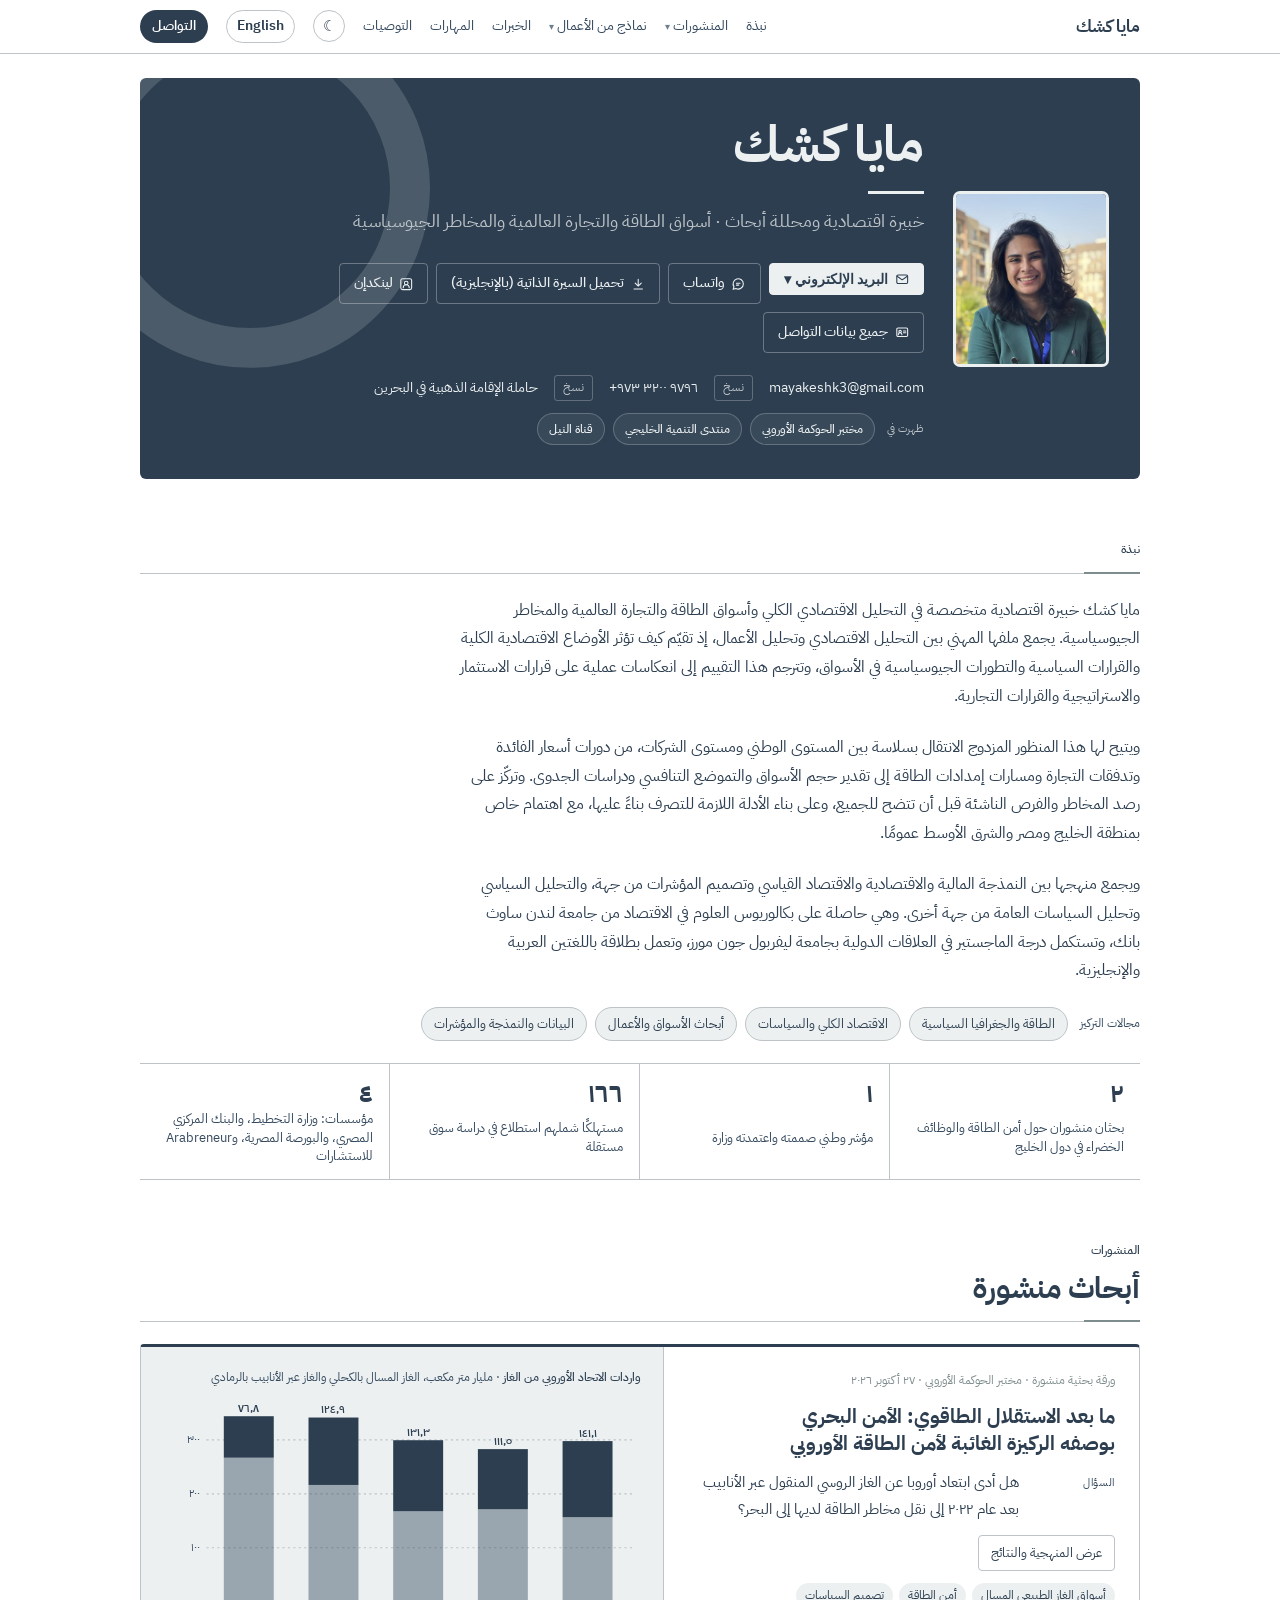
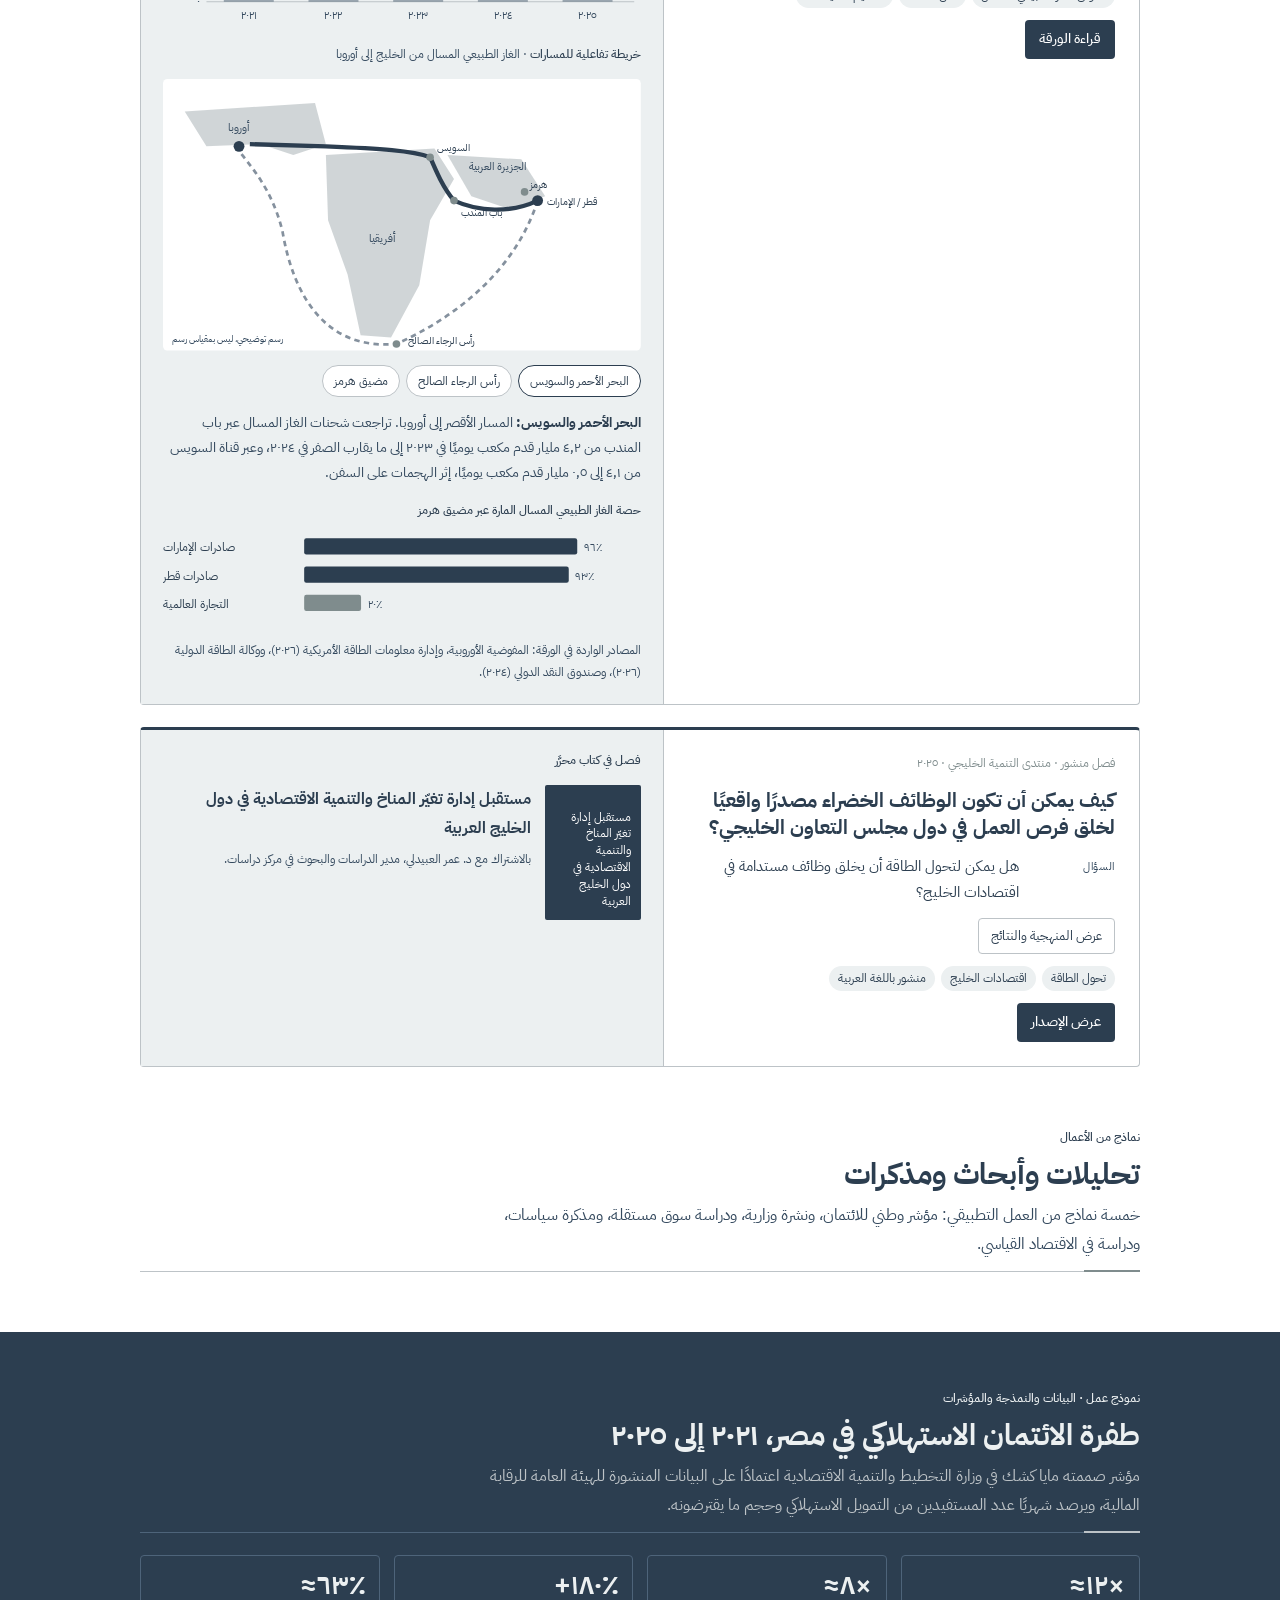
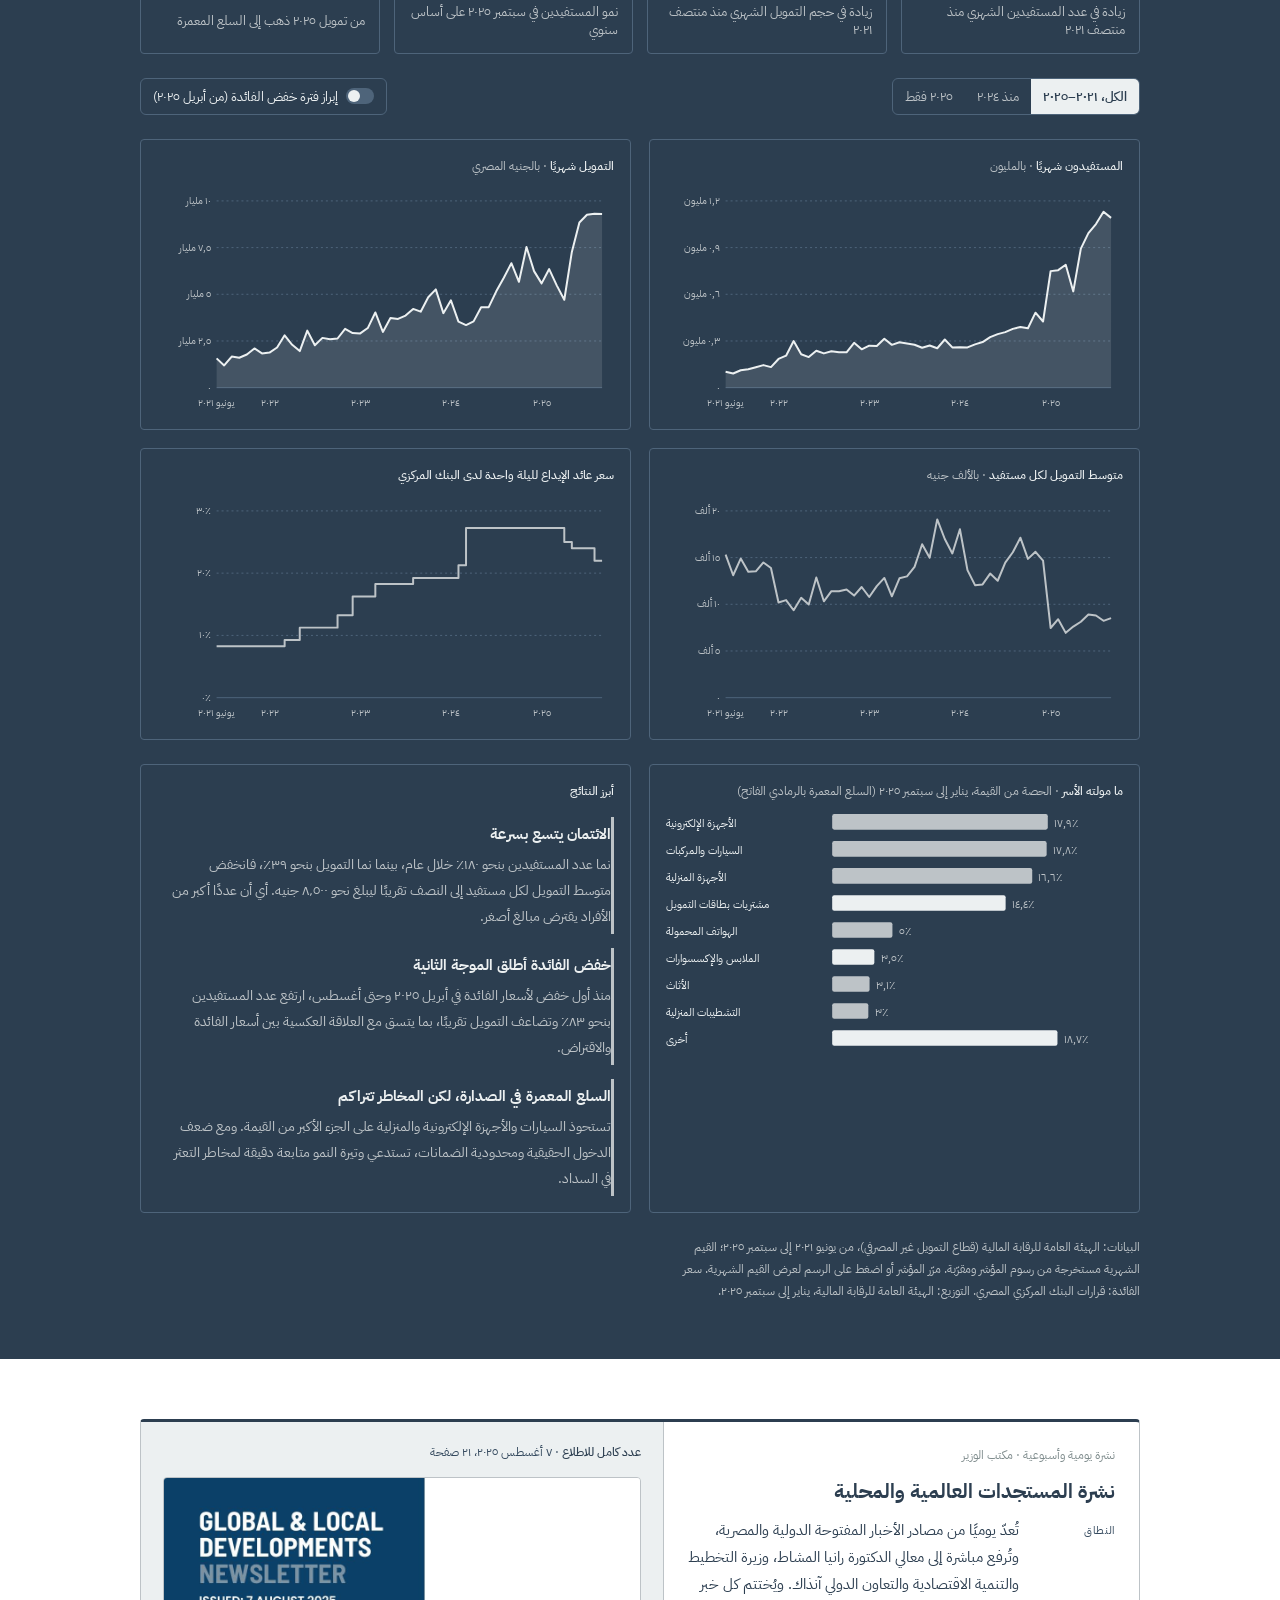
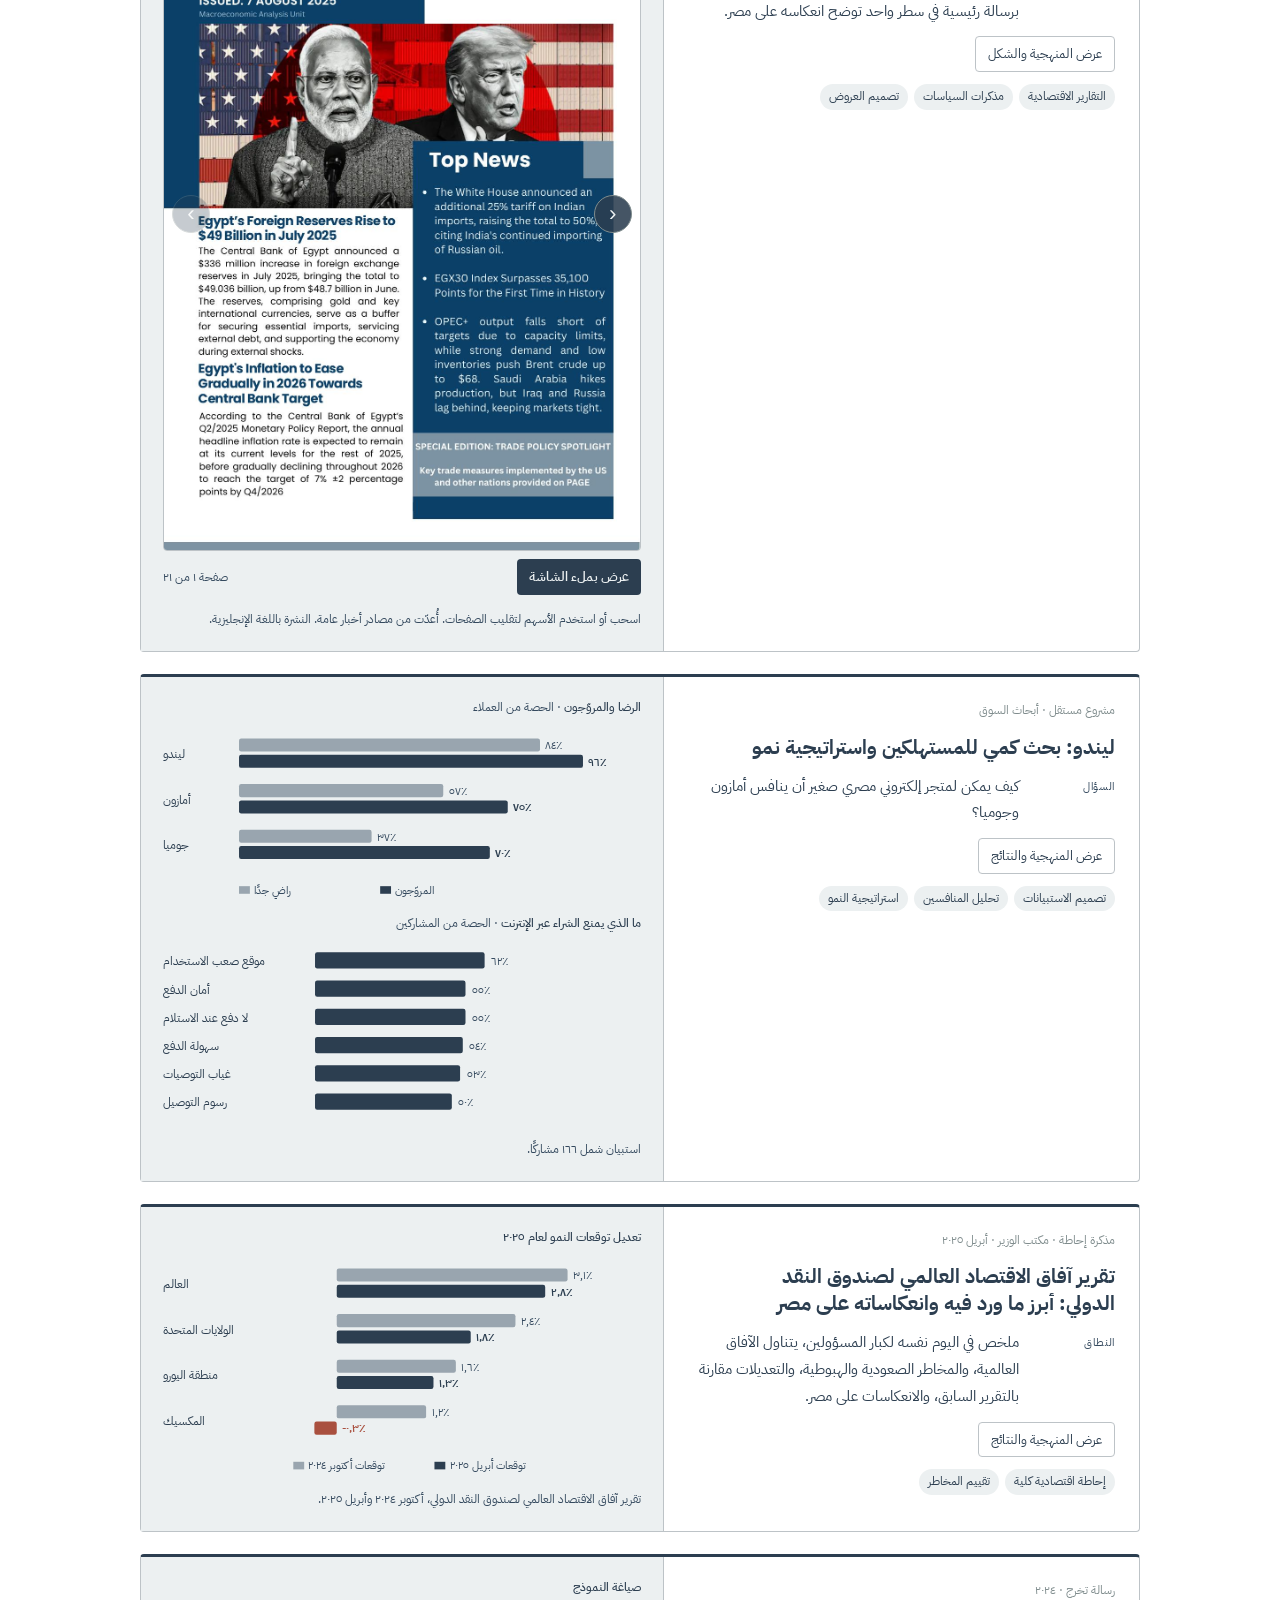
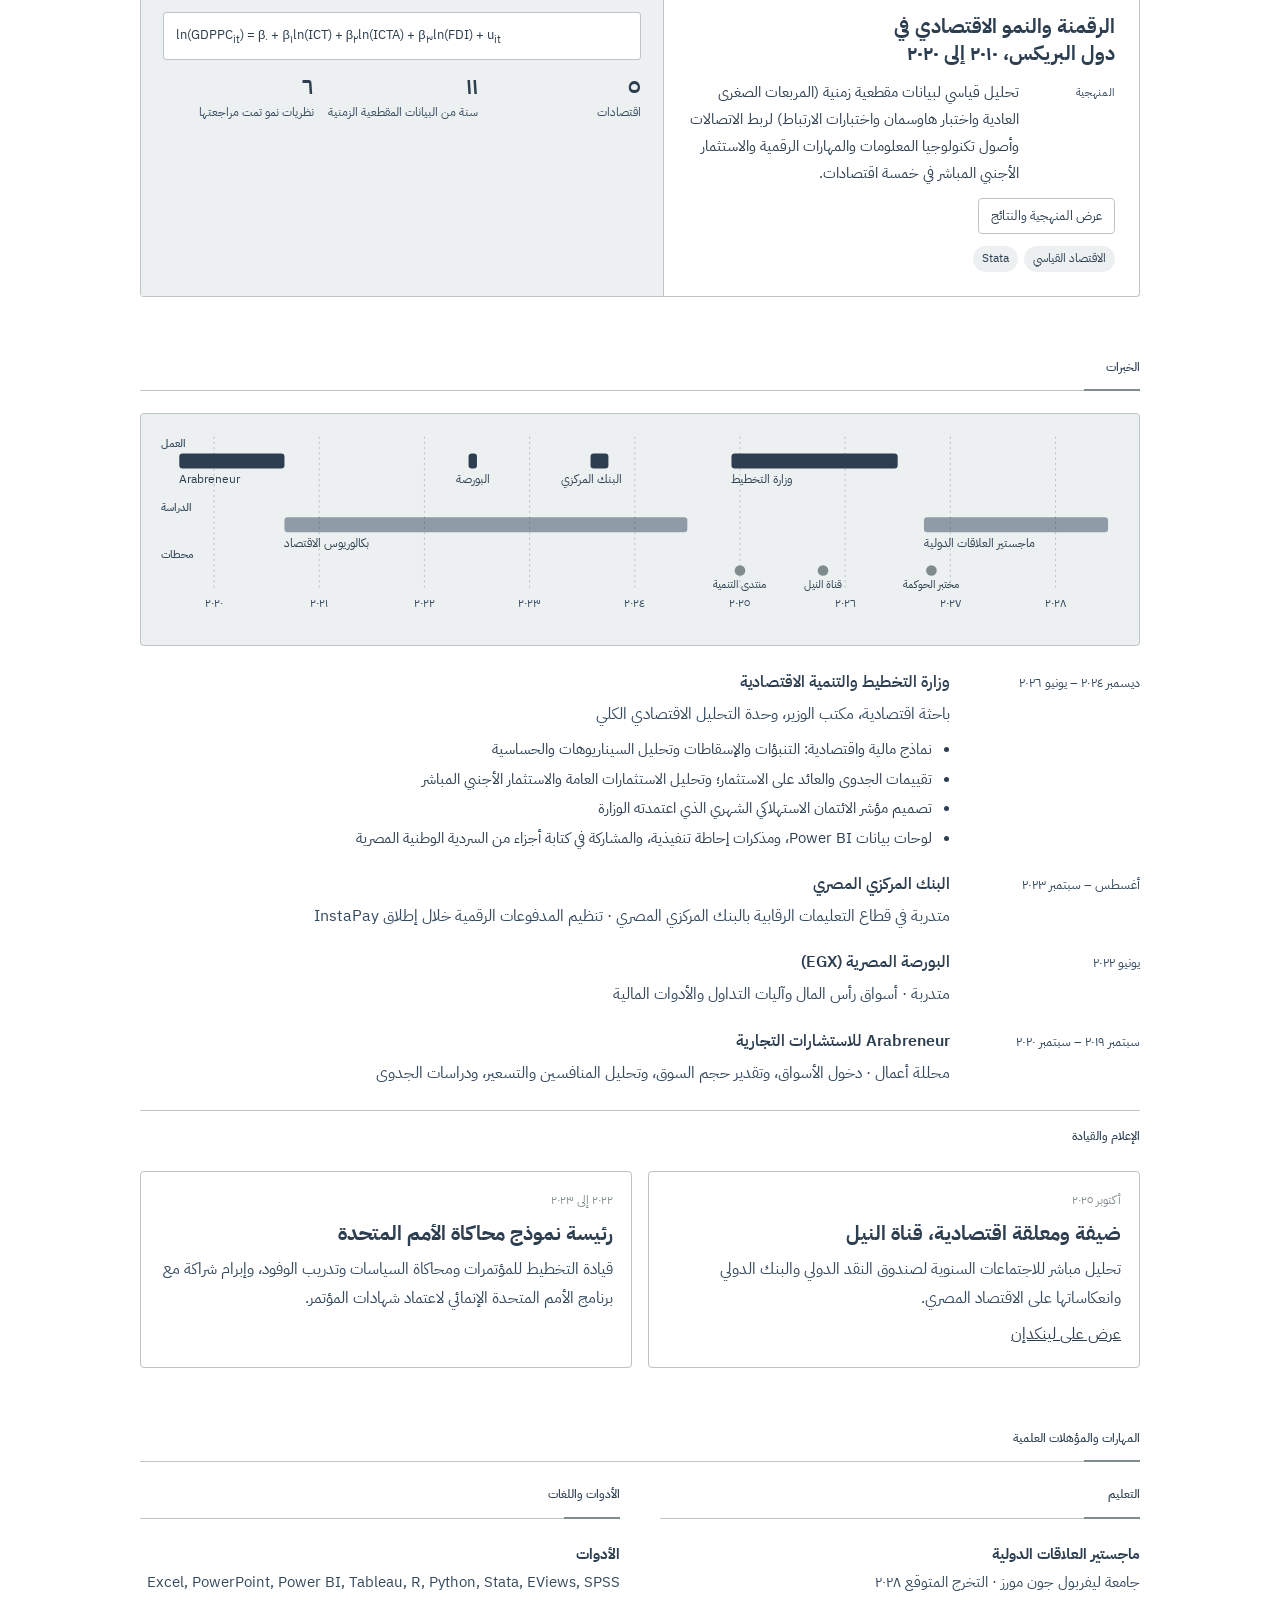
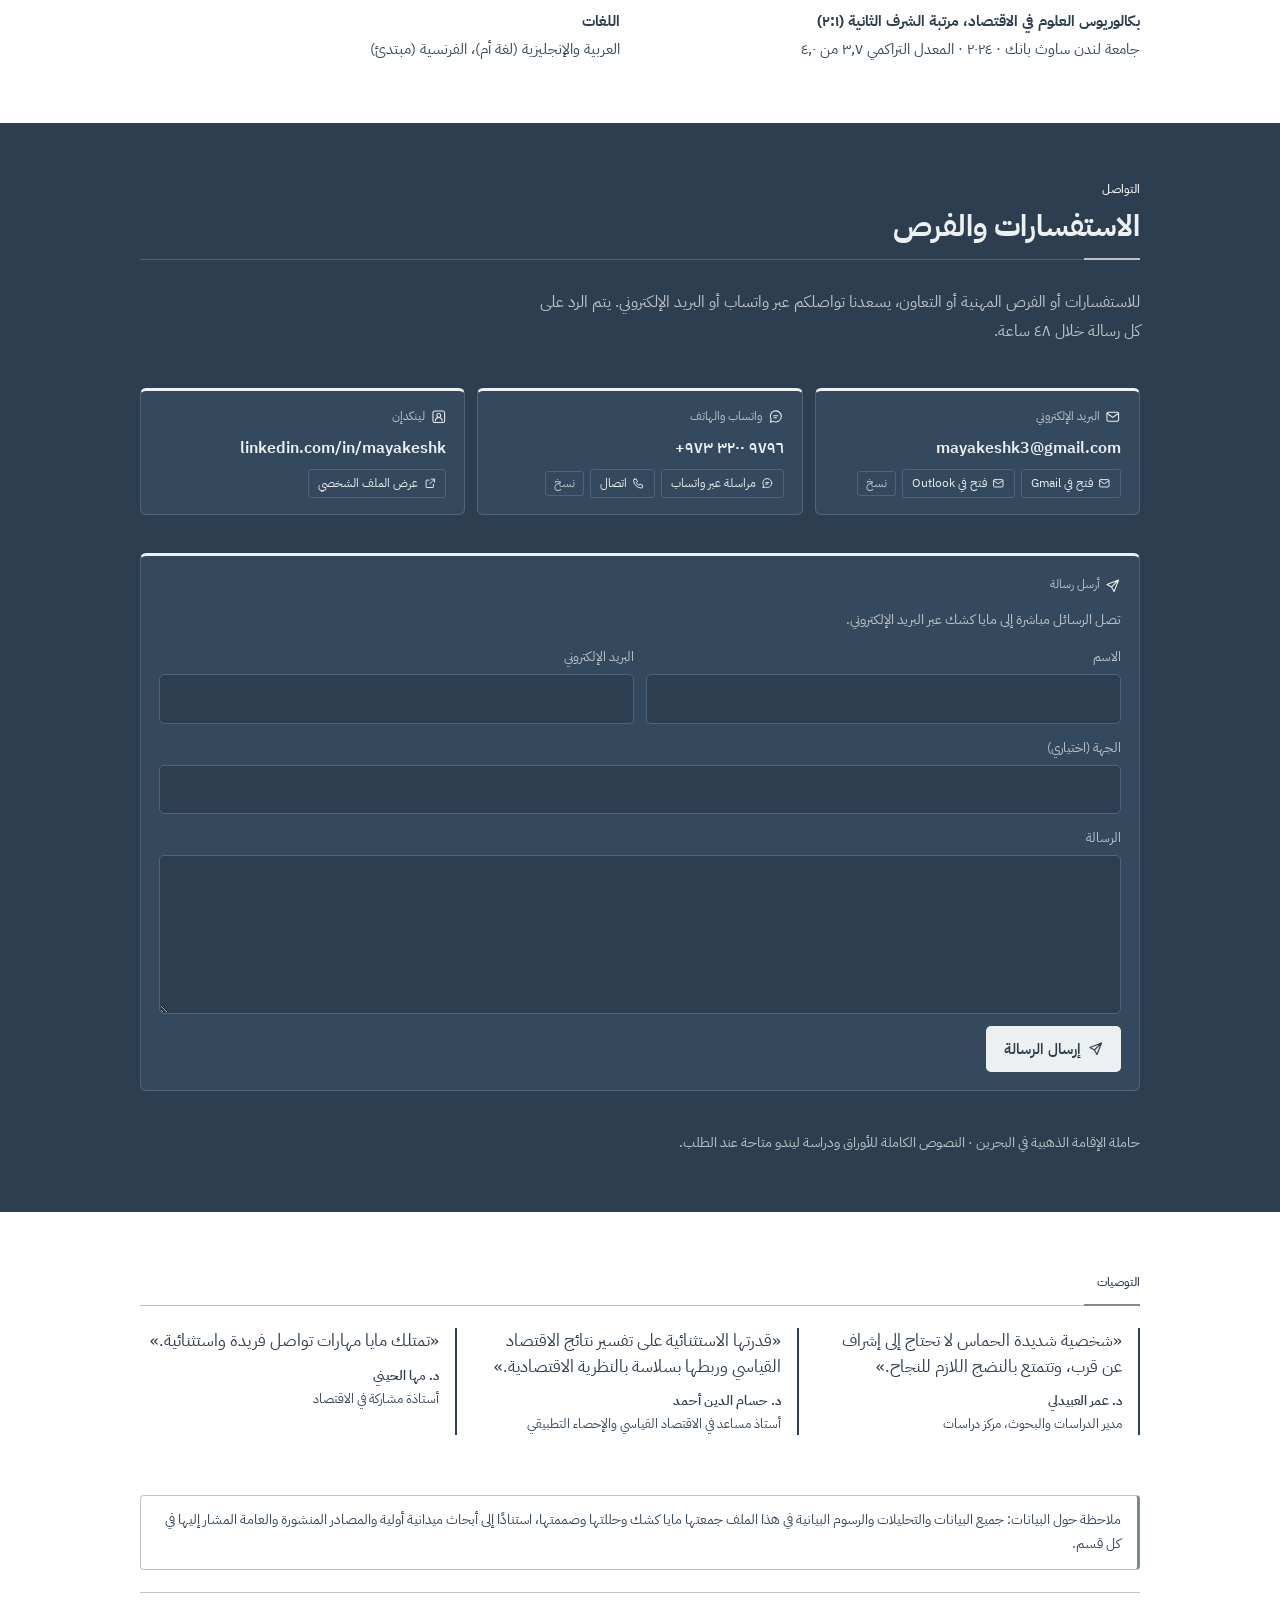
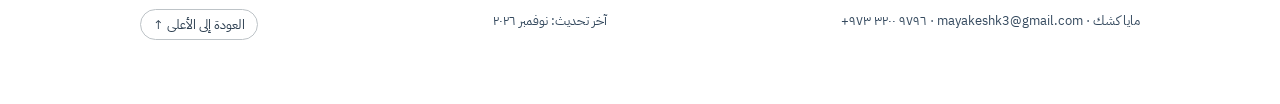
==== commit 9c354a81: "Add link preview image and last updated line; fix Arabic Central Bank sector name and French level C" ====
--- a/ar.html
+++ b/ar.html
@@ -5,6 +5,19 @@
 <meta name="viewport" content="width=device-width, initial-scale=1, viewport-fit=cover">
 <title>مايا كشك | خبيرة اقتصادية ومحللة أبحاث</title>
 <meta name="description" content="مايا كشك، خبيرة اقتصادية ومحللة أبحاث متخصصة في التحليل الاقتصادي الكلي وأسواق الطاقة والتجارة العالمية والمخاطر الجيوسياسية.">
+<meta property="og:type" content="website">
+<meta property="og:title" content="مايا كشك | خبيرة اقتصادية ومحللة أبحاث">
+<meta property="og:description" content="خبيرة اقتصادية متخصصة في التحليل الاقتصادي الكلي وأسواق الطاقة والتجارة العالمية والمخاطر الجيوسياسية.">
+<meta property="og:url" content="https://mayakeshk.github.io/ar.html">
+<meta property="og:locale" content="ar_AR">
+<meta name="twitter:card" content="summary_large_image">
+<meta property="og:url" content="https://mayakeshk.github.io/">
+<meta property="og:image" content="https://mayakeshk.github.io/preview.jpg">
+<meta property="og:image:width" content="1200">
+<meta property="og:image:height" content="630">
+<meta property="og:image:alt" content="Maya Keshk, economist and research analyst">
+<meta property="og:site_name" content="Maya Keshk">
+<meta name="twitter:image" content="https://mayakeshk.github.io/preview.jpg">
 <link rel="alternate" hreflang="en" href="index.html">
 <link rel="icon" href="data:image/svg+xml,%3Csvg xmlns='http://www.w3.org/2000/svg' viewBox='0 0 64 64'%3E%3Crect width='64' height='64' rx='12' fill='%230F1E2E'/%3E%3Ctext x='32' y='42' font-family='Georgia,serif' font-size='28' font-weight='700' fill='%234CC3C9' text-anchor='middle'%3EMK%3C/text%3E%3C/svg%3E">
 <link rel="preconnect" href="https://fonts.googleapis.com"><link rel="preconnect" href="https://fonts.gstatic.com" crossorigin>
@@ -339,6 +352,8 @@
 }
 @media (prefers-reduced-motion:reduce){.rail{transition:none}}
 
+.upd{font-size:.8rem;color:var(--muted)}
+
 /* Arabic version: right to left layout, Arabic typeface */
 :root{--display:"IBM Plex Sans Arabic","Public Sans",Tahoma,Arial,sans-serif;--body:"IBM Plex Sans Arabic","Public Sans",Tahoma,Arial,sans-serif;--mono:"IBM Plex Sans Arabic",Tahoma,Arial,sans-serif}
 body{line-height:1.8}
@@ -596,7 +611,7 @@
   <div class="xp">
     <div class="job"><span class="when">ديسمبر ٢٠٢٤ – يونيو ٢٠٢٦</span><div class="what"><span class="org">وزارة التخطيط والتنمية الاقتصادية</span><span class="muted">باحثة اقتصادية، مكتب الوزير، وحدة التحليل الاقتصادي الكلي</span>
       <ul><li>نماذج مالية واقتصادية: التنبؤات والإسقاطات وتحليل السيناريوهات والحساسية</li><li>تقييمات الجدوى والعائد على الاستثمار؛ وتحليل الاستثمارات العامة والاستثمار الأجنبي المباشر</li><li>تصميم مؤشر الائتمان الاستهلاكي الشهري الذي اعتمدته الوزارة</li><li>لوحات بيانات Power BI، ومذكرات إحاطة تنفيذية، والمشاركة في كتابة أجزاء من السردية الوطنية المصرية</li></ul></div></div>
-    <div class="job"><span class="when">أغسطس – سبتمبر ٢٠٢٣</span><div class="what"><span class="org">البنك المركزي المصري</span><span class="muted">متدربة في قطاع التنظيم · تنظيم المدفوعات الرقمية خلال إطلاق InstaPay</span></div></div>
+    <div class="job"><span class="when">أغسطس – سبتمبر ٢٠٢٣</span><div class="what"><span class="org">البنك المركزي المصري</span><span class="muted">متدربة في قطاع التعليمات الرقابية بالبنك المركزي المصري · تنظيم المدفوعات الرقمية خلال إطلاق InstaPay</span></div></div>
     <div class="job"><span class="when">يونيو ٢٠٢٢</span><div class="what"><span class="org">البورصة المصرية (EGX)</span><span class="muted">متدربة · أسواق رأس المال وآليات التداول والأدوات المالية</span></div></div>
     <div class="job"><span class="when">سبتمبر ٢٠١٩ – سبتمبر ٢٠٢٠</span><div class="what"><span class="org">Arabreneur للاستشارات التجارية</span><span class="muted">محللة أعمال · دخول الأسواق، وتقدير حجم السوق، وتحليل المنافسين والتسعير، ودراسات الجدوى</span></div></div>
   </div>
@@ -615,7 +630,7 @@
       <div><b>بكالوريوس العلوم في الاقتصاد، مرتبة الشرف الثانية (٢:١)</b><span>جامعة لندن ساوث بانك · ٢٠٢٤ · المعدل التراكمي ٣٫٧ من ٤٫٠</span></div></div></div>
     <div class="sec"><div class="sechead"><span class="eyebrow">الأدوات واللغات</span></div><div class="list">
       <div><b>الأدوات</b><span>Excel, PowerPoint, Power BI, Tableau, R, Python, Stata, EViews, SPSS</span></div>
-      <div><b>اللغات</b><span>العربية والإنجليزية (لغة أم)، الفرنسية (أساسي)</span></div></div></div>
+      <div><b>اللغات</b><span>العربية والإنجليزية (لغة أم)، الفرنسية (مبتدئ)</span></div></div></div>
   </div>
 </section>
 
@@ -650,7 +665,7 @@
 
 <section class="sec">
   <p class="note">ملاحظة حول البيانات: جميع البيانات والتحليلات والرسوم البيانية في هذا الملف جمعتها مايا كشك وحللتها وصممتها، استنادًا إلى أبحاث ميدانية أولية والمصادر المنشورة والعامة المشار إليها في كل قسم.</p>
-  <div class="foot"><span>مايا كشك · mayakeshk3@gmail.com · <bdi class="ltr" dir="ltr">‎+٩٧٣‎ ‎٣٢٠٠‎ ‎٩٧٩٦‎</bdi></span><button type="button" class="totop" onclick="var r=matchMedia('(prefers-reduced-motion: reduce)').matches;window.scrollTo({top:0,behavior:r?'auto':'smooth'});">العودة إلى الأعلى ↑</button></div>
+  <div class="foot"><span>مايا كشك · mayakeshk3@gmail.com · <bdi class="ltr" dir="ltr">‎+٩٧٣‎ ‎٣٢٠٠‎ ‎٩٧٩٦‎</bdi></span><span class="upd">آخر تحديث: نوفمبر ٢٠٢٦</span><button type="button" class="totop" onclick="var r=matchMedia('(prefers-reduced-motion: reduce)').matches;window.scrollTo({top:0,behavior:r?'auto':'smooth'});">العودة إلى الأعلى ↑</button></div>
 </section>
 </div>
 
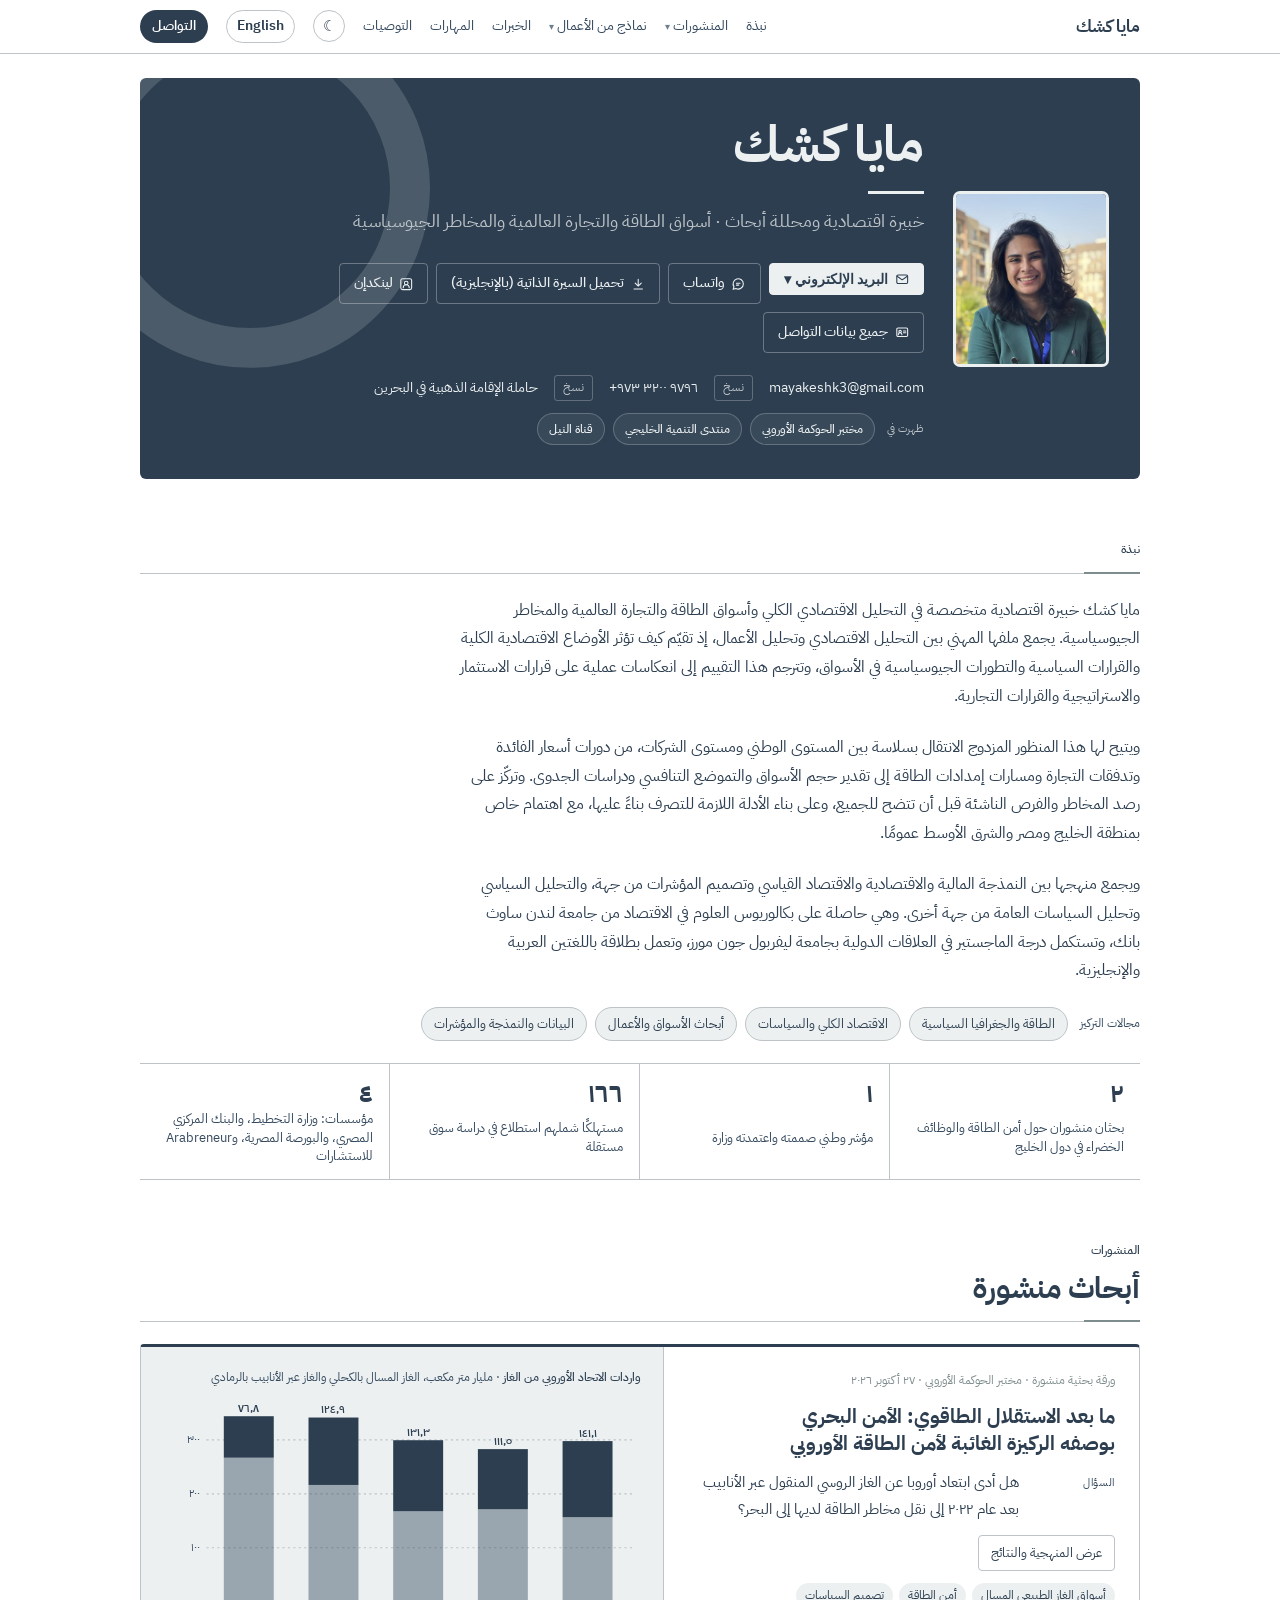
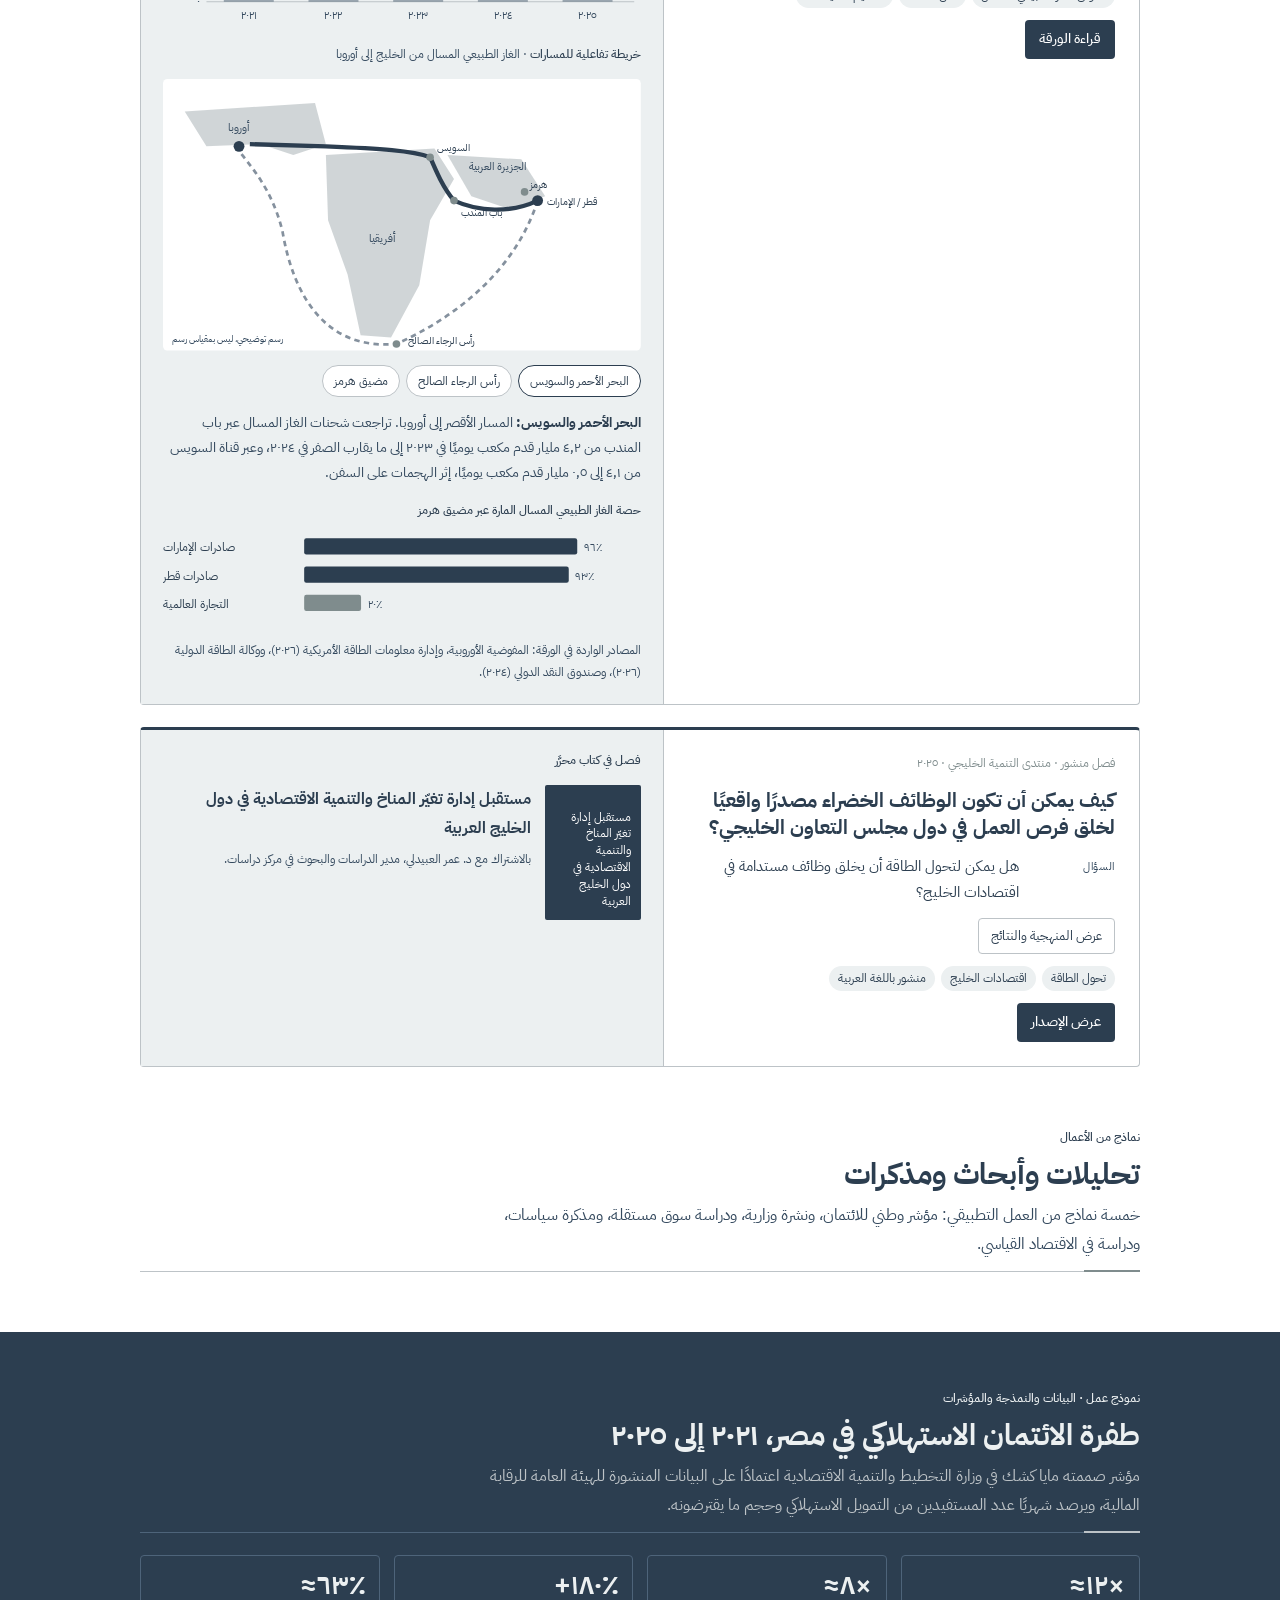
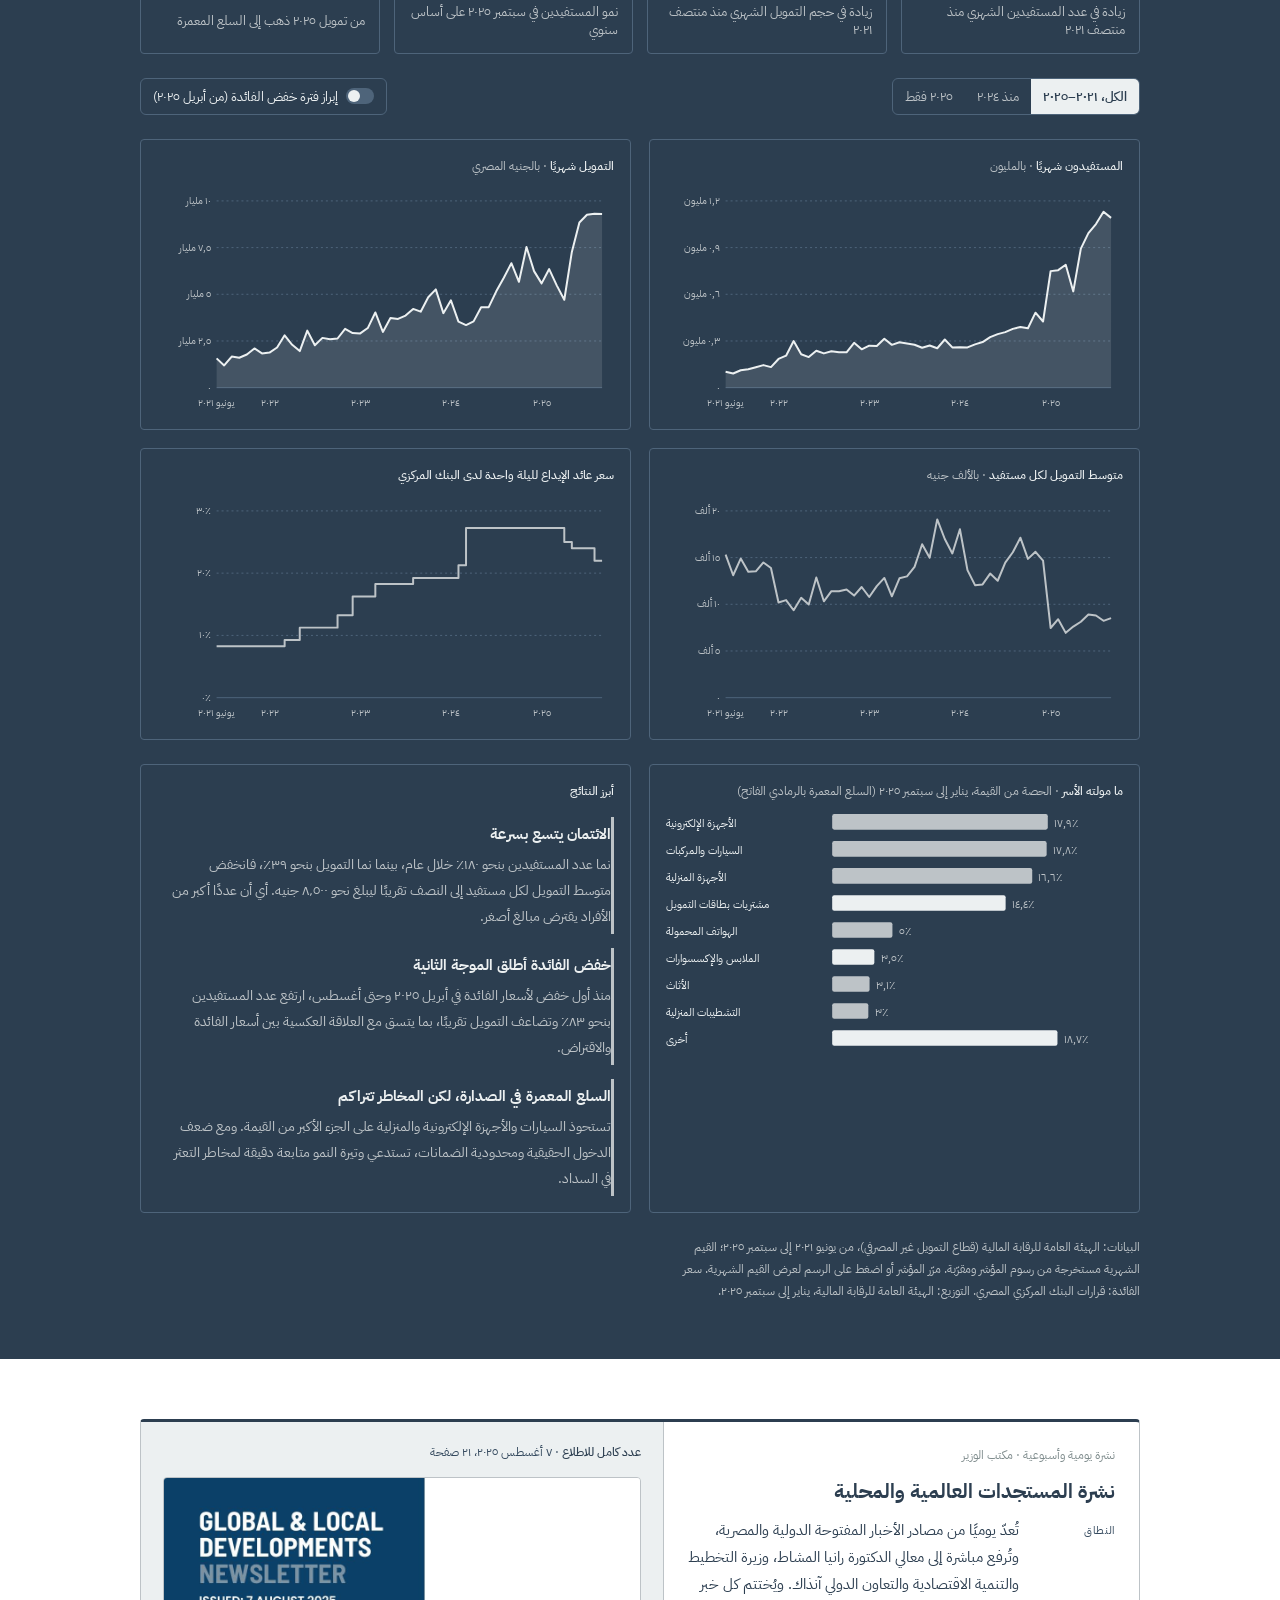
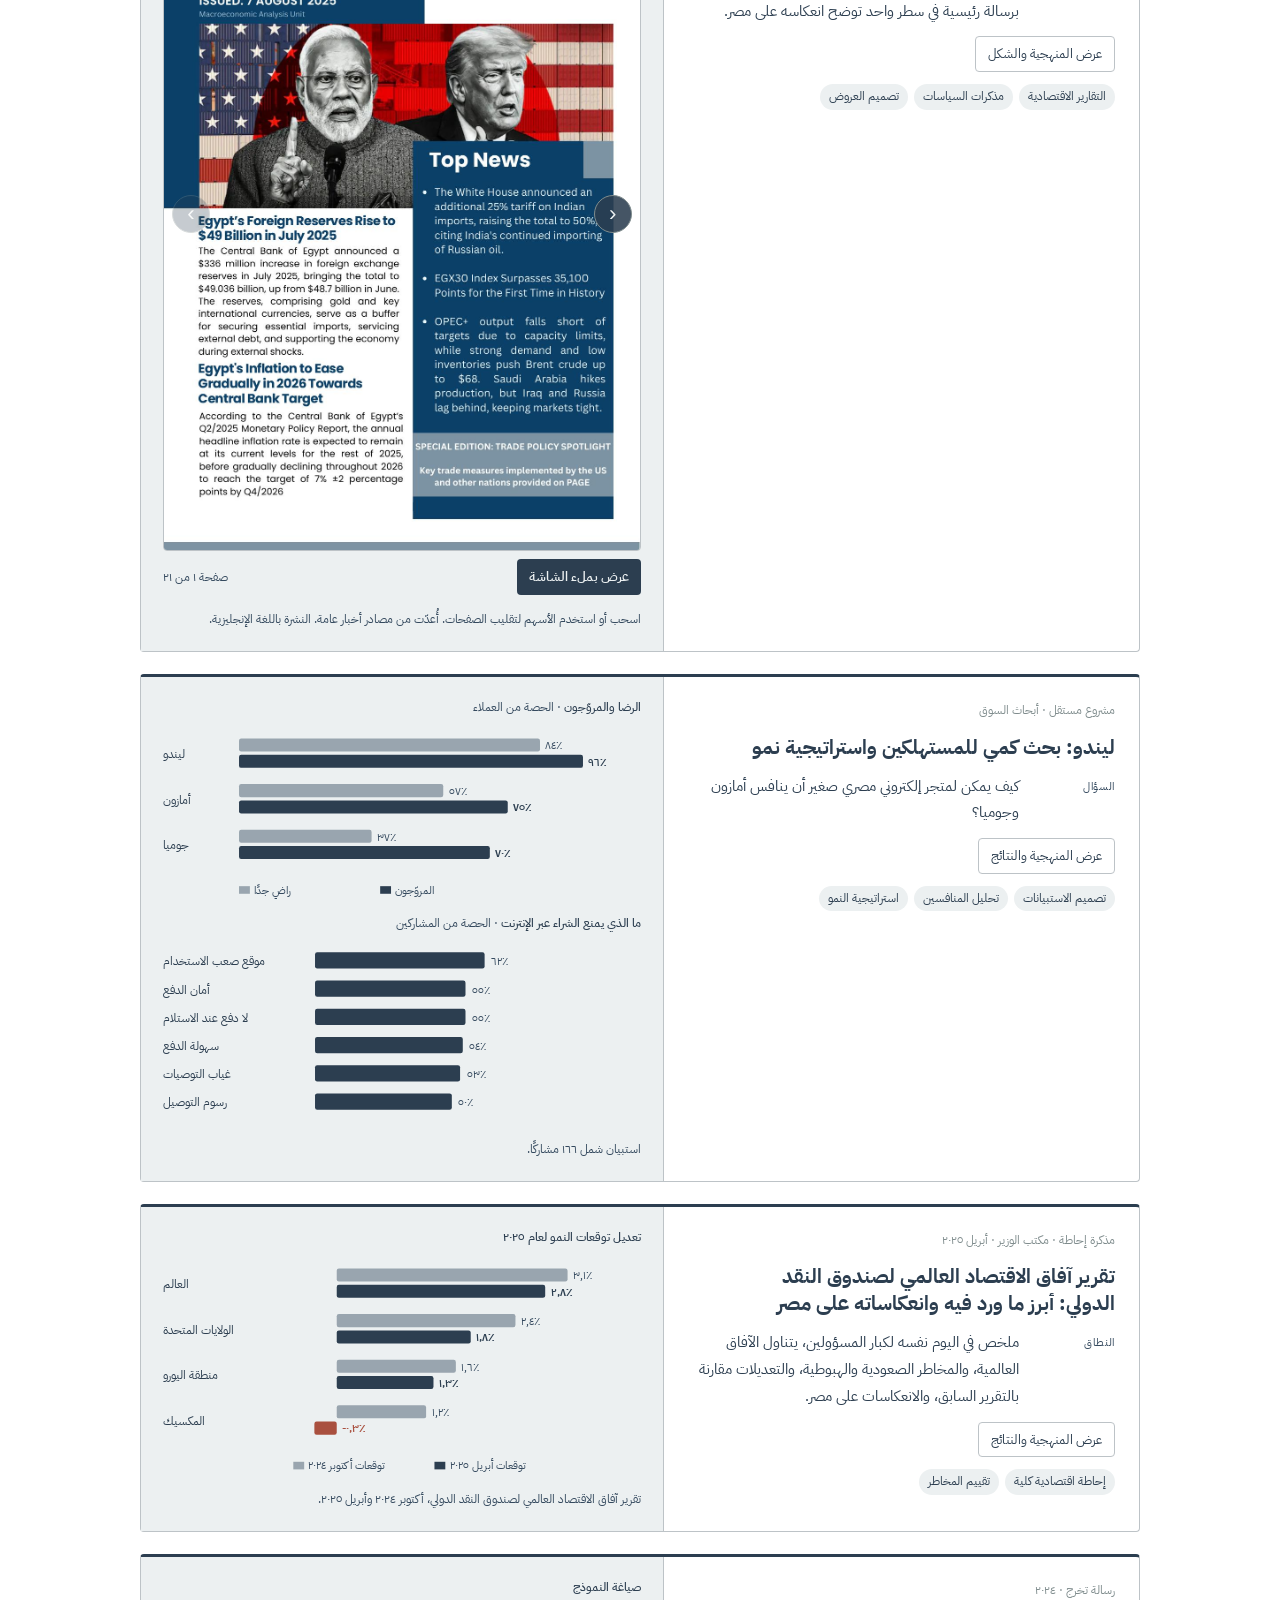
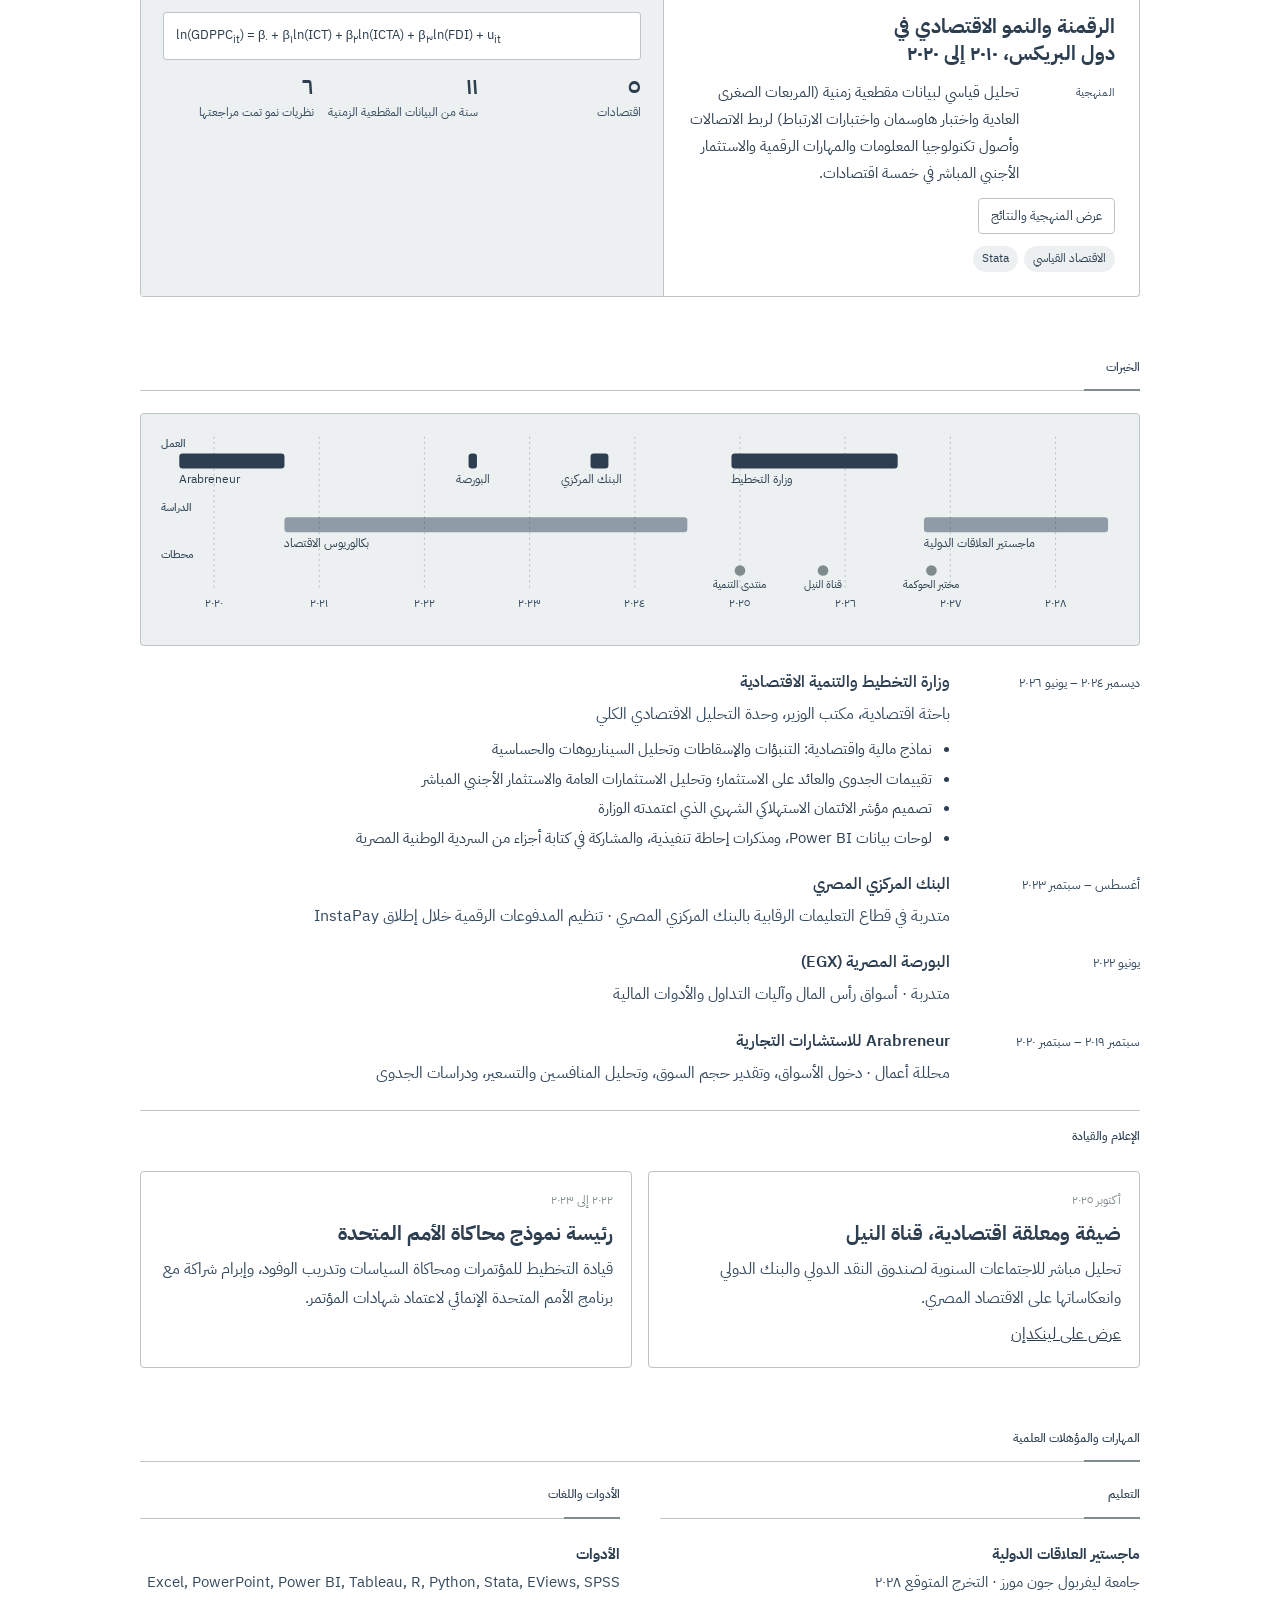
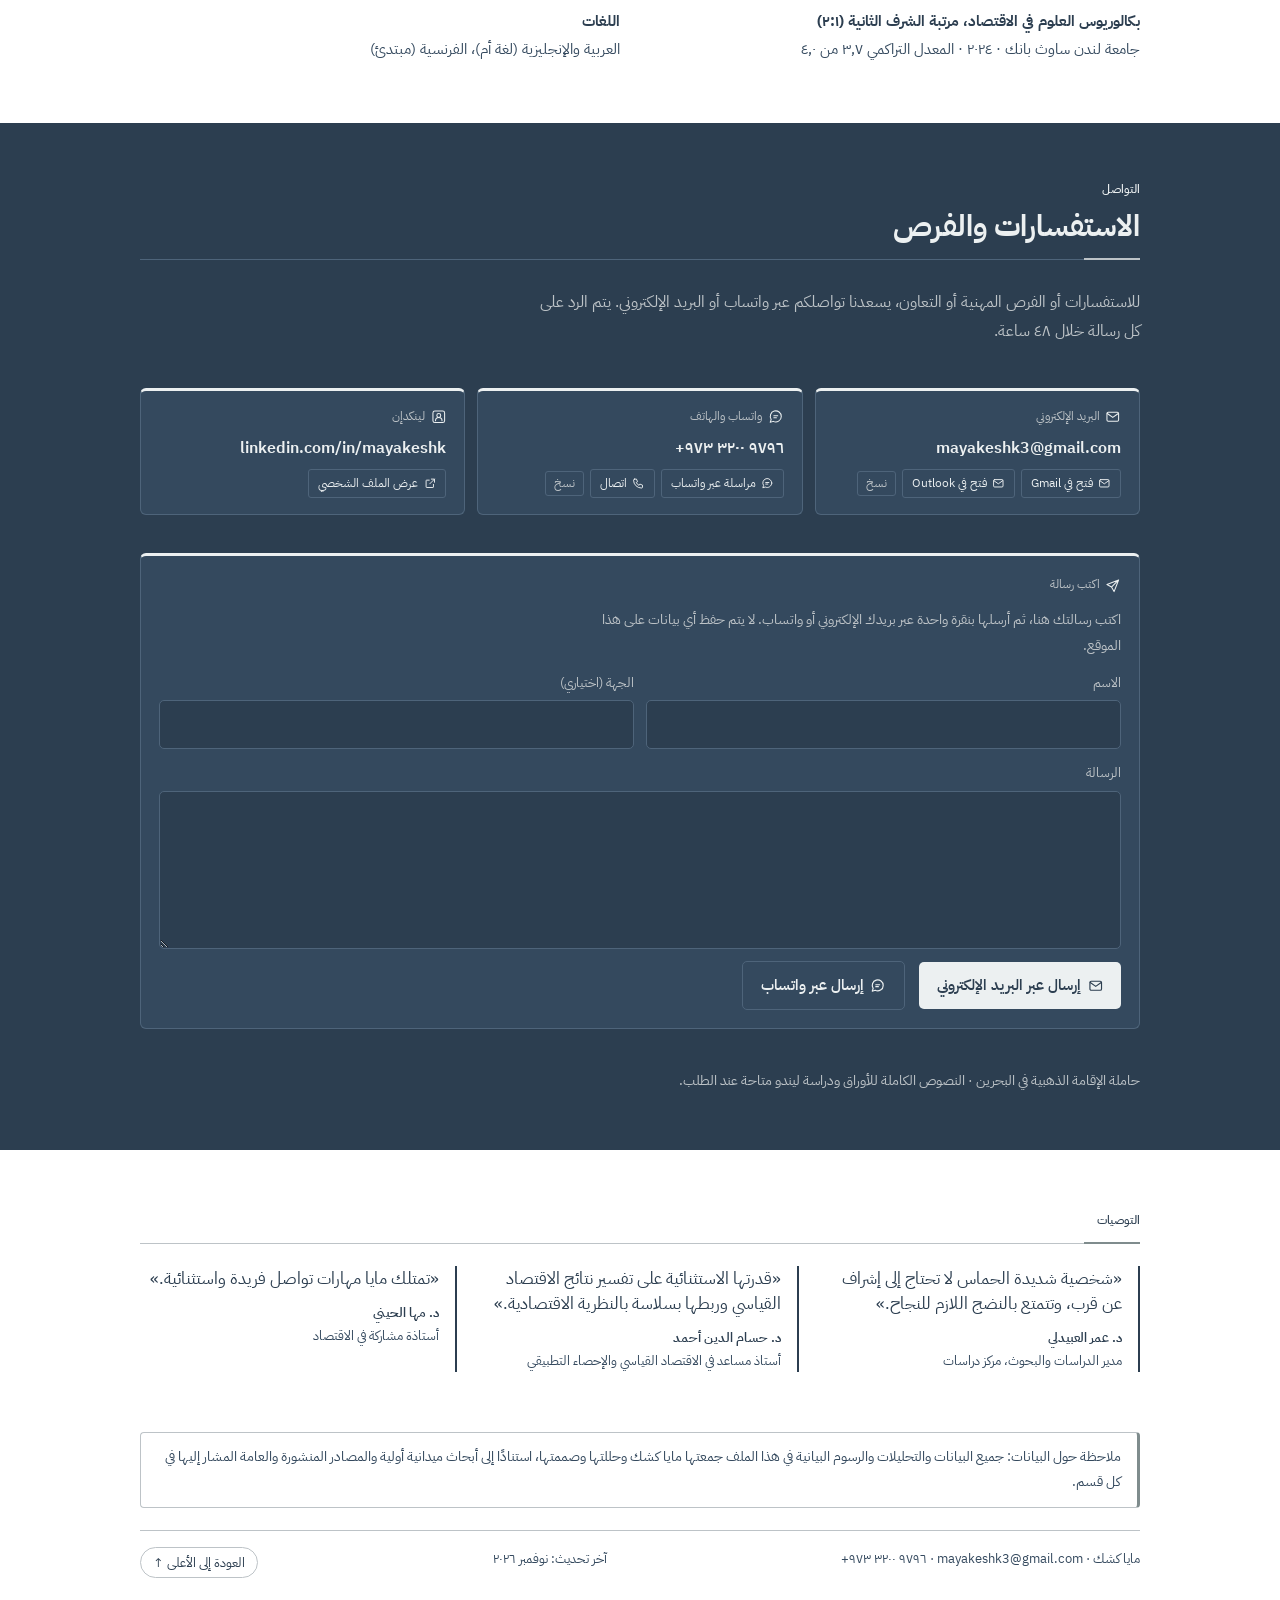
==== commit a12cb791: "Replace contact form with one-click email/WhatsApp message; hide floating Top button at page end and" ====
--- a/ar.html
+++ b/ar.html
@@ -332,7 +332,9 @@
 .cform .hp{position:absolute!important;width:1px!important;height:1px!important;padding:0!important;border:0!important;overflow:hidden;clip-path:inset(50%);opacity:0;pointer-events:none}
 .cfrow{display:flex;align-items:center;gap:14px;flex-wrap:wrap}
 .sendb{font:inherit;font-weight:600;font-size:.92rem;background:var(--teal);color:var(--bg);border:0;border-radius:5px;padding:10px 18px;cursor:pointer}
-.sendb:hover{opacity:.92}.sendb:disabled{opacity:.6;cursor:default}
+.sendb:hover{opacity:.92}
+.sendb.alt{background:transparent;color:var(--ink);border:1px solid var(--line)}
+.sendb.alt:hover{border-color:var(--ink)}.sendb:disabled{opacity:.6;cursor:default}
 .cfst{font-size:.88rem;color:var(--muted)}
 .cfst.ok{color:var(--ink);font-weight:600}
 
@@ -643,12 +645,10 @@
     <div class="ccard"><span class="clbl"><svg class="ic" aria-hidden="true"><use href="#i-profile"/></svg>لينكدإن</span><a class="cval" href="https://www.linkedin.com/in/mayakeshk" target="_blank" rel="noopener">linkedin.com/in/mayakeshk</a><div class="cbtns"><a class="mini" href="https://www.linkedin.com/in/mayakeshk" target="_blank" rel="noopener"><svg class="ic" aria-hidden="true"><use href="#i-open"/></svg>عرض الملف الشخصي</a></div></div>
   </div>
   <form class="cform" id="cform" novalidate>
-    <div class="cfh"><span class="clbl"><svg class="ic" aria-hidden="true"><use href="#i-send"/></svg>أرسل رسالة</span><p>تصل الرسائل مباشرة إلى مايا كشك عبر البريد الإلكتروني.</p></div>
-    <div class="row2"><label>الاسم<input name="name" required autocomplete="name"></label><label>البريد الإلكتروني<input name="email" type="email" required autocomplete="email" dir="ltr"></label></div>
-    <label>الجهة (اختياري)<input name="organisation" autocomplete="organization"></label>
+    <div class="cfh"><span class="clbl"><svg class="ic" aria-hidden="true"><use href="#i-send"/></svg>اكتب رسالة</span><p>اكتب رسالتك هنا، ثم أرسلها بنقرة واحدة عبر بريدك الإلكتروني أو واتساب. لا يتم حفظ أي بيانات على هذا الموقع.</p></div>
+    <div class="row2"><label>الاسم<input name="name" required autocomplete="name"></label><label>الجهة (اختياري)<input name="organisation" autocomplete="organization"></label></div>
     <label>الرسالة<textarea name="message" rows="5" required></textarea></label>
-    <input type="text" name="_honey" class="hp" tabindex="-1" autocomplete="off" aria-hidden="true">
-    <div class="cfrow"><button type="submit" class="sendb"><svg class="ic" aria-hidden="true"><use href="#i-send"/></svg>إرسال الرسالة</button><span class="cfst" role="status" aria-live="polite"></span></div>
+    <div class="cfrow"><button type="submit" class="sendb" data-via="email"><svg class="ic" aria-hidden="true"><use href="#i-mail"/></svg>إرسال عبر البريد الإلكتروني</button><button type="submit" class="sendb alt" data-via="wa"><svg class="ic" aria-hidden="true"><use href="#i-chat"/></svg>إرسال عبر واتساب</button><span class="cfst" role="status" aria-live="polite"></span></div>
   </form>
   <div class="toast" id="toast" role="status" aria-live="polite"></div>
   <p class="cfoot">حاملة الإقامة الذهبية في البحرين · النصوص الكاملة للأوراق ودراسة ليندو متاحة عند الطلب.</p>
@@ -788,7 +788,9 @@
 <button type="button" class="fab" id="fab" aria-label="العودة إلى أعلى الصفحة">↑ الأعلى</button>
 <script>
 (function(){var f=document.getElementById('fab');
-function u(){f.classList.toggle('on',window.scrollY>600)}
+var ft=document.querySelector('.foot'),atEnd=false;
+if(ft&&'IntersectionObserver' in window){new IntersectionObserver(function(e){atEnd=e[0].isIntersecting;u()}).observe(ft)}
+function u(){f.classList.toggle('on',window.scrollY>600&&!atEnd)}
 window.addEventListener('scroll',u,{passive:true});u();
 f.addEventListener('click',function(){var r=matchMedia('(prefers-reduced-motion: reduce)').matches;window.scrollTo({top:0,behavior:r?'auto':'smooth'})});})();
 </script>
@@ -850,29 +852,29 @@
 </script>
 <script>
 (function(){
-var f=document.getElementById('cform');if(!f)return;var ar=document.documentElement.lang==='ar';
-var st=f.querySelector('.cfst'),btn=f.querySelector('.sendb');
-var T=ar?{req:'يرجى ملء الحقول المطلوبة.',mail:'يرجى إدخال بريد إلكتروني صحيح.',sending:'جارٍ الإرسال…',ok:'شكرًا لكم. تم إرسال الرسالة، وسيتم الرد خلال ٤٨ ساعة.',err:'تعذّر إرسال الرسالة. يرجى التواصل عبر mayakeshk3@gmail.com'}
- :{req:'Please fill in the required fields.',mail:'Please enter a valid email address.',sending:'Sending…',ok:'Thank you. Your message has been sent, and a reply will follow within 48 hours.',err:'The message could not be sent. Please email mayakeshk3@gmail.com directly.'};
-function say(t,ok){st.textContent=t;st.classList.toggle('ok',!!ok)}
+var f=document.getElementById('cform');if(!f)return;var ar=document.documentElement.lang==='ar',st=f.querySelector('.cfst'),via='email';
+var T=ar?{req:'يرجى كتابة الاسم والرسالة.',ok:'تم فتح البريد الإلكتروني أو واتساب والرسالة جاهزة. اضغط إرسال هناك.',hi:'مرحبًا مايا،',subj:'استفسار عبر الموقع: '}
+ :{req:'Please add your name and a message.',ok:'Your email or WhatsApp has opened with the message ready. Press send there.',hi:'Hello Maya,',subj:'Enquiry via portfolio: '};
+f.querySelectorAll('.sendb').forEach(function(b){b.addEventListener('click',function(){via=b.getAttribute('data-via')})});
 f.addEventListener('submit',function(e){e.preventDefault();
- var n=f.name.value.trim(),em=f.email.value.trim(),m=f.message.value.trim(),bad=false;
- [[f.name,n],[f.email,em],[f.message,m]].forEach(function(x){x[0].setAttribute('aria-invalid',x[1]?'false':'true');if(!x[1])bad=true});
- if(bad){say(T.req);return}
- if(!/^[^\s@]+@[^\s@]+\.[^\s@]+$/.test(em)){f.email.setAttribute('aria-invalid','true');say(T.mail);return}
- if(f._honey.value){say(T.ok,true);f.reset();return}
- btn.disabled=true;say(T.sending);
- fetch('https://formsubmit.co/ajax/mayakeshk3@gmail.com',{method:'POST',headers:{'Content-Type':'application/json','Accept':'application/json'},
-  body:JSON.stringify({name:n,email:em,organisation:f.organisation.value.trim(),message:m,_subject:'Portfolio message from '+n,_template:'table',_replyto:em,_captcha:'false'})})
- .then(function(r){return r.json()}).then(function(d){if(String(d.success)==='true'){say(T.ok,true);f.reset()}else say(T.err)})
- .catch(function(){say(T.err)}).then(function(){btn.disabled=false});
+ var n=f.name.value.trim(),o=f.organisation.value.trim(),m=f.message.value.trim();
+ f.name.setAttribute('aria-invalid',n?'false':'true');f.message.setAttribute('aria-invalid',m?'false':'true');
+ if(!n||!m){st.textContent=T.req;st.classList.remove('ok');return}
+ var body=T.hi+'\n\n'+m+'\n\n'+n+(o?' · '+o:''),url;
+ if(via==='wa'){url='https://wa.me/97332009796?text='+encodeURIComponent(body)}
+ else if(matchMedia('(hover: hover) and (pointer: fine)').matches){url='https://mail.google.com/mail/?view=cm&fs=1&to=mayakeshk3@gmail.com&su='+encodeURIComponent(T.subj+n)+'&body='+encodeURIComponent(body)}
+ else{url='mailto:mayakeshk3@gmail.com?subject='+encodeURIComponent(T.subj+n)+'&body='+encodeURIComponent(body)}
+ if(url.indexOf('mailto:')===0)location.href=url;else window.open(url,'_blank','noopener');
+ st.textContent=T.ok;st.classList.add('ok');
 });
 })();
 </script>
 <script>
 (function(){
 var r=document.getElementById('rail');if(!r)return;var h=document.querySelector('header.hero');
-function u(){var lim=h?h.getBoundingClientRect().bottom:300;r.classList.toggle('on',lim<0)}
+var cs=document.getElementById('contact'),inC=false;
+if(cs&&'IntersectionObserver' in window){new IntersectionObserver(function(e){inC=e[0].isIntersecting;u()},{threshold:.15}).observe(cs)}
+function u(){var lim=h?h.getBoundingClientRect().bottom:300;r.classList.toggle('on',lim<0&&!inC)}
 window.addEventListener('scroll',u,{passive:true});window.addEventListener('resize',u);u();
 var m=document.getElementById('rmail');
 if(matchMedia('(hover: hover) and (pointer: fine)').matches){m.href=m.getAttribute('data-gmail');m.target='_blank';m.rel='noopener'}
